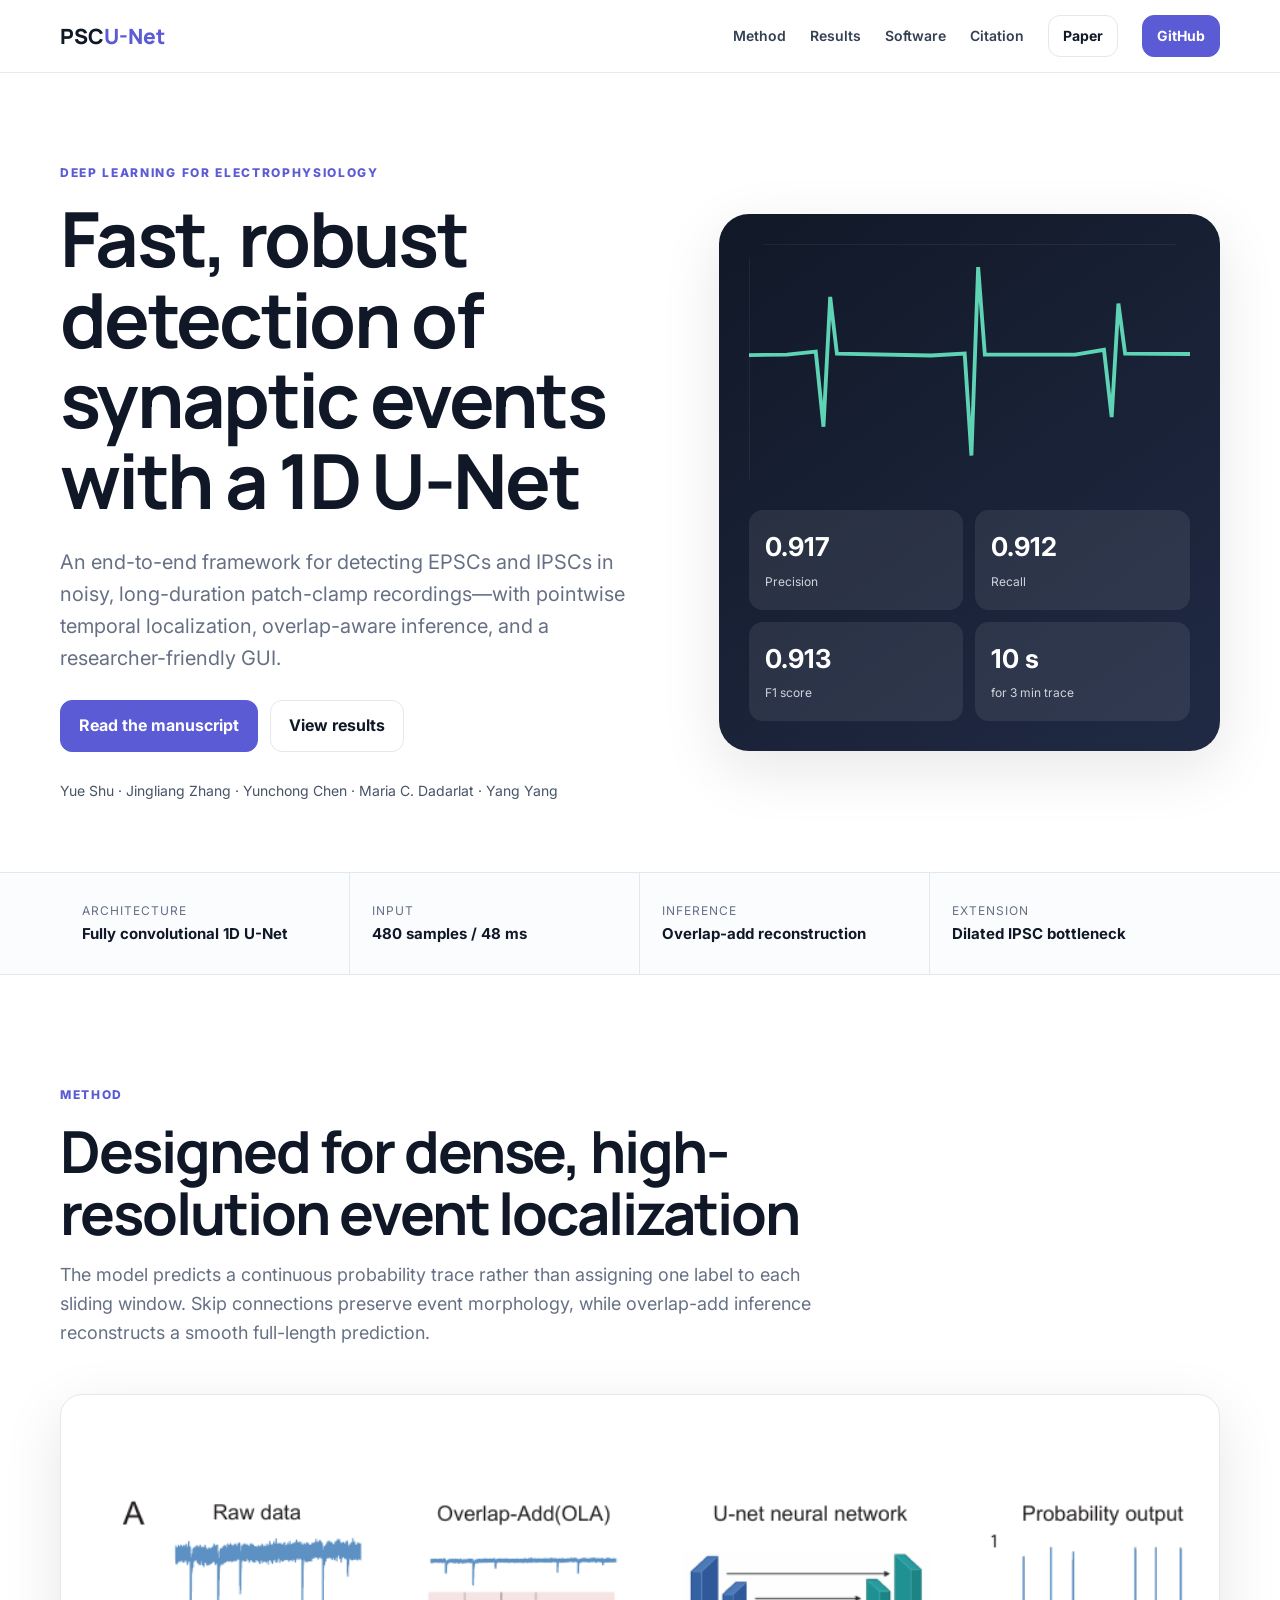
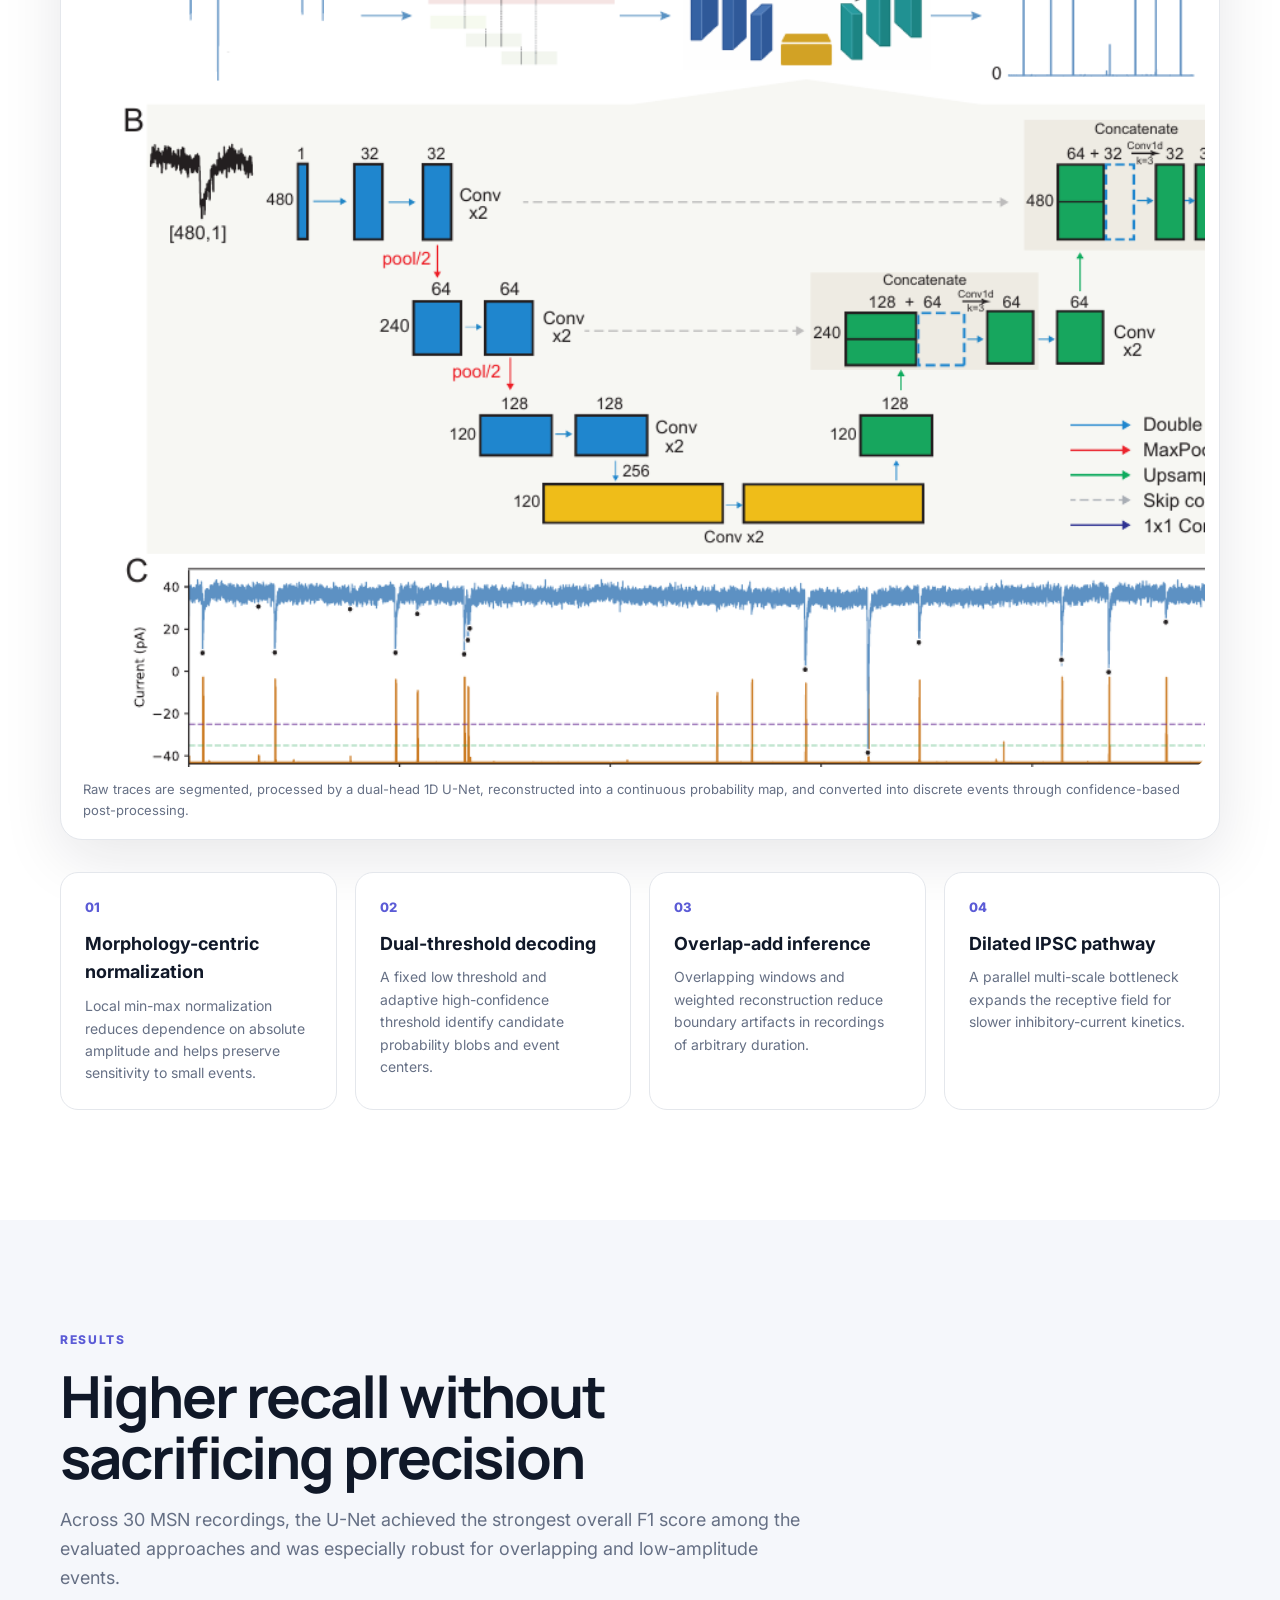
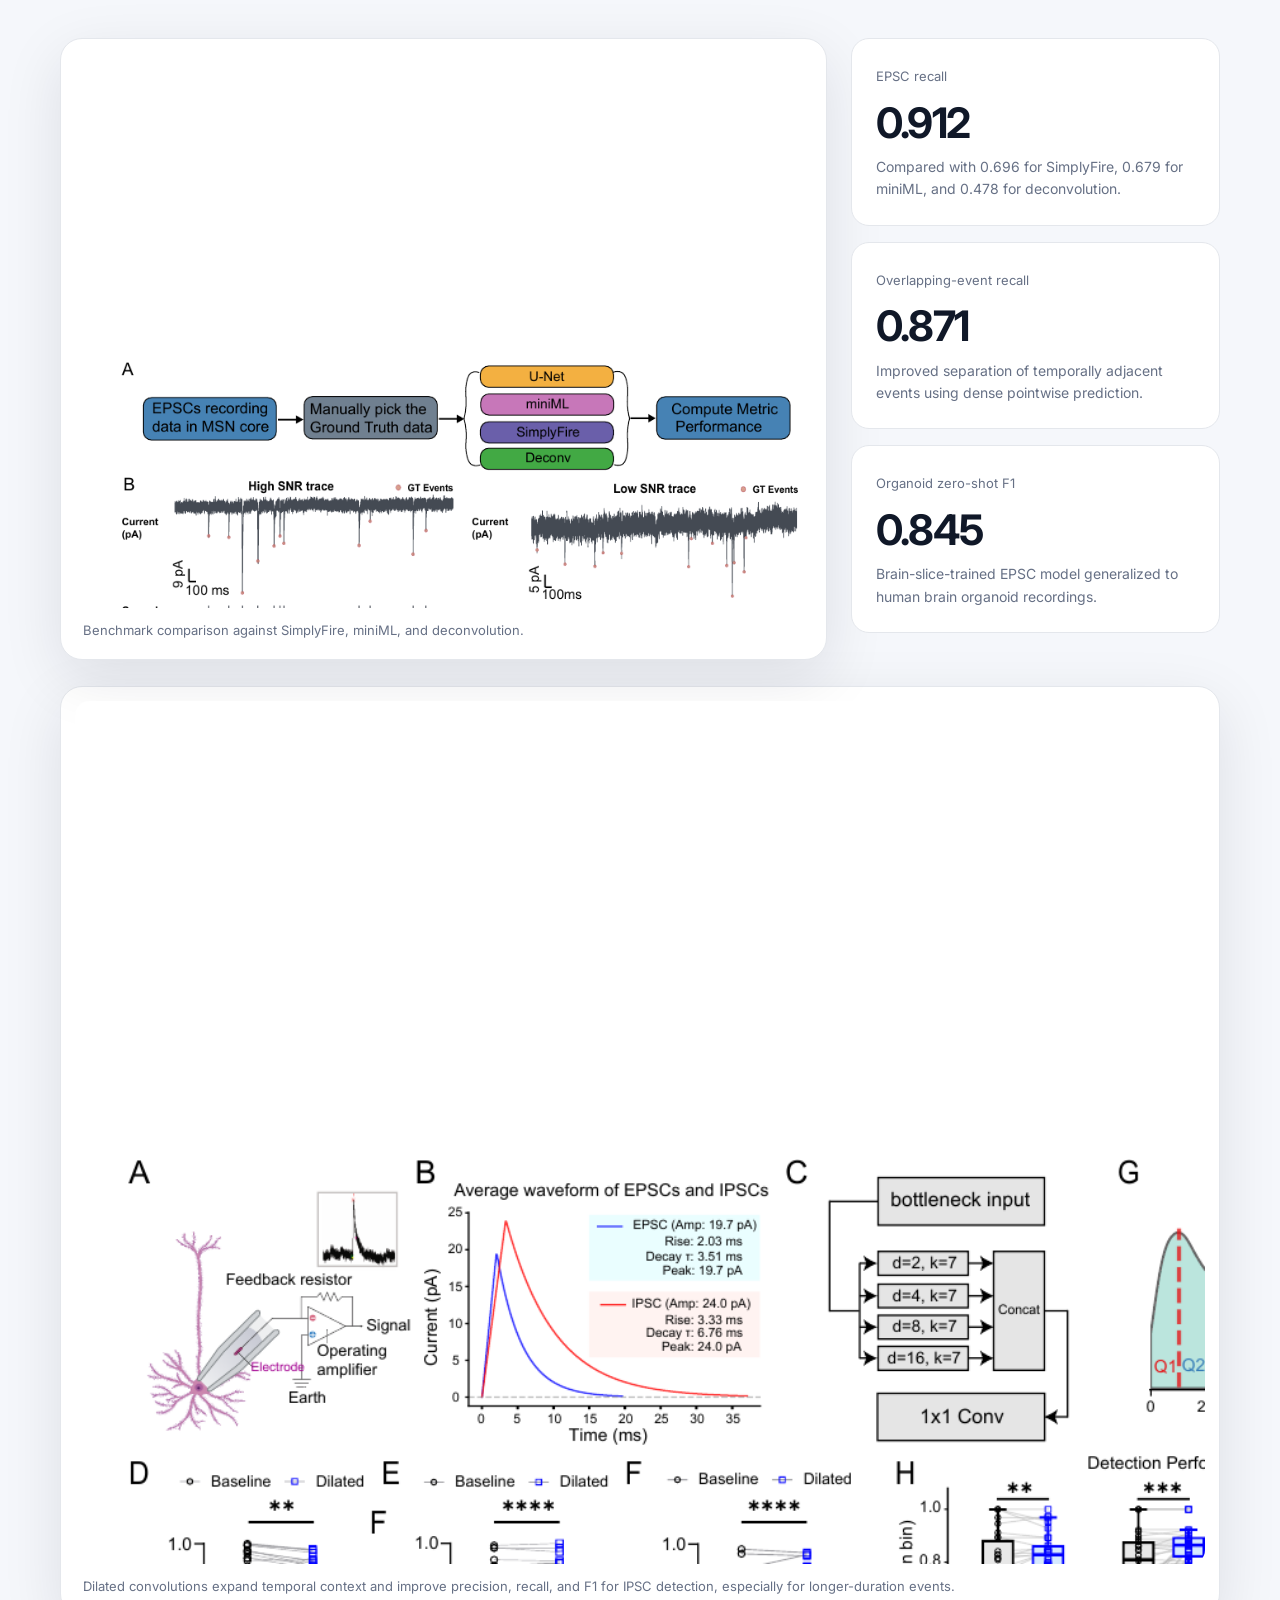
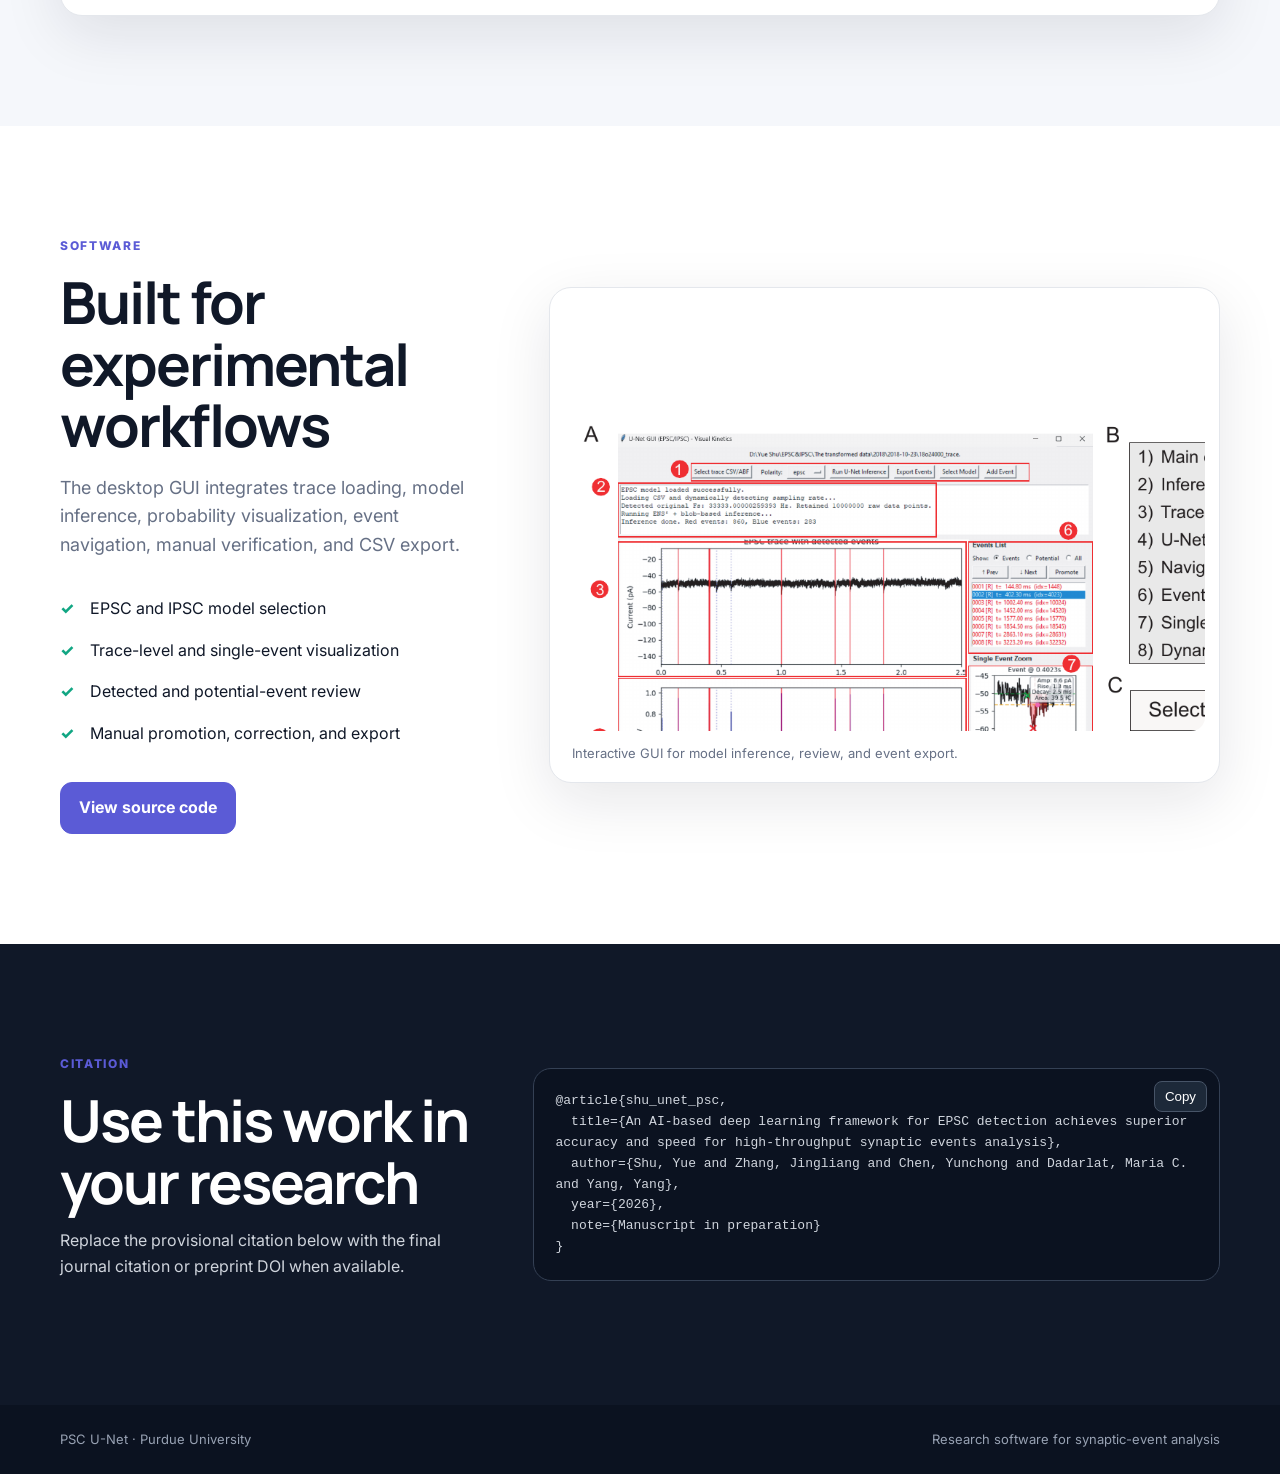
==== docs/index.html @ d166bdbf "Add files via upload" ====
<!doctype html>
<html lang="en">
<head>
  <meta charset="utf-8" />
  <meta name="viewport" content="width=device-width, initial-scale=1" />
  <meta name="description" content="A fully convolutional 1D U-Net framework for automated EPSC and IPSC event detection." />
  <title>U-Net Synaptic Event Detection</title>
  <link rel="preconnect" href="https://fonts.googleapis.com">
  <link rel="preconnect" href="https://fonts.gstatic.com" crossorigin>
  <link href="https://fonts.googleapis.com/css2?family=Inter:wght@400;500;600;700;800&family=Manrope:wght@700;800&display=swap" rel="stylesheet">
  <link rel="stylesheet" href="styles.css" />
</head>
<body>
  <header class="nav-wrap">
    <nav class="nav container">
      <a class="brand" href="#top">PSC<span>U-Net</span></a>
      <button class="menu" aria-label="Toggle navigation" aria-expanded="false">☰</button>
      <div class="nav-links">
        <a href="#method">Method</a>
        <a href="#results">Results</a>
        <a href="#software">Software</a>
        <a href="#citation">Citation</a>
        <a class="button small secondary" href="assets/manuscript.pdf">Paper</a>
        <a class="button small" href="#" data-repo-link>GitHub</a>
      </div>
    </nav>
  </header>

  <main id="top">
    <section class="hero container">
      <div class="hero-copy">
        <div class="eyebrow">Deep learning for electrophysiology</div>
        <h1>Fast, robust detection of synaptic events with a 1D U-Net</h1>
        <p class="lead">An end-to-end framework for detecting EPSCs and IPSCs in noisy, long-duration patch-clamp recordings—with pointwise temporal localization, overlap-aware inference, and a researcher-friendly GUI.</p>
        <div class="hero-actions">
          <a class="button" href="assets/manuscript.pdf">Read the manuscript</a>
          <a class="button secondary" href="#results">View results</a>
        </div>
        <div class="authors">Yue Shu · Jingliang Zhang · Yunchong Chen · Maria C. Dadarlat · Yang Yang</div>
      </div>
      <div class="hero-card">
        <div class="signal" aria-hidden="true"></div>
        <div class="metric-grid">
          <div><strong>0.917</strong><span>Precision</span></div>
          <div><strong>0.912</strong><span>Recall</span></div>
          <div><strong>0.913</strong><span>F1 score</span></div>
          <div><strong>10 s</strong><span>for 3 min trace</span></div>
        </div>
      </div>
    </section>

    <section class="strip">
      <div class="container strip-grid">
        <div><span>Architecture</span><strong>Fully convolutional 1D U-Net</strong></div>
        <div><span>Input</span><strong>480 samples / 48 ms</strong></div>
        <div><span>Inference</span><strong>Overlap-add reconstruction</strong></div>
        <div><span>Extension</span><strong>Dilated IPSC bottleneck</strong></div>
      </div>
    </section>

    <section id="method" class="section container">
      <div class="section-head">
        <div class="eyebrow">Method</div>
        <h2>Designed for dense, high-resolution event localization</h2>
        <p>The model predicts a continuous probability trace rather than assigning one label to each sliding window. Skip connections preserve event morphology, while overlap-add inference reconstructs a smooth full-length prediction.</p>
      </div>
      <figure class="figure-card">
        <img src="assets/architecture.png" alt="U-Net architecture and inference workflow" />
        <figcaption>Raw traces are segmented, processed by a dual-head 1D U-Net, reconstructed into a continuous probability map, and converted into discrete events through confidence-based post-processing.</figcaption>
      </figure>
      <div class="feature-grid">
        <article><div class="number">01</div><h3>Morphology-centric normalization</h3><p>Local min-max normalization reduces dependence on absolute amplitude and helps preserve sensitivity to small events.</p></article>
        <article><div class="number">02</div><h3>Dual-threshold decoding</h3><p>A fixed low threshold and adaptive high-confidence threshold identify candidate probability blobs and event centers.</p></article>
        <article><div class="number">03</div><h3>Overlap-add inference</h3><p>Overlapping windows and weighted reconstruction reduce boundary artifacts in recordings of arbitrary duration.</p></article>
        <article><div class="number">04</div><h3>Dilated IPSC pathway</h3><p>A parallel multi-scale bottleneck expands the receptive field for slower inhibitory-current kinetics.</p></article>
      </div>
    </section>

    <section id="results" class="section soft">
      <div class="container">
        <div class="section-head">
          <div class="eyebrow">Results</div>
          <h2>Higher recall without sacrificing precision</h2>
          <p>Across 30 MSN recordings, the U-Net achieved the strongest overall F1 score among the evaluated approaches and was especially robust for overlapping and low-amplitude events.</p>
        </div>
        <div class="results-grid">
          <figure class="figure-card"><img src="assets/benchmark.png" alt="Benchmark comparison against SimplyFire, miniML, and deconvolution" /><figcaption>Benchmark comparison against SimplyFire, miniML, and deconvolution.</figcaption></figure>
          <div class="result-cards">
            <article><span>EPSC recall</span><strong>0.912</strong><p>Compared with 0.696 for SimplyFire, 0.679 for miniML, and 0.478 for deconvolution.</p></article>
            <article><span>Overlapping-event recall</span><strong>0.871</strong><p>Improved separation of temporally adjacent events using dense pointwise prediction.</p></article>
            <article><span>Organoid zero-shot F1</span><strong>0.845</strong><p>Brain-slice-trained EPSC model generalized to human brain organoid recordings.</p></article>
          </div>
        </div>
        <figure class="figure-card wide-gap"><img src="assets/dilated.png" alt="Dilated convolution results for IPSC detection" /><figcaption>Dilated convolutions expand temporal context and improve precision, recall, and F1 for IPSC detection, especially for longer-duration events.</figcaption></figure>
      </div>
    </section>

    <section id="software" class="section container">
      <div class="two-col">
        <div>
          <div class="eyebrow">Software</div>
          <h2>Built for experimental workflows</h2>
          <p>The desktop GUI integrates trace loading, model inference, probability visualization, event navigation, manual verification, and CSV export.</p>
          <ul class="checklist">
            <li>EPSC and IPSC model selection</li>
            <li>Trace-level and single-event visualization</li>
            <li>Detected and potential-event review</li>
            <li>Manual promotion, correction, and export</li>
          </ul>
          <a class="button" href="#" data-repo-link>View source code</a>
        </div>
        <figure class="figure-card"><img src="assets/gui.png" alt="Interactive GUI for synaptic event detection" /><figcaption>Interactive GUI for model inference, review, and event export.</figcaption></figure>
      </div>
    </section>

    <section id="citation" class="section dark">
      <div class="container citation-grid">
        <div><div class="eyebrow">Citation</div><h2>Use this work in your research</h2><p>Replace the provisional citation below with the final journal citation or preprint DOI when available.</p></div>
        <div class="code-card">
          <button id="copy-citation">Copy</button>
          <pre><code>@article{shu_unet_psc,
  title={An AI-based deep learning framework for EPSC detection achieves superior accuracy and speed for high-throughput synaptic events analysis},
  author={Shu, Yue and Zhang, Jingliang and Chen, Yunchong and Dadarlat, Maria C. and Yang, Yang},
  year={2026},
  note={Manuscript in preparation}
}</code></pre>
        </div>
      </div>
    </section>
  </main>

  <footer>
    <div class="container footer-row"><span>PSC U-Net · Purdue University</span><span>Research software for synaptic-event analysis</span></div>
  </footer>
  <script src="script.js"></script>
</body>
</html>
---- docs/styles.css ----
:root{--ink:#101828;--muted:#667085;--line:#e4e7ec;--paper:#fff;--soft:#f5f7fb;--brand:#5b5bd6;--brand2:#11a683;--dark:#101828;--radius:22px;--shadow:0 18px 60px rgba(16,24,40,.10)}*{box-sizing:border-box}html{scroll-behavior:smooth}body{margin:0;font-family:Inter,system-ui,sans-serif;color:var(--ink);background:var(--paper);line-height:1.6}.container{width:min(1160px,calc(100% - 40px));margin:auto}.nav-wrap{position:sticky;top:0;z-index:20;background:rgba(255,255,255,.88);backdrop-filter:blur(14px);border-bottom:1px solid rgba(228,231,236,.8)}.nav{height:72px;display:flex;align-items:center;justify-content:space-between}.brand{font:800 21px Manrope,sans-serif;color:var(--ink);text-decoration:none}.brand span{color:var(--brand)}.nav-links{display:flex;gap:24px;align-items:center}.nav-links>a:not(.button){text-decoration:none;color:#344054;font-weight:600;font-size:14px}.button{display:inline-flex;align-items:center;justify-content:center;padding:12px 18px;border-radius:12px;background:var(--brand);color:white;text-decoration:none;font-weight:700;border:1px solid var(--brand);transition:.2s}.button:hover{transform:translateY(-1px);box-shadow:0 8px 24px rgba(91,91,214,.25)}.button.secondary{background:white;color:var(--ink);border-color:var(--line)}.button.small{padding:9px 14px;font-size:14px}.menu{display:none;border:0;background:none;font-size:26px}.hero{min-height:690px;display:grid;grid-template-columns:1.08fr .92fr;gap:70px;align-items:center;padding:90px 0 70px}.eyebrow{text-transform:uppercase;letter-spacing:.14em;font-size:12px;font-weight:800;color:var(--brand);margin-bottom:16px}.hero h1,.section h2{font-family:Manrope,sans-serif;letter-spacing:-.035em;line-height:1.06;margin:0}.hero h1{font-size:clamp(46px,6vw,76px)}.lead{font-size:20px;color:var(--muted);max-width:720px;margin:26px 0}.hero-actions{display:flex;gap:12px;flex-wrap:wrap}.authors{margin-top:28px;color:#475467;font-size:14px}.hero-card{background:linear-gradient(145deg,#111827,#202a44);border-radius:30px;padding:30px;box-shadow:var(--shadow);color:#fff}.signal{height:250px;border-radius:18px;background:linear-gradient(rgba(255,255,255,.06) 1px,transparent 1px),linear-gradient(90deg,rgba(255,255,255,.06) 1px,transparent 1px),url("data:image/svg+xml,%3Csvg xmlns='http://www.w3.org/2000/svg' viewBox='0 0 700 260'%3E%3Cpath fill='none' stroke='%235fd4b5' stroke-width='4' d='M0 115 L50 114 62 117 70 210 77 30 84 116 160 115 190 112 198 190 205 55 212 114 310 116 345 114 352 220 359 24 366 115 460 115 490 110 498 180 505 62 512 114 700 115'/%3E%3C/svg%3E") center/cover}.metric-grid{display:grid;grid-template-columns:1fr 1fr;gap:12px;margin-top:16px}.metric-grid div{background:rgba(255,255,255,.08);padding:16px;border-radius:14px}.metric-grid strong{font-size:26px;display:block}.metric-grid span{font-size:12px;color:#cfd4dc}.strip{border-top:1px solid var(--line);border-bottom:1px solid var(--line);background:#fbfcfe}.strip-grid{display:grid;grid-template-columns:repeat(4,1fr)}.strip-grid div{padding:28px 22px;border-right:1px solid var(--line)}.strip-grid div:last-child{border-right:0}.strip-grid span{display:block;color:var(--muted);font-size:12px;text-transform:uppercase;letter-spacing:.08em}.strip-grid strong{font-size:15px}.section{padding:110px 0}.section.soft{background:var(--soft)}.section.dark{background:var(--dark);color:white}.section-head{max-width:760px;margin-bottom:46px}.section h2{font-size:clamp(38px,5vw,58px)}.section-head p,.two-col p{color:var(--muted);font-size:18px}.dark p{color:#cfd4dc}.figure-card{margin:0;background:white;border:1px solid var(--line);border-radius:var(--radius);padding:14px;box-shadow:var(--shadow);overflow:hidden}.figure-card img{width:100%;display:block;border-radius:14px}.figure-card figcaption{font-size:13px;color:var(--muted);padding:12px 8px 4px}.feature-grid{display:grid;grid-template-columns:repeat(4,1fr);gap:18px;margin-top:32px}.feature-grid article,.result-cards article{border:1px solid var(--line);border-radius:18px;padding:24px;background:white}.number{font-weight:800;color:var(--brand);font-size:13px}.feature-grid h3{font-size:18px;margin:12px 0 8px}.feature-grid p,.result-cards p{font-size:14px;color:var(--muted);margin:0}.results-grid{display:grid;grid-template-columns:1.35fr .65fr;gap:24px;align-items:start}.result-cards{display:grid;gap:16px}.result-cards span{font-size:13px;color:var(--muted)}.result-cards strong{display:block;font-size:42px;letter-spacing:-.04em}.wide-gap{margin-top:26px}.two-col{display:grid;grid-template-columns:.78fr 1.22fr;gap:60px;align-items:center}.checklist{padding:0;list-style:none;margin:28px 0}.checklist li{padding:8px 0 8px 30px;position:relative}.checklist li:before{content:'✓';position:absolute;left:0;color:var(--brand2);font-weight:800}.citation-grid{display:grid;grid-template-columns:.75fr 1.25fr;gap:60px;align-items:center}.code-card{position:relative;background:#0b1220;border:1px solid #344054;border-radius:18px;padding:22px;overflow:auto}.code-card pre{white-space:pre-wrap;margin:0;color:#d0d5dd;font-size:13px}.code-card button{position:absolute;right:12px;top:12px;border:1px solid #475467;background:#1d2939;color:white;border-radius:8px;padding:7px 10px;cursor:pointer}footer{background:#0b1220;color:#98a2b3;padding:24px 0}.footer-row{display:flex;justify-content:space-between;font-size:13px}@media(max-width:900px){.hero,.two-col,.citation-grid,.results-grid{grid-template-columns:1fr}.hero{padding-top:60px;gap:34px}.feature-grid,.strip-grid{grid-template-columns:1fr 1fr}.nav-links{display:none;position:absolute;top:72px;left:0;right:0;background:white;padding:22px;flex-direction:column;border-bottom:1px solid var(--line)}.nav-links.open{display:flex}.menu{display:block}.strip-grid div:nth-child(2){border-right:0}.section{padding:78px 0}}@media(max-width:560px){.container{width:min(100% - 24px,1160px)}.feature-grid,.strip-grid,.metric-grid{grid-template-columns:1fr}.hero h1{font-size:44px}.lead{font-size:17px}.footer-row{flex-direction:column;gap:8px}.strip-grid div{border-right:0;border-bottom:1px solid var(--line)}}
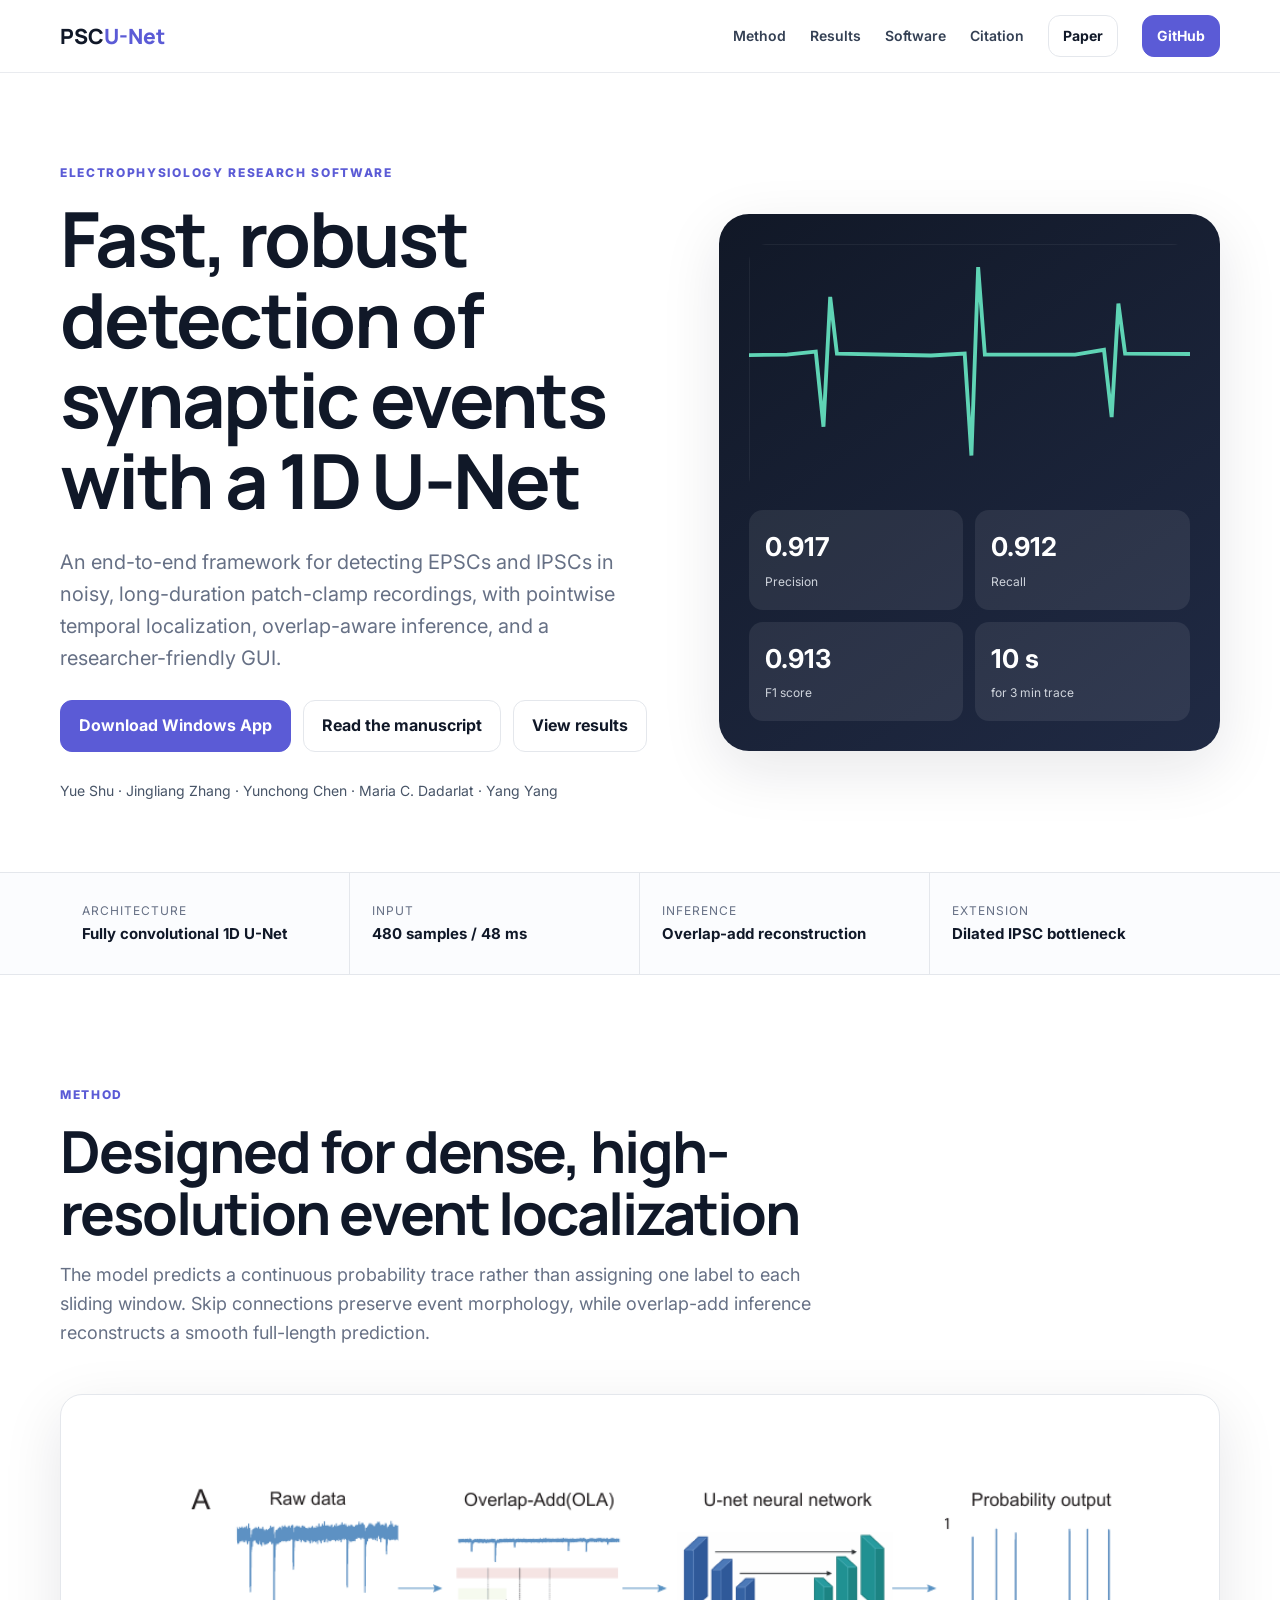
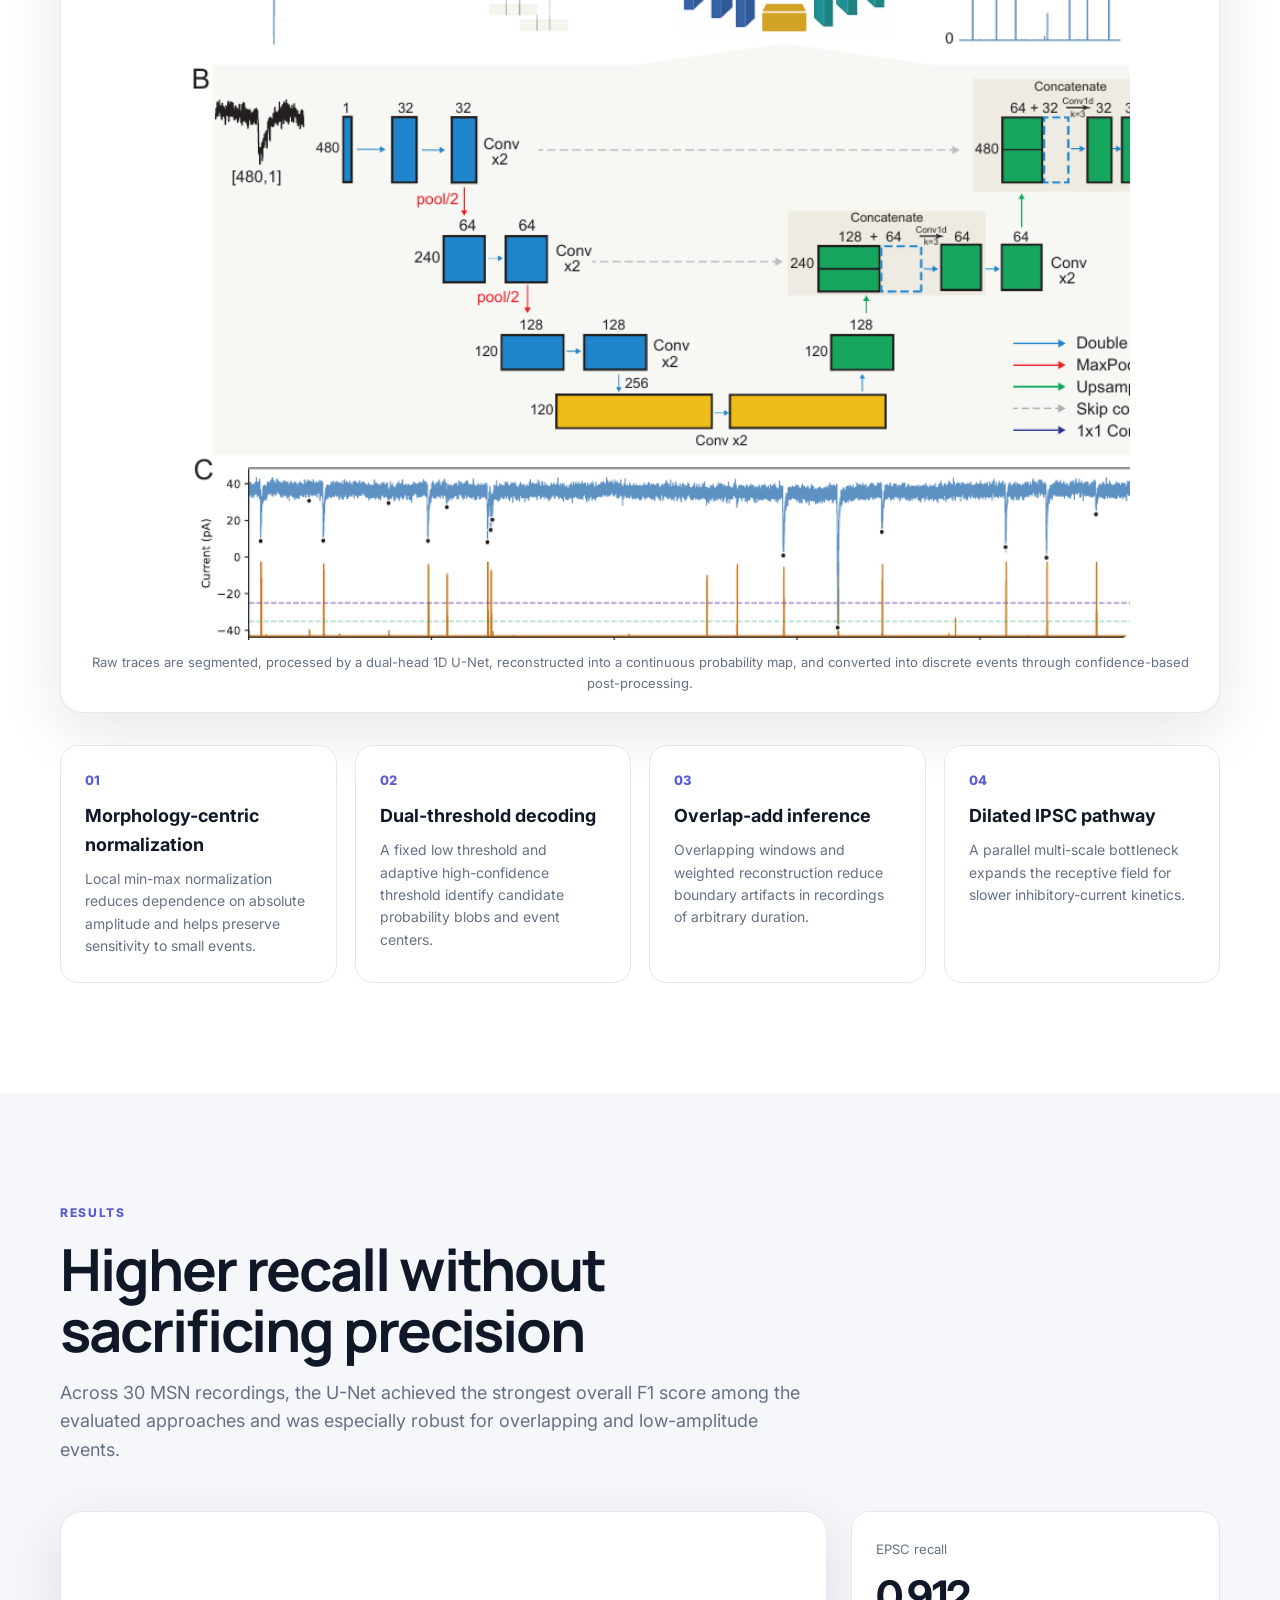
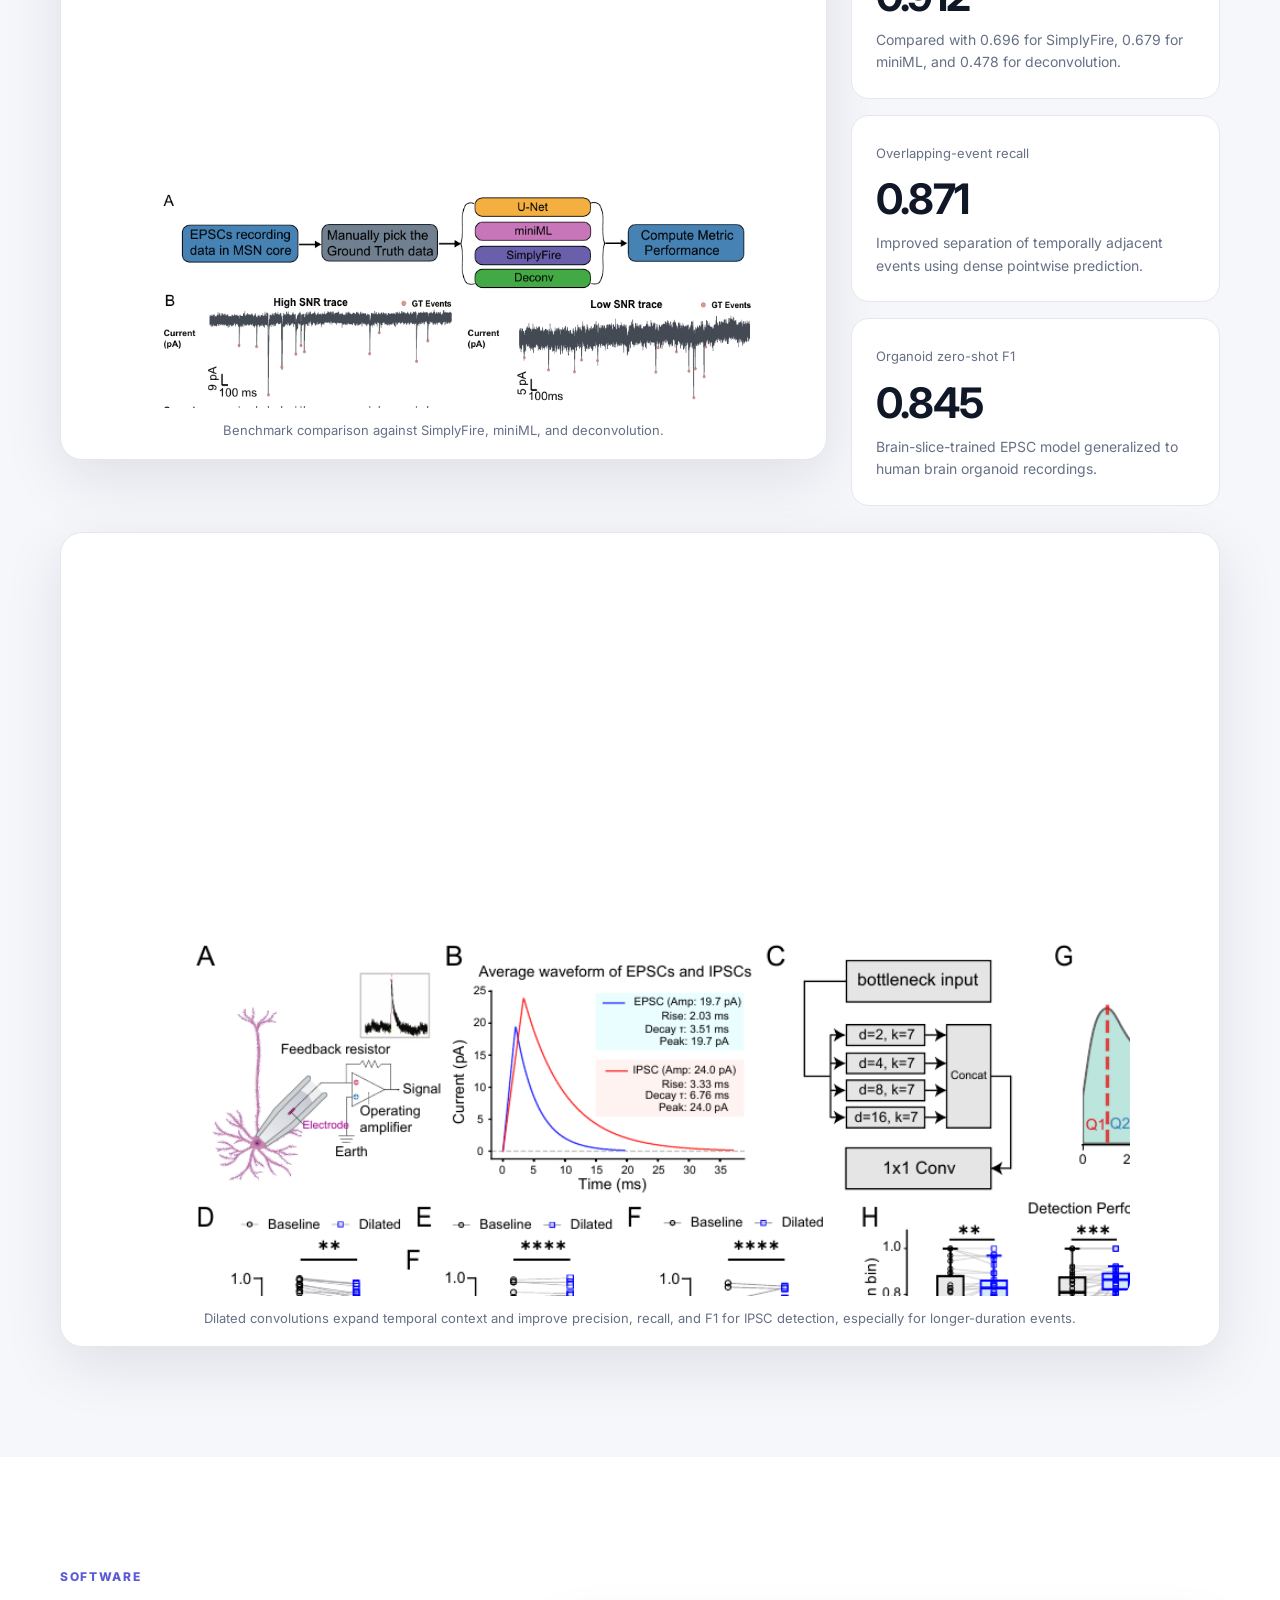
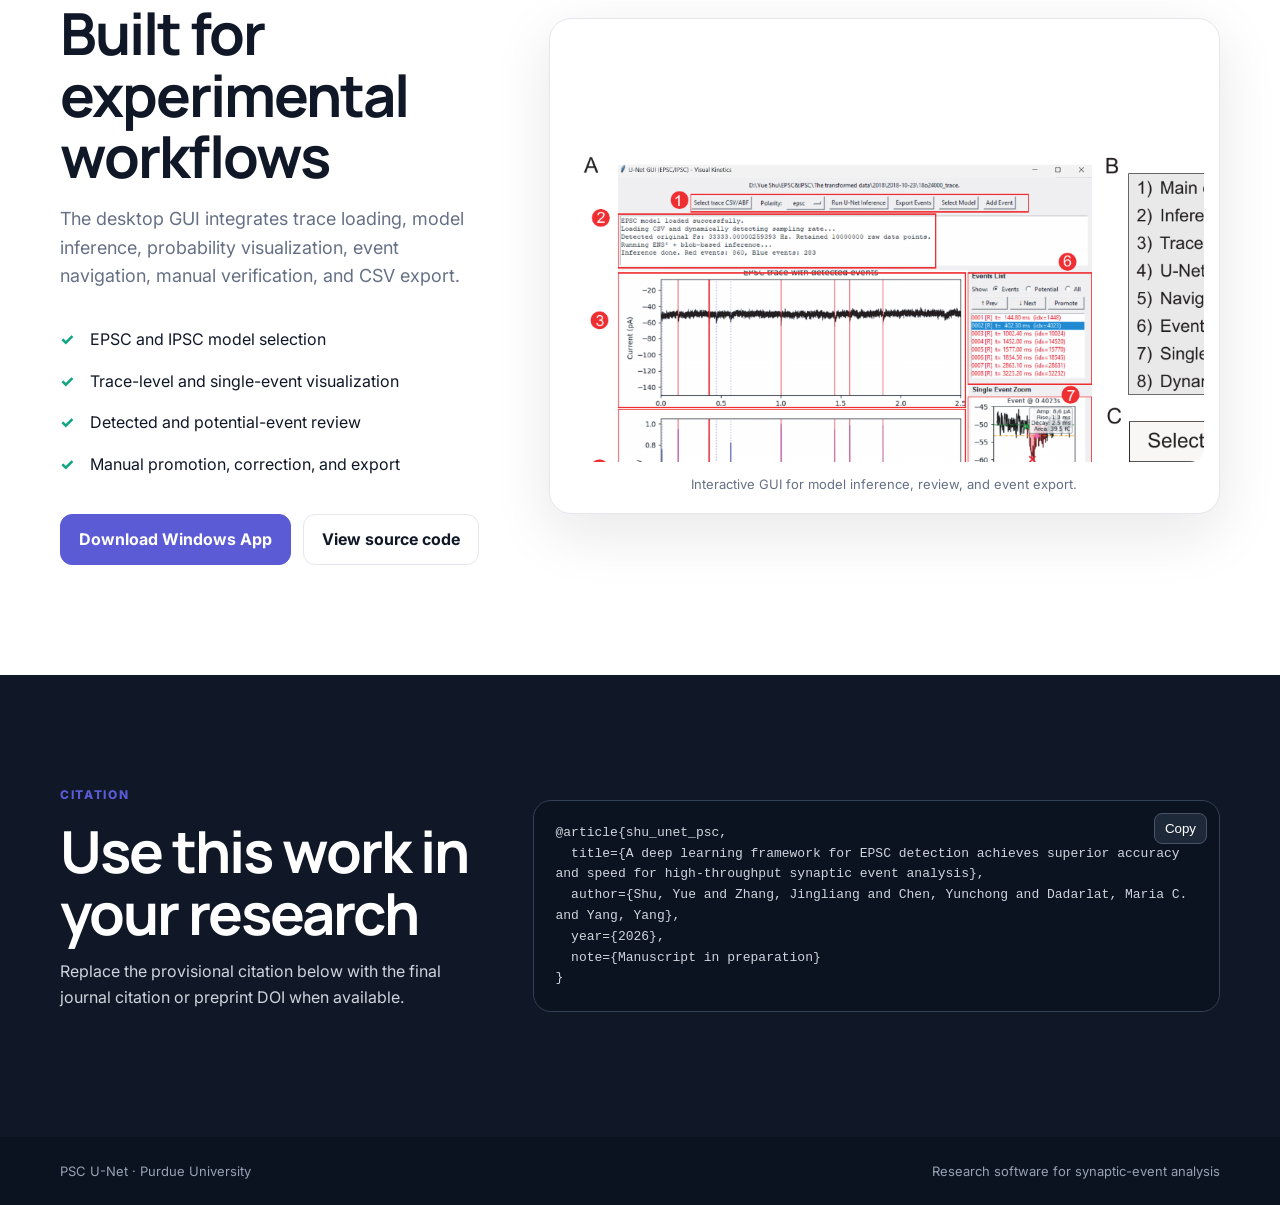
==== commit efd2c291: "Update index.html" ====
--- a/docs/index.html
+++ b/docs/index.html
@@ -9,6 +9,37 @@
   <link rel="preconnect" href="https://fonts.gstatic.com" crossorigin>
   <link href="https://fonts.googleapis.com/css2?family=Inter:wght@400;500;600;700;800&family=Manrope:wght@700;800&display=swap" rel="stylesheet">
   <link rel="stylesheet" href="styles.css" />
+
+  <!-- Page-level fixes: keep figures centered and avoid cropped/off-center images. -->
+  <style>
+    .figure-card {
+      text-align: center;
+    }
+
+    .figure-card img {
+      display: block;
+      width: 100%;
+      max-width: 980px;
+      height: auto;
+      margin-left: auto;
+      margin-right: auto;
+      object-fit: contain;
+      object-position: center center;
+    }
+
+    .results-grid .figure-card img,
+    .two-col .figure-card img {
+      max-width: 640px;
+    }
+
+    .figure-card.wide-gap img {
+      max-width: 980px;
+    }
+
+    .hero-actions {
+      flex-wrap: wrap;
+    }
+  </style>
 </head>
 <body>
   <header class="nav-wrap">
@@ -21,7 +52,7 @@
         <a href="#software">Software</a>
         <a href="#citation">Citation</a>
         <a class="button small secondary" href="assets/manuscript.pdf">Paper</a>
-        <a class="button small" href="#" data-repo-link>GitHub</a>
+        <a class="button small" href="https://github.com/cycloud9/unet-synaptic-event-detection">GitHub</a>
       </div>
     </nav>
   </header>
@@ -29,11 +60,12 @@
   <main id="top">
     <section class="hero container">
       <div class="hero-copy">
-        <div class="eyebrow">Deep learning for electrophysiology</div>
+        <div class="eyebrow">Electrophysiology research software</div>
         <h1>Fast, robust detection of synaptic events with a 1D U-Net</h1>
-        <p class="lead">An end-to-end framework for detecting EPSCs and IPSCs in noisy, long-duration patch-clamp recordings—with pointwise temporal localization, overlap-aware inference, and a researcher-friendly GUI.</p>
+        <p class="lead">An end-to-end framework for detecting EPSCs and IPSCs in noisy, long-duration patch-clamp recordings, with pointwise temporal localization, overlap-aware inference, and a researcher-friendly GUI.</p>
         <div class="hero-actions">
-          <a class="button" href="assets/manuscript.pdf">Read the manuscript</a>
+          <a class="button" href="https://github.com/cycloud9/unet-synaptic-event-detection/releases/download/v1.0.0/UNet_Synaptic_Event_Detector_v1.0.0_Windows_x64.zip">Download Windows App</a>
+          <a class="button secondary" href="assets/manuscript.pdf">Read the manuscript</a>
           <a class="button secondary" href="#results">View results</a>
         </div>
         <div class="authors">Yue Shu · Jingliang Zhang · Yunchong Chen · Maria C. Dadarlat · Yang Yang</div>
@@ -84,14 +116,20 @@
           <p>Across 30 MSN recordings, the U-Net achieved the strongest overall F1 score among the evaluated approaches and was especially robust for overlapping and low-amplitude events.</p>
         </div>
         <div class="results-grid">
-          <figure class="figure-card"><img src="assets/benchmark.png" alt="Benchmark comparison against SimplyFire, miniML, and deconvolution" /><figcaption>Benchmark comparison against SimplyFire, miniML, and deconvolution.</figcaption></figure>
+          <figure class="figure-card">
+            <img src="assets/benchmark.png" alt="Benchmark comparison against SimplyFire, miniML, and deconvolution" />
+            <figcaption>Benchmark comparison against SimplyFire, miniML, and deconvolution.</figcaption>
+          </figure>
           <div class="result-cards">
             <article><span>EPSC recall</span><strong>0.912</strong><p>Compared with 0.696 for SimplyFire, 0.679 for miniML, and 0.478 for deconvolution.</p></article>
             <article><span>Overlapping-event recall</span><strong>0.871</strong><p>Improved separation of temporally adjacent events using dense pointwise prediction.</p></article>
             <article><span>Organoid zero-shot F1</span><strong>0.845</strong><p>Brain-slice-trained EPSC model generalized to human brain organoid recordings.</p></article>
           </div>
         </div>
-        <figure class="figure-card wide-gap"><img src="assets/dilated.png" alt="Dilated convolution results for IPSC detection" /><figcaption>Dilated convolutions expand temporal context and improve precision, recall, and F1 for IPSC detection, especially for longer-duration events.</figcaption></figure>
+        <figure class="figure-card wide-gap">
+          <img src="assets/dilated.png" alt="Dilated convolution results for IPSC detection" />
+          <figcaption>Dilated convolutions expand temporal context and improve precision, recall, and F1 for IPSC detection, especially for longer-duration events.</figcaption>
+        </figure>
       </div>
     </section>
 
@@ -107,19 +145,29 @@
             <li>Detected and potential-event review</li>
             <li>Manual promotion, correction, and export</li>
           </ul>
-          <a class="button" href="#" data-repo-link>View source code</a>
+          <div class="hero-actions">
+            <a class="button" href="https://github.com/cycloud9/unet-synaptic-event-detection/releases/download/v1.0.0/UNet_Synaptic_Event_Detector_v1.0.0_Windows_x64.zip">Download Windows App</a>
+            <a class="button secondary" href="https://github.com/cycloud9/unet-synaptic-event-detection">View source code</a>
+          </div>
         </div>
-        <figure class="figure-card"><img src="assets/gui.png" alt="Interactive GUI for synaptic event detection" /><figcaption>Interactive GUI for model inference, review, and event export.</figcaption></figure>
+        <figure class="figure-card">
+          <img src="assets/gui.png" alt="Interactive GUI for synaptic event detection" />
+          <figcaption>Interactive GUI for model inference, review, and event export.</figcaption>
+        </figure>
       </div>
     </section>
 
     <section id="citation" class="section dark">
       <div class="container citation-grid">
-        <div><div class="eyebrow">Citation</div><h2>Use this work in your research</h2><p>Replace the provisional citation below with the final journal citation or preprint DOI when available.</p></div>
+        <div>
+          <div class="eyebrow">Citation</div>
+          <h2>Use this work in your research</h2>
+          <p>Replace the provisional citation below with the final journal citation or preprint DOI when available.</p>
+        </div>
         <div class="code-card">
           <button id="copy-citation">Copy</button>
           <pre><code>@article{shu_unet_psc,
-  title={An AI-based deep learning framework for EPSC detection achieves superior accuracy and speed for high-throughput synaptic events analysis},
+  title={A deep learning framework for EPSC detection achieves superior accuracy and speed for high-throughput synaptic event analysis},
   author={Shu, Yue and Zhang, Jingliang and Chen, Yunchong and Dadarlat, Maria C. and Yang, Yang},
   year={2026},
   note={Manuscript in preparation}
@@ -130,8 +178,12 @@
   </main>
 
   <footer>
-    <div class="container footer-row"><span>PSC U-Net · Purdue University</span><span>Research software for synaptic-event analysis</span></div>
+    <div class="container footer-row">
+      <span>PSC U-Net · Purdue University</span>
+      <span>Research software for synaptic-event analysis</span>
+    </div>
   </footer>
+
   <script src="script.js"></script>
 </body>
 </html>
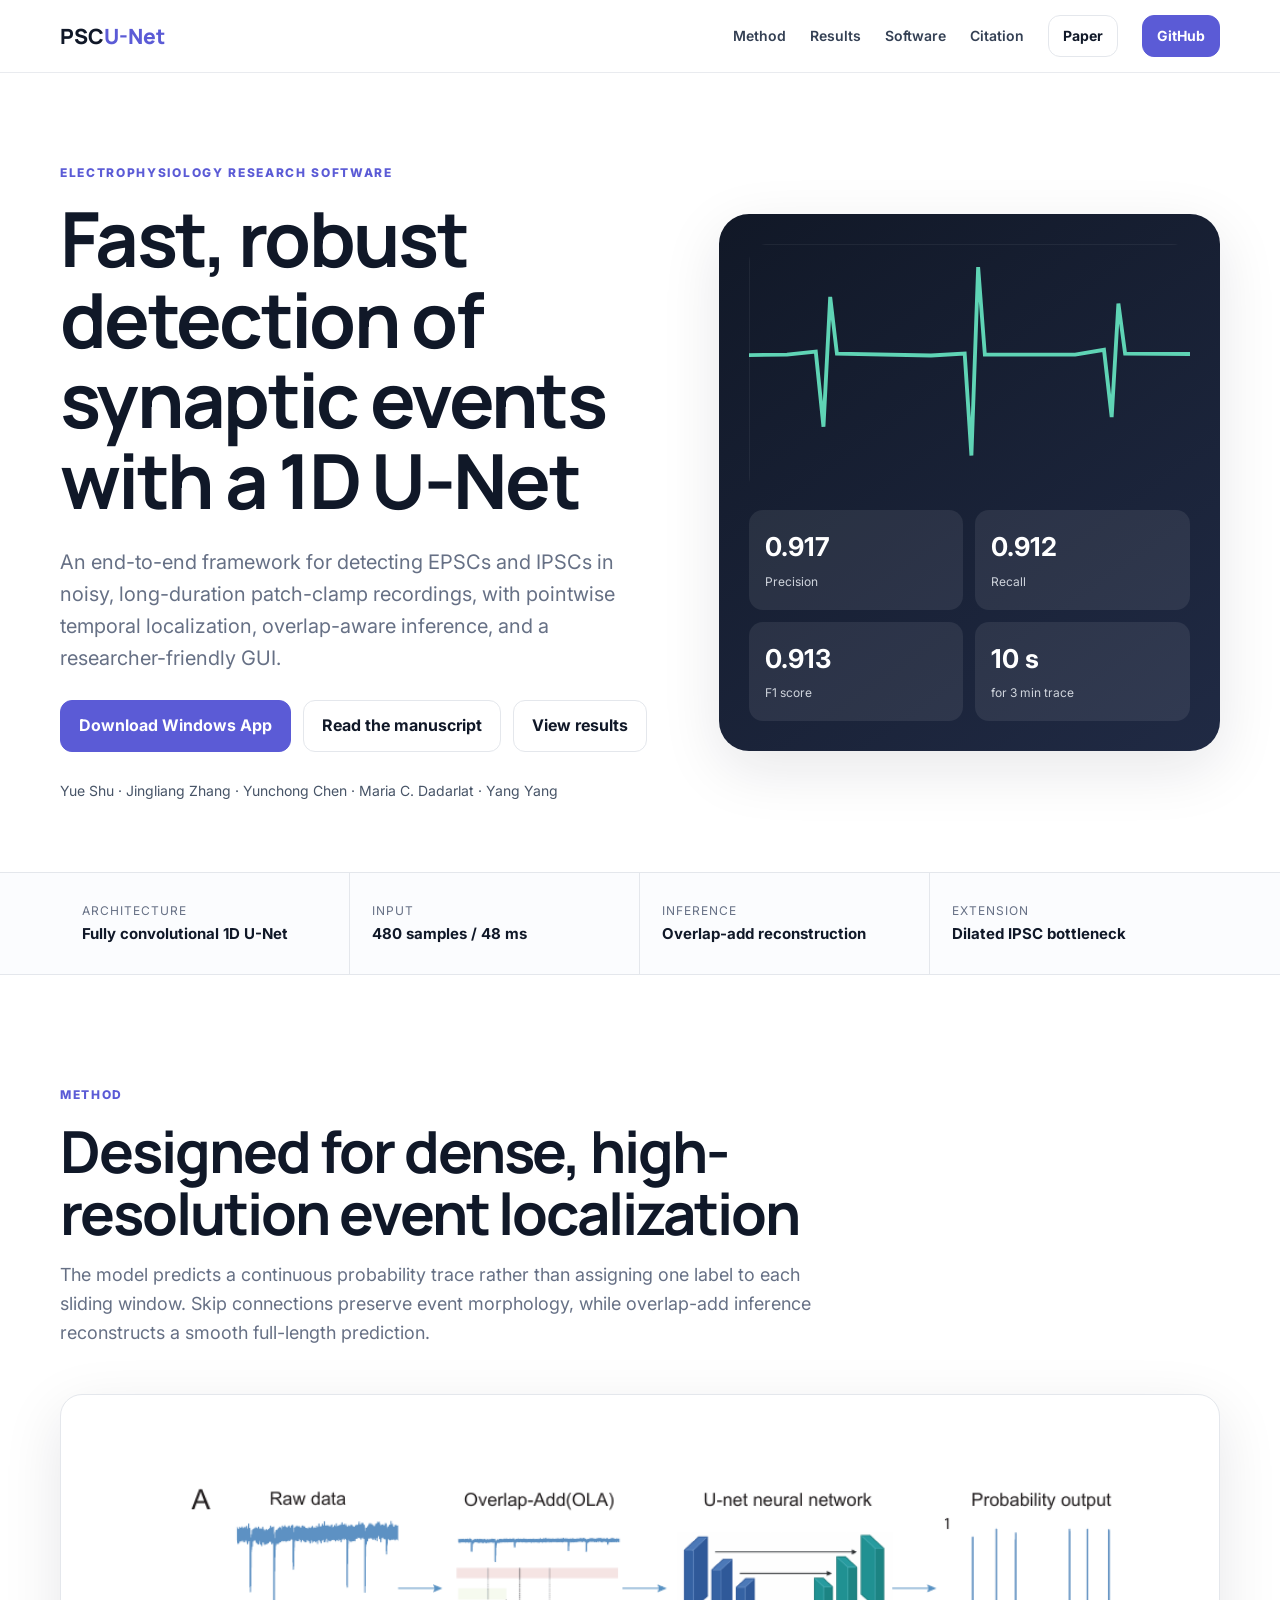
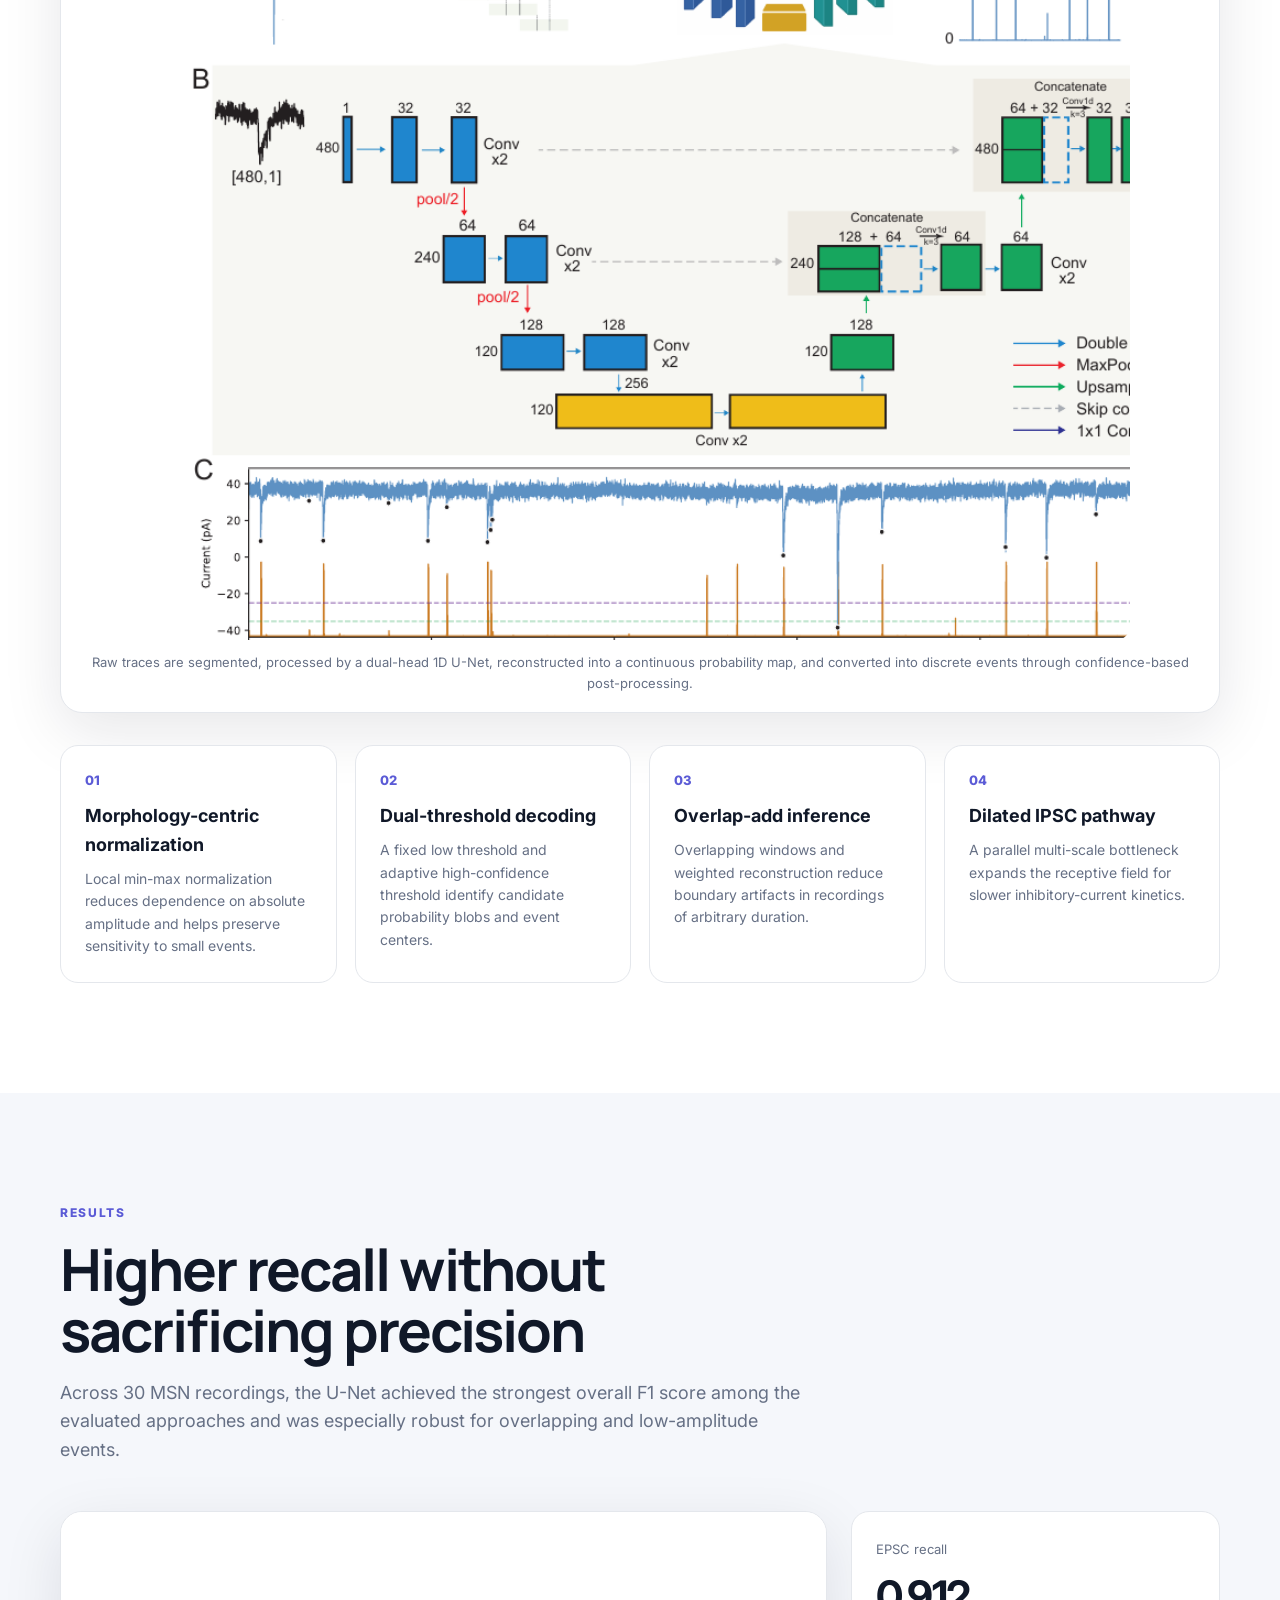
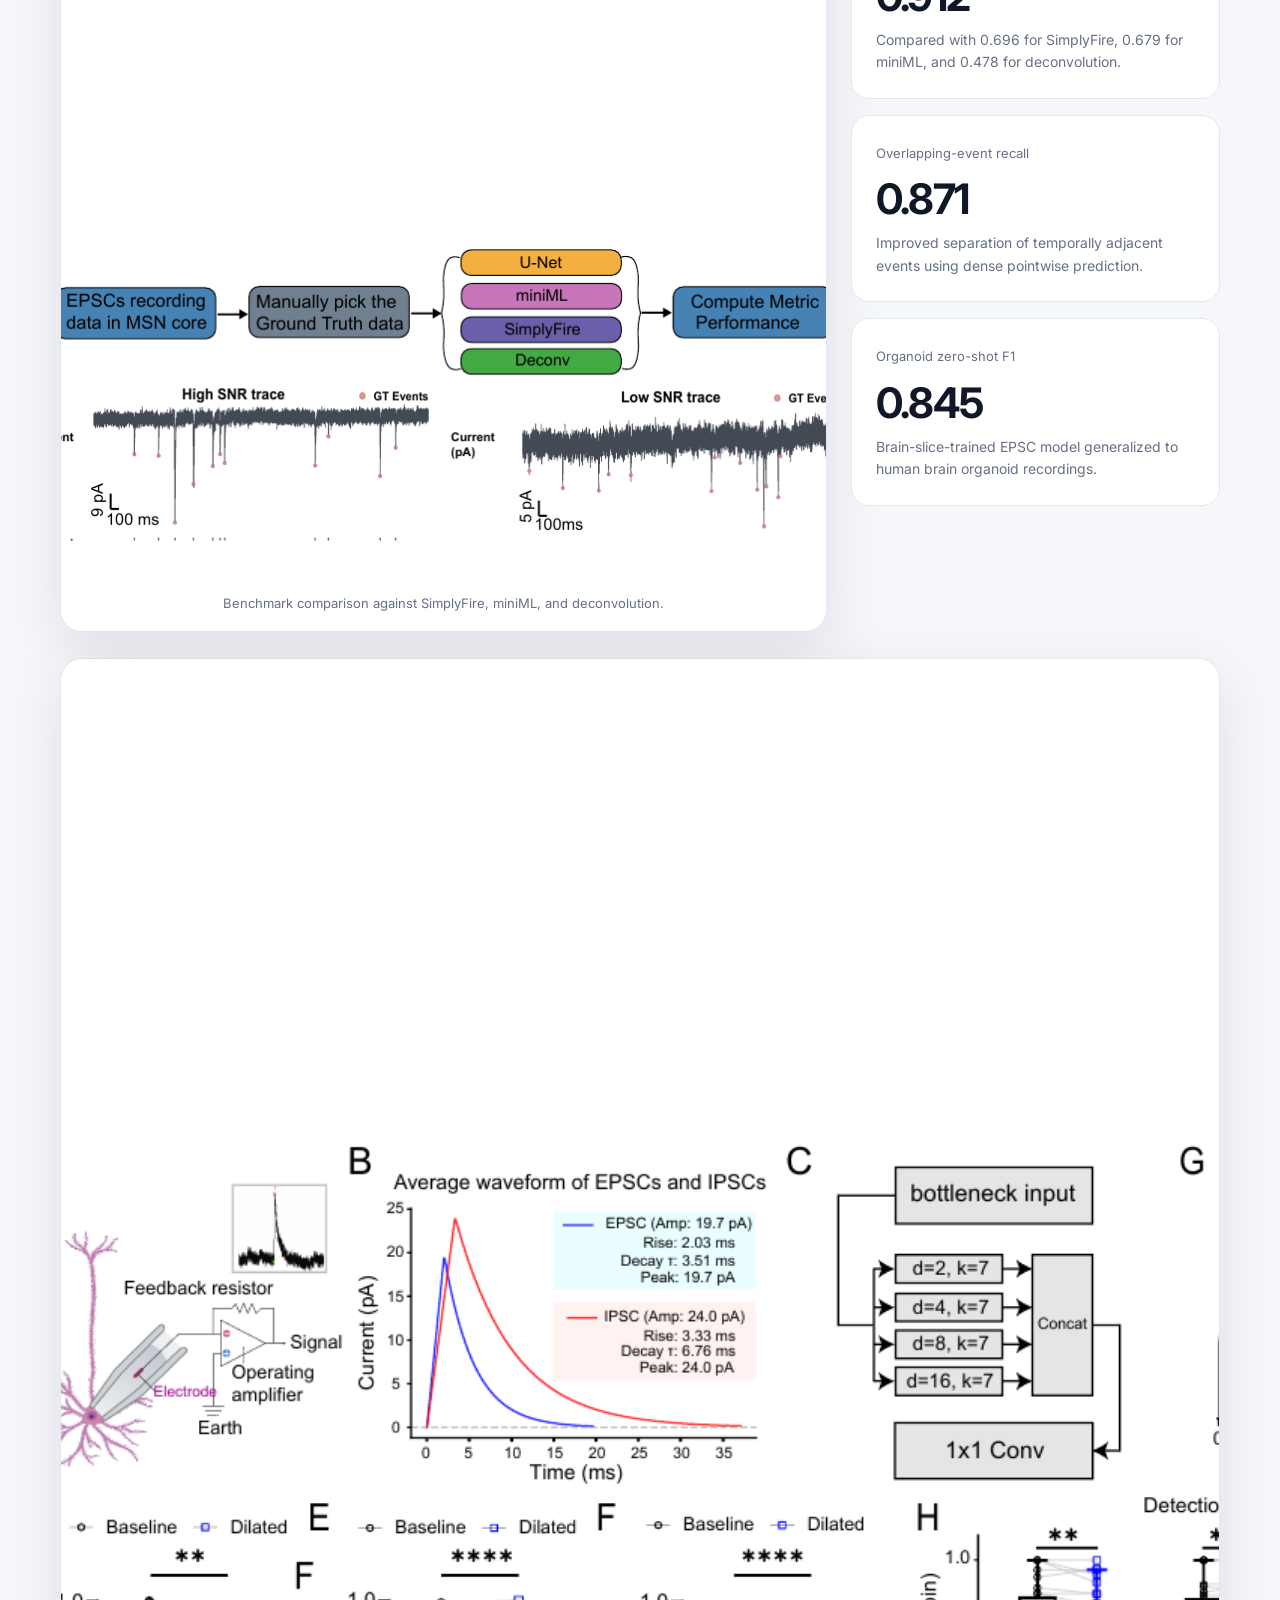
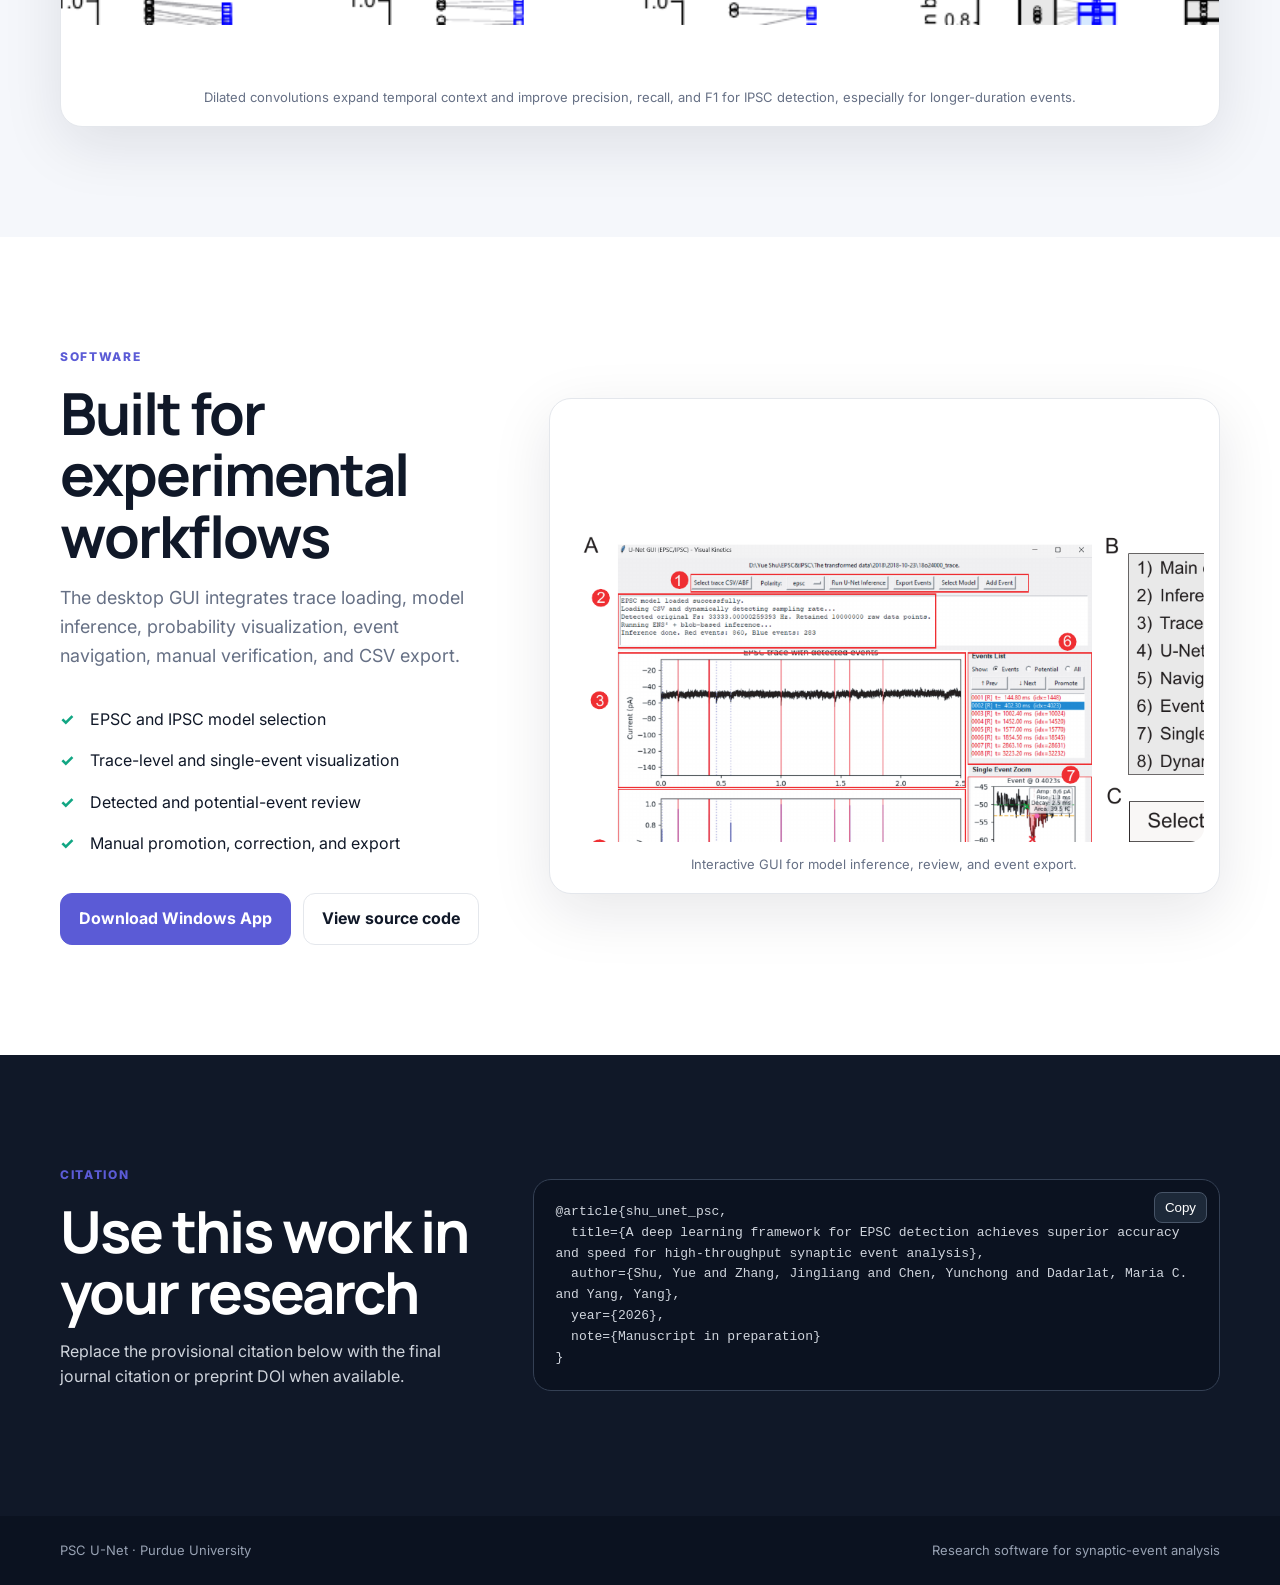
==== commit 72bea718: "Update index.html" ====
--- a/docs/index.html
+++ b/docs/index.html
@@ -34,6 +34,33 @@
 
     .figure-card.wide-gap img {
       max-width: 980px;
+    }
+
+    /*
+      Some exported manuscript figures include large internal white margins,
+      which makes the visible content appear shifted down/right even when the
+      image element itself is centered. These classes crop only that internal
+      whitespace and visually recenter the figure content.
+    */
+    .figure-card.recenter-figure {
+      overflow: hidden;
+    }
+
+    .figure-card.recenter-figure img {
+      max-width: none;
+      width: 108%;
+      margin-left: 50%;
+      transform: translateX(-50%);
+    }
+
+    .figure-card.recenter-benchmark img {
+      width: 118%;
+      transform: translate(-53%, -7%) scale(1.02);
+    }
+
+    .figure-card.recenter-dilated img {
+      width: 116%;
+      transform: translate(-52%, -6%) scale(1.02);
     }
 
     .hero-actions {
@@ -116,7 +143,7 @@
           <p>Across 30 MSN recordings, the U-Net achieved the strongest overall F1 score among the evaluated approaches and was especially robust for overlapping and low-amplitude events.</p>
         </div>
         <div class="results-grid">
-          <figure class="figure-card">
+          <figure class="figure-card recenter-figure recenter-benchmark">
             <img src="assets/benchmark.png" alt="Benchmark comparison against SimplyFire, miniML, and deconvolution" />
             <figcaption>Benchmark comparison against SimplyFire, miniML, and deconvolution.</figcaption>
           </figure>
@@ -126,7 +153,7 @@
             <article><span>Organoid zero-shot F1</span><strong>0.845</strong><p>Brain-slice-trained EPSC model generalized to human brain organoid recordings.</p></article>
           </div>
         </div>
-        <figure class="figure-card wide-gap">
+        <figure class="figure-card wide-gap recenter-figure recenter-dilated">
           <img src="assets/dilated.png" alt="Dilated convolution results for IPSC detection" />
           <figcaption>Dilated convolutions expand temporal context and improve precision, recall, and F1 for IPSC detection, especially for longer-duration events.</figcaption>
         </figure>
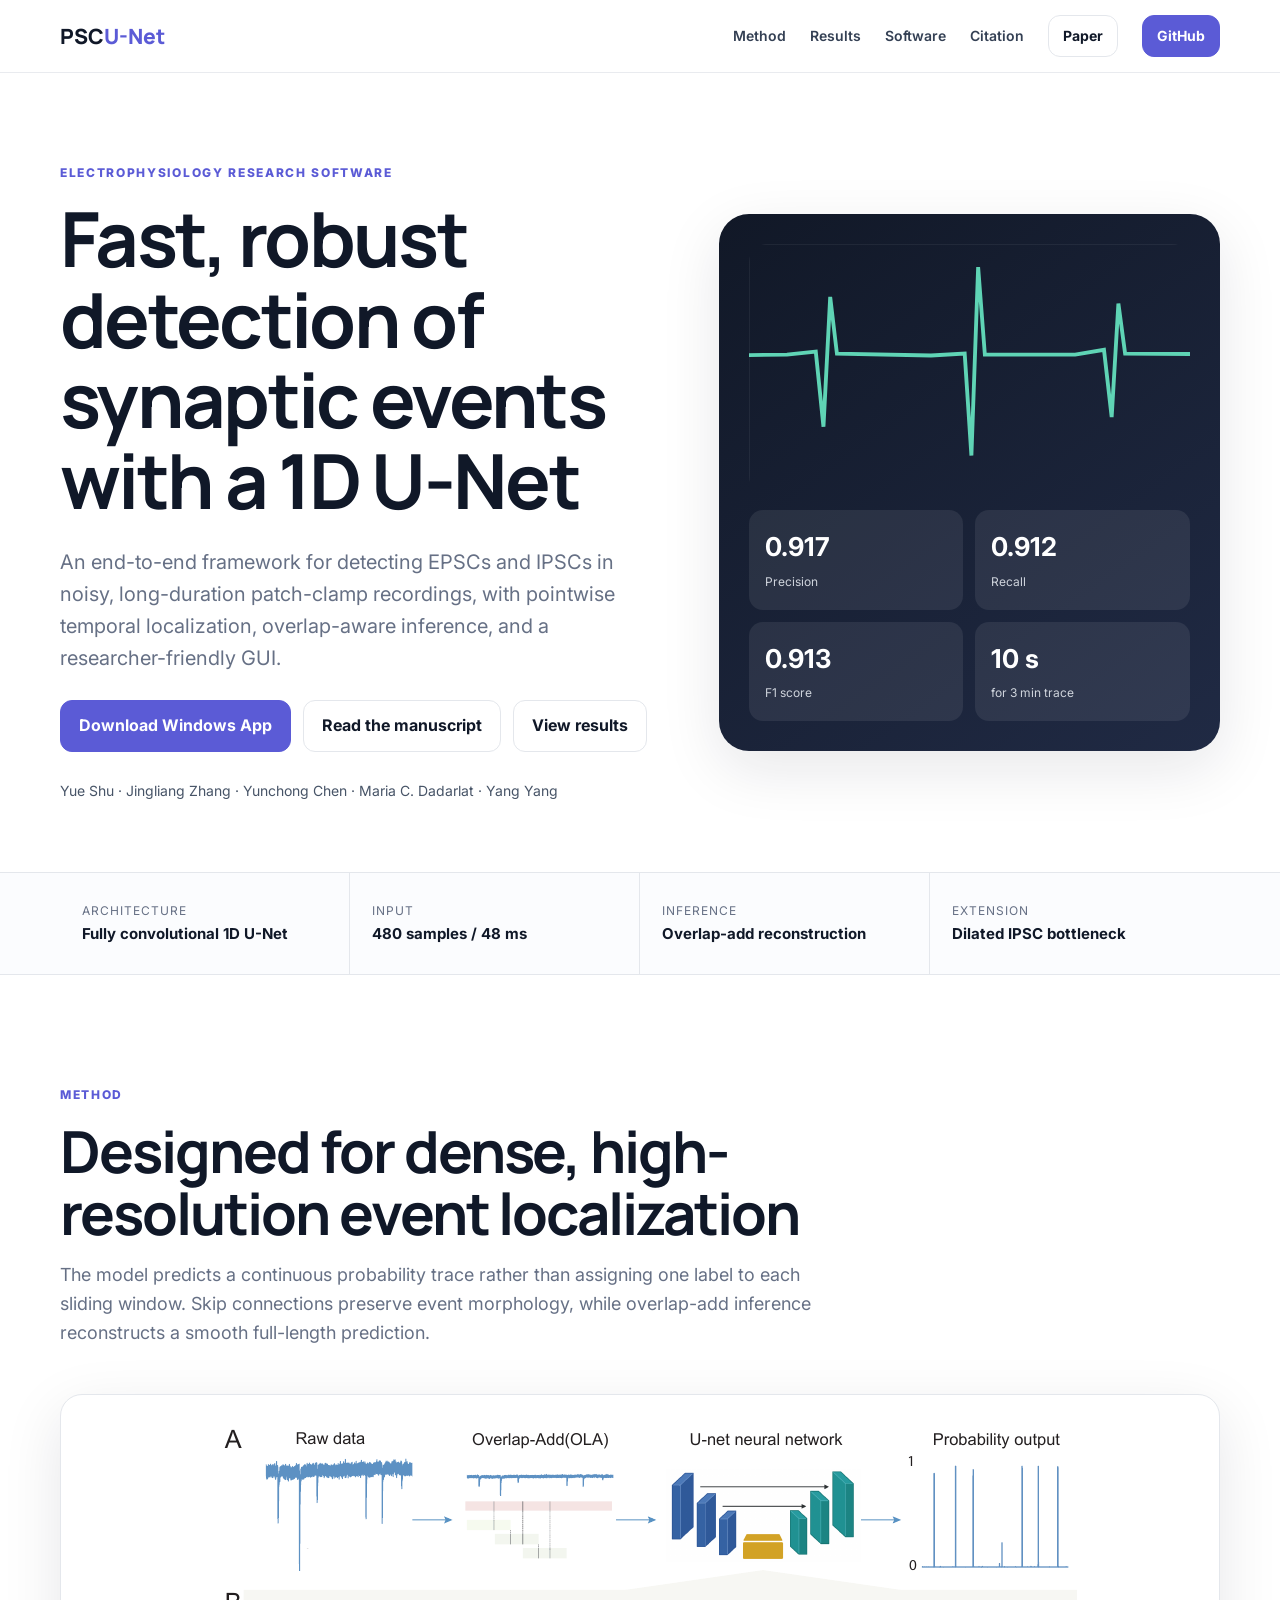
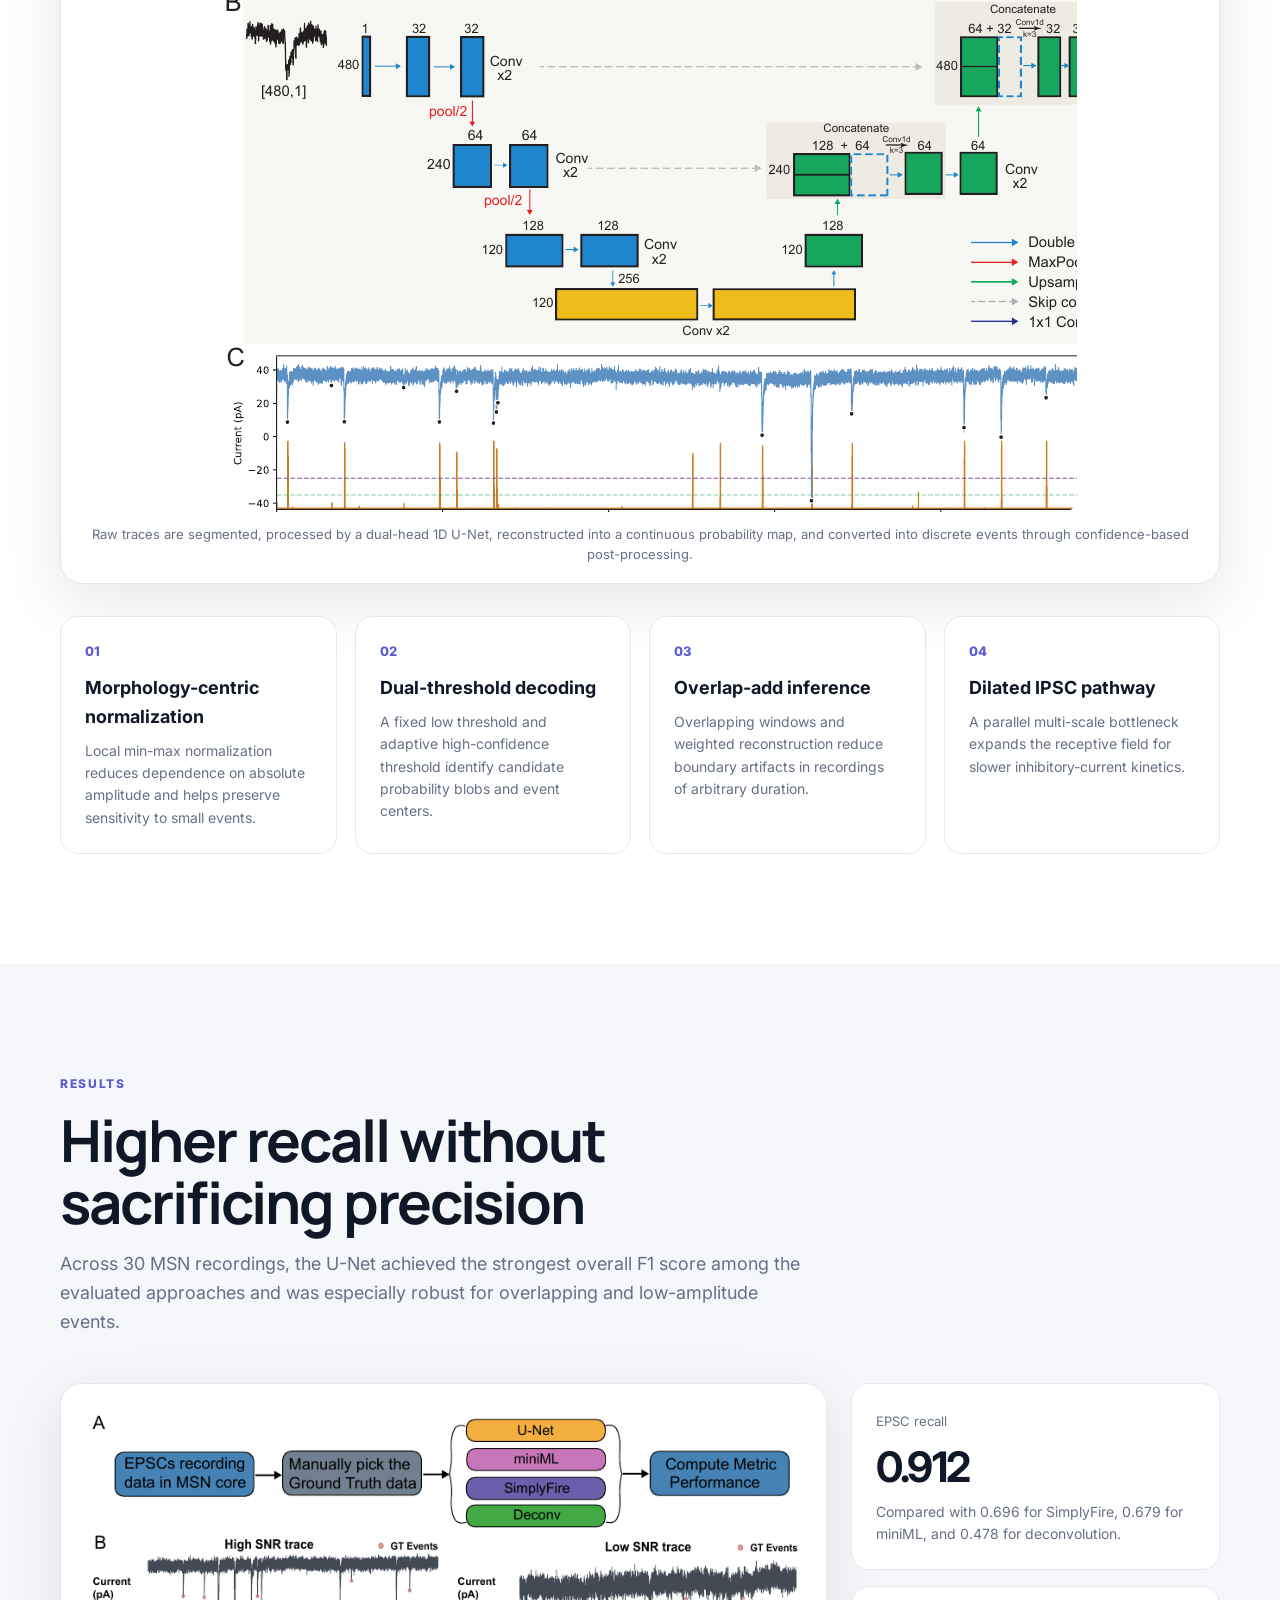
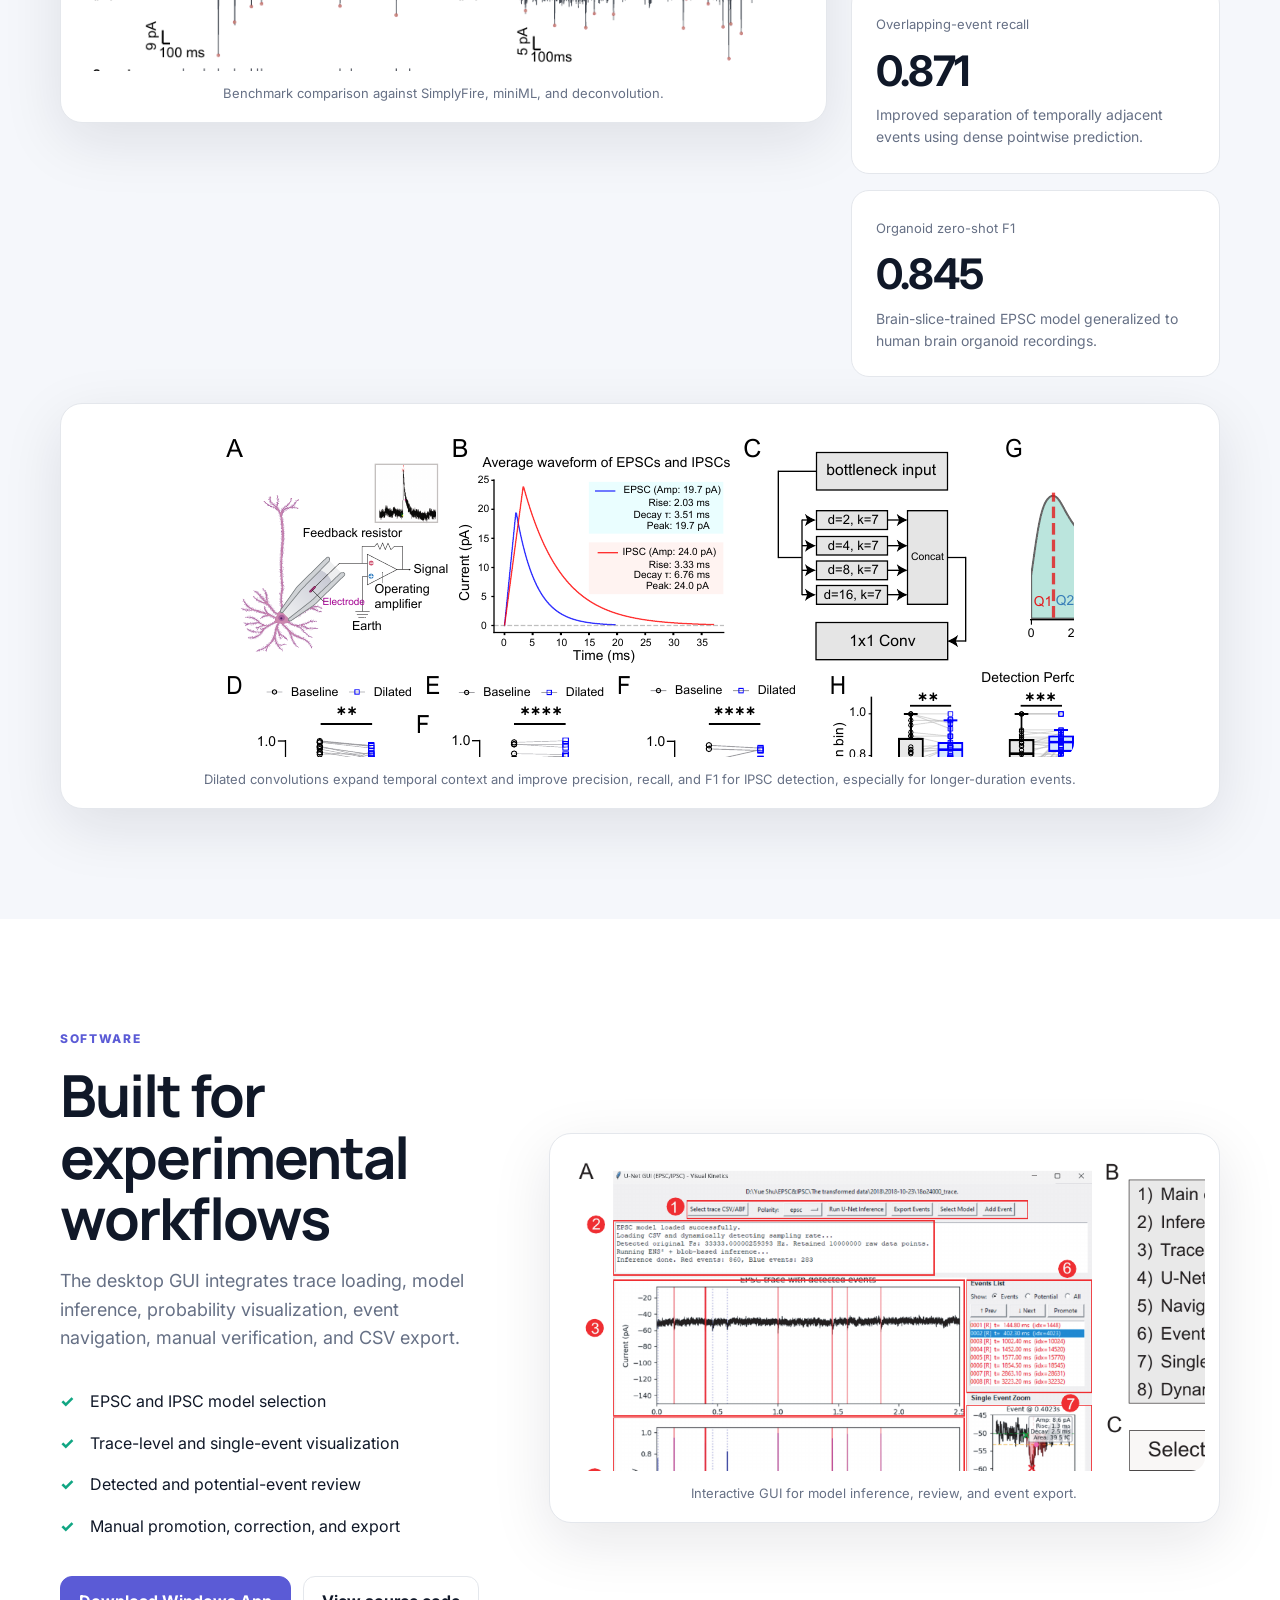
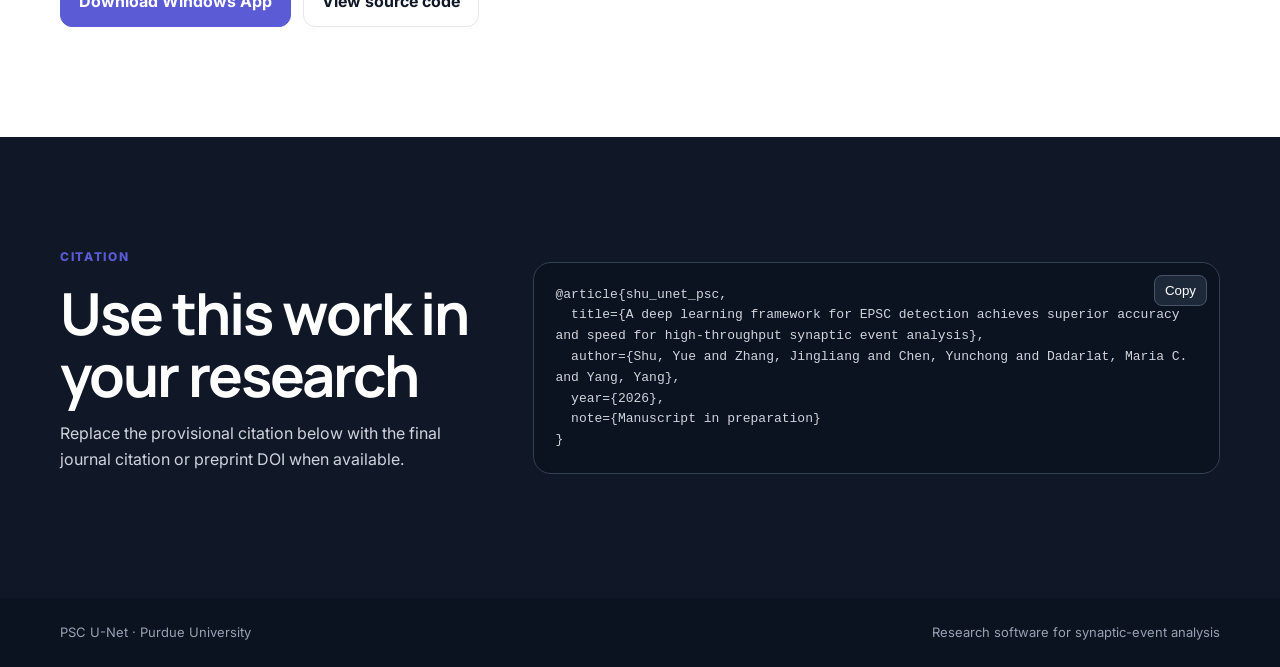
==== commit 5be90d73: "Update index.html" ====
--- a/docs/index.html
+++ b/docs/index.html
@@ -10,57 +10,48 @@
   <link href="https://fonts.googleapis.com/css2?family=Inter:wght@400;500;600;700;800&family=Manrope:wght@700;800&display=swap" rel="stylesheet">
   <link rel="stylesheet" href="styles.css" />
 
-  <!-- Page-level fixes: keep figures centered and avoid cropped/off-center images. -->
+  <!-- Adaptive figure layout and automatic whitespace trimming. -->
   <style>
     .figure-card {
       text-align: center;
+      overflow: visible !important;
     }
 
     .figure-card img {
       display: block;
-      width: 100%;
-      max-width: 980px;
-      height: auto;
-      margin-left: auto;
-      margin-right: auto;
-      object-fit: contain;
-      object-position: center center;
-    }
-
-    .results-grid .figure-card img,
+      width: auto !important;
+      max-width: 100% !important;
+      height: auto !important;
+      max-height: none !important;
+      margin: 0 auto !important;
+      object-fit: contain !important;
+      object-position: center center !important;
+      transform: none !important;
+    }
+
+    .figure-card[data-autotrim="true"] img {
+      transition: opacity 0.15s ease-in-out;
+    }
+
+    .results-grid .figure-card,
+    .two-col .figure-card,
+    .figure-card.wide-gap {
+      display: flex;
+      flex-direction: column;
+      align-items: center;
+      justify-content: center;
+    }
+
+    .results-grid .figure-card img {
+      max-width: min(100%, 980px) !important;
+    }
+
+    .figure-card.wide-gap img {
+      max-width: min(100%, 1080px) !important;
+    }
+
     .two-col .figure-card img {
-      max-width: 640px;
-    }
-
-    .figure-card.wide-gap img {
-      max-width: 980px;
-    }
-
-    /*
-      Some exported manuscript figures include large internal white margins,
-      which makes the visible content appear shifted down/right even when the
-      image element itself is centered. These classes crop only that internal
-      whitespace and visually recenter the figure content.
-    */
-    .figure-card.recenter-figure {
-      overflow: hidden;
-    }
-
-    .figure-card.recenter-figure img {
-      max-width: none;
-      width: 108%;
-      margin-left: 50%;
-      transform: translateX(-50%);
-    }
-
-    .figure-card.recenter-benchmark img {
-      width: 118%;
-      transform: translate(-53%, -7%) scale(1.02);
-    }
-
-    .figure-card.recenter-dilated img {
-      width: 116%;
-      transform: translate(-52%, -6%) scale(1.02);
+      max-width: min(100%, 760px) !important;
     }
 
     .hero-actions {
@@ -123,7 +114,7 @@
         <h2>Designed for dense, high-resolution event localization</h2>
         <p>The model predicts a continuous probability trace rather than assigning one label to each sliding window. Skip connections preserve event morphology, while overlap-add inference reconstructs a smooth full-length prediction.</p>
       </div>
-      <figure class="figure-card">
+      <figure class="figure-card" data-autotrim="true">
         <img src="assets/architecture.png" alt="U-Net architecture and inference workflow" />
         <figcaption>Raw traces are segmented, processed by a dual-head 1D U-Net, reconstructed into a continuous probability map, and converted into discrete events through confidence-based post-processing.</figcaption>
       </figure>
@@ -143,7 +134,7 @@
           <p>Across 30 MSN recordings, the U-Net achieved the strongest overall F1 score among the evaluated approaches and was especially robust for overlapping and low-amplitude events.</p>
         </div>
         <div class="results-grid">
-          <figure class="figure-card recenter-figure recenter-benchmark">
+          <figure class="figure-card" data-autotrim="true">
             <img src="assets/benchmark.png" alt="Benchmark comparison against SimplyFire, miniML, and deconvolution" />
             <figcaption>Benchmark comparison against SimplyFire, miniML, and deconvolution.</figcaption>
           </figure>
@@ -153,7 +144,7 @@
             <article><span>Organoid zero-shot F1</span><strong>0.845</strong><p>Brain-slice-trained EPSC model generalized to human brain organoid recordings.</p></article>
           </div>
         </div>
-        <figure class="figure-card wide-gap recenter-figure recenter-dilated">
+        <figure class="figure-card wide-gap" data-autotrim="true">
           <img src="assets/dilated.png" alt="Dilated convolution results for IPSC detection" />
           <figcaption>Dilated convolutions expand temporal context and improve precision, recall, and F1 for IPSC detection, especially for longer-duration events.</figcaption>
         </figure>
@@ -177,7 +168,7 @@
             <a class="button secondary" href="https://github.com/cycloud9/unet-synaptic-event-detection">View source code</a>
           </div>
         </div>
-        <figure class="figure-card">
+        <figure class="figure-card" data-autotrim="true">
           <img src="assets/gui.png" alt="Interactive GUI for synaptic event detection" />
           <figcaption>Interactive GUI for model inference, review, and event export.</figcaption>
         </figure>
@@ -211,6 +202,94 @@
     </div>
   </footer>
 
+
+  <script>
+    // Automatically trims large white margins inside exported figure PNGs.
+    // This avoids manual per-image translate/scale rules and keeps figures centered responsively.
+    (function () {
+      function cropWhiteMargins(img) {
+        if (img.dataset.trimmed === "true") return;
+        img.dataset.trimmed = "true";
+
+        const source = new Image();
+        source.crossOrigin = "anonymous";
+        source.onload = function () {
+          const width = source.naturalWidth;
+          const height = source.naturalHeight;
+          if (!width || !height) return;
+
+          const canvas = document.createElement("canvas");
+          canvas.width = width;
+          canvas.height = height;
+          const ctx = canvas.getContext("2d", { willReadFrequently: true });
+          ctx.drawImage(source, 0, 0);
+
+          let data;
+          try {
+            data = ctx.getImageData(0, 0, width, height).data;
+          } catch (err) {
+            return;
+          }
+
+          let minX = width, minY = height, maxX = -1, maxY = -1;
+          const whiteThreshold = 246;
+          const alphaThreshold = 12;
+
+          for (let y = 0; y < height; y++) {
+            for (let x = 0; x < width; x++) {
+              const i = (y * width + x) * 4;
+              const r = data[i];
+              const g = data[i + 1];
+              const b = data[i + 2];
+              const a = data[i + 3];
+              const isWhite = r >= whiteThreshold && g >= whiteThreshold && b >= whiteThreshold;
+              const isTransparent = a <= alphaThreshold;
+              if (!isWhite && !isTransparent) {
+                if (x < minX) minX = x;
+                if (y < minY) minY = y;
+                if (x > maxX) maxX = x;
+                if (y > maxY) maxY = y;
+              }
+            }
+          }
+
+          if (maxX < 0 || maxY < 0) return;
+
+          const pad = Math.max(20, Math.round(Math.min(width, height) * 0.025));
+          minX = Math.max(0, minX - pad);
+          minY = Math.max(0, minY - pad);
+          maxX = Math.min(width - 1, maxX + pad);
+          maxY = Math.min(height - 1, maxY + pad);
+
+          const cropW = maxX - minX + 1;
+          const cropH = maxY - minY + 1;
+
+          // Skip if the crop would barely change anything.
+          if (cropW > width * 0.96 && cropH > height * 0.96) return;
+
+          const out = document.createElement("canvas");
+          out.width = cropW;
+          out.height = cropH;
+          out.getContext("2d").drawImage(source, minX, minY, cropW, cropH, 0, 0, cropW, cropH);
+          img.src = out.toDataURL("image/png");
+        };
+        source.src = img.currentSrc || img.src;
+      }
+
+      function initAutoTrim() {
+        document.querySelectorAll('.figure-card[data-autotrim="true"] img').forEach(function (img) {
+          if (img.complete) cropWhiteMargins(img);
+          else img.addEventListener("load", function () { cropWhiteMargins(img); }, { once: true });
+        });
+      }
+
+      if (document.readyState === "loading") {
+        document.addEventListener("DOMContentLoaded", initAutoTrim);
+      } else {
+        initAutoTrim();
+      }
+    })();
+  </script>
   <script src="script.js"></script>
 </body>
 </html>
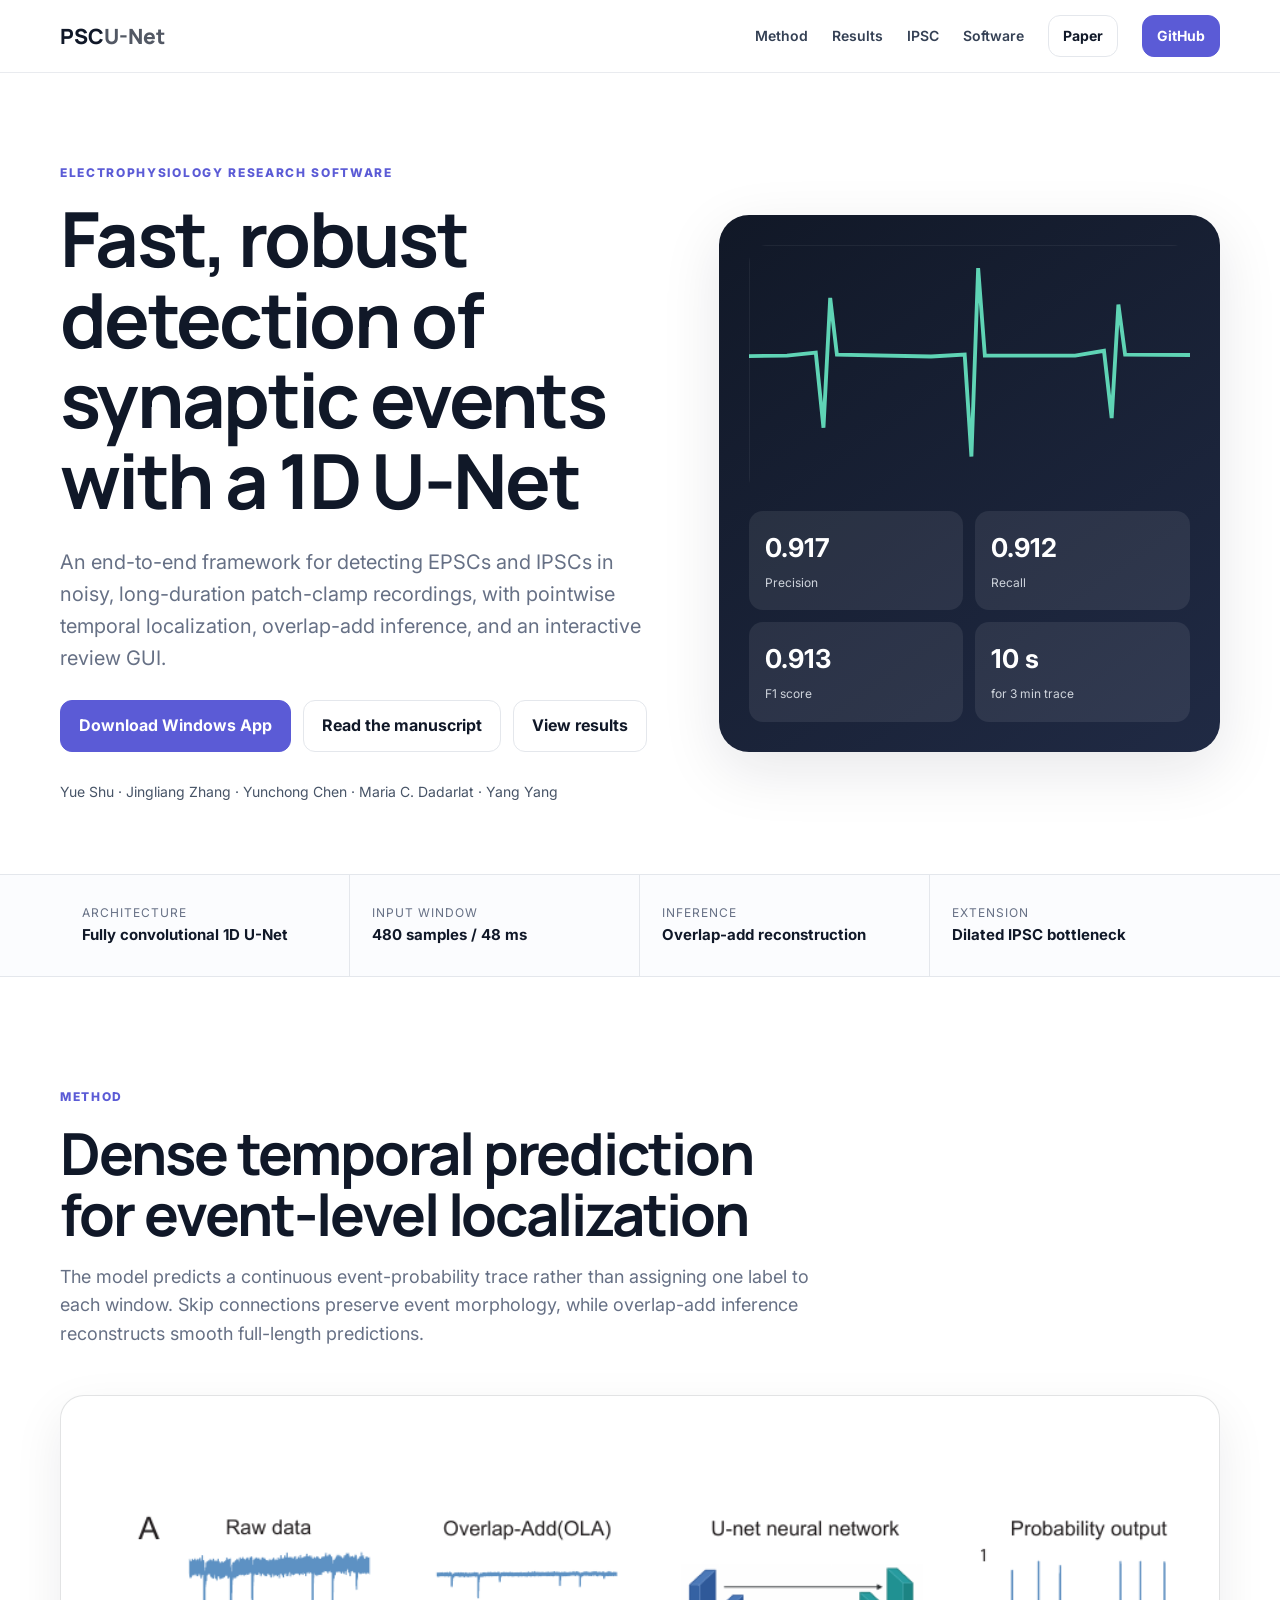
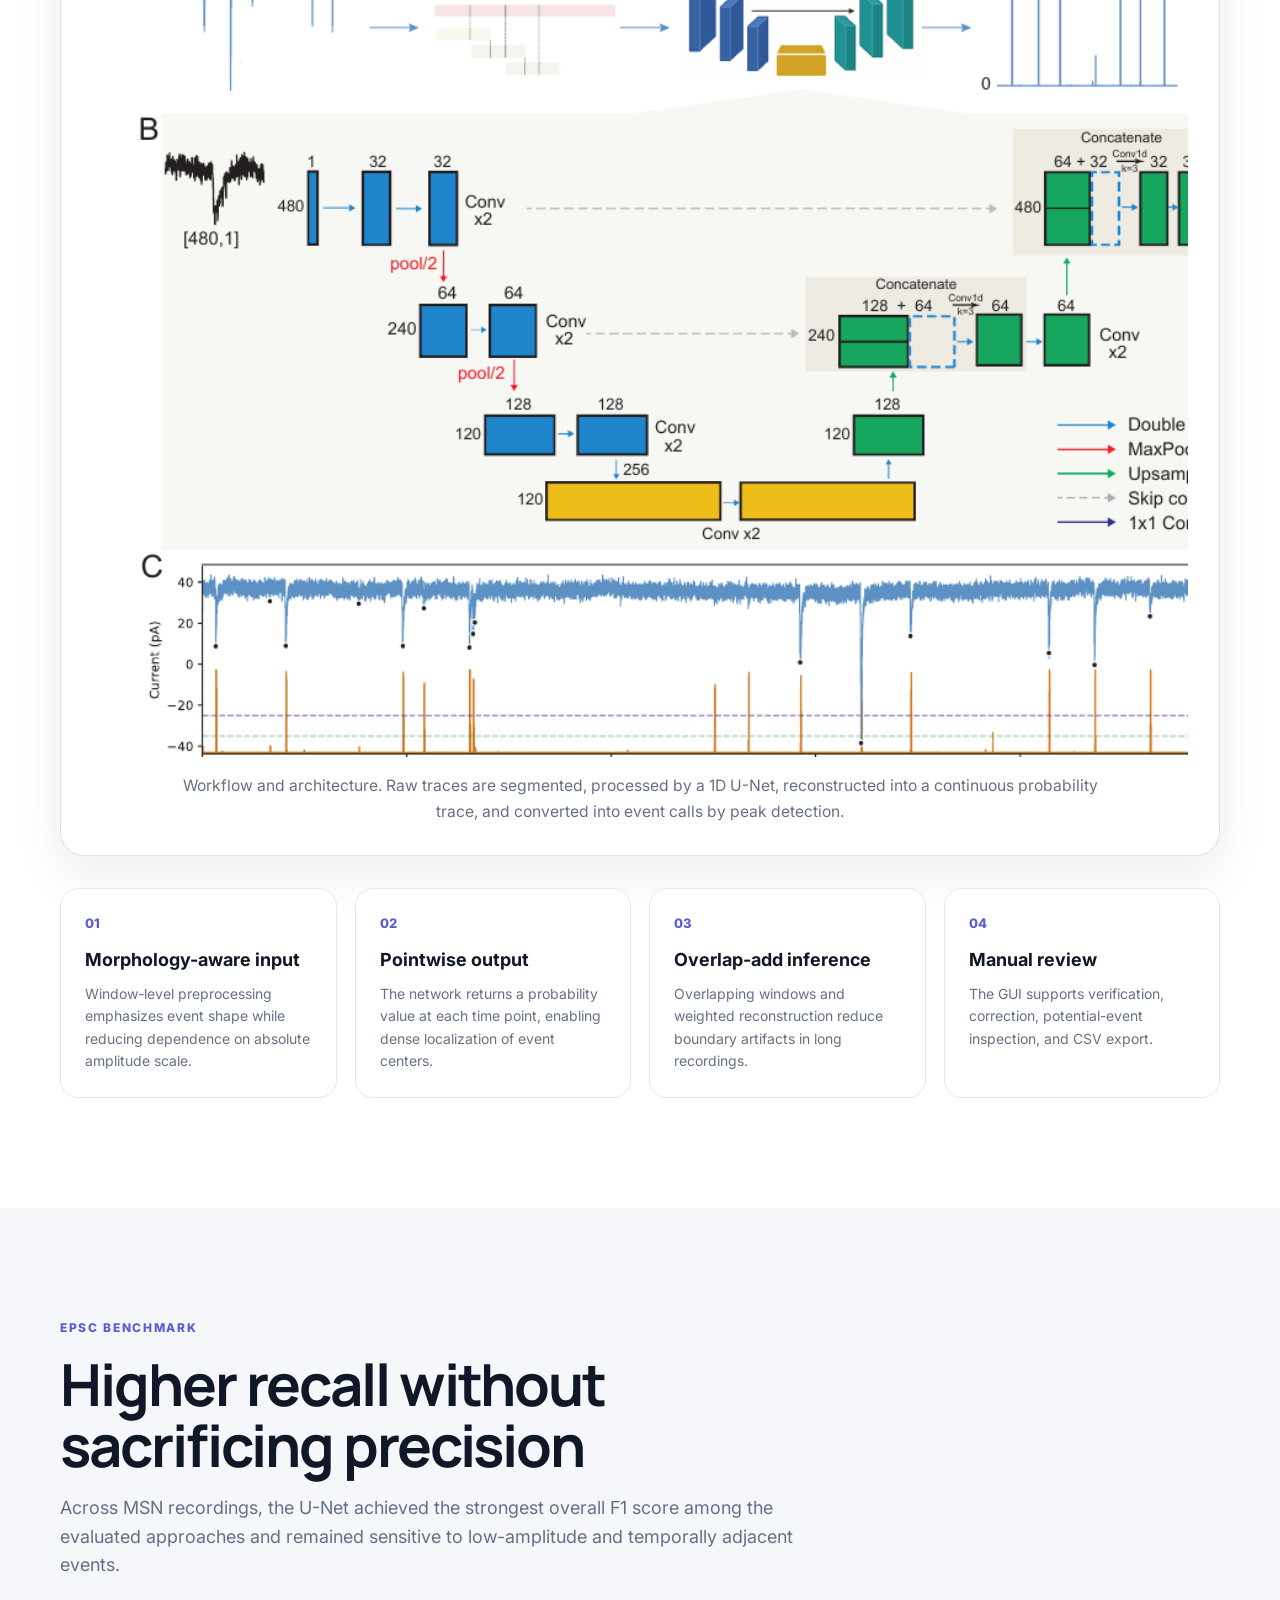
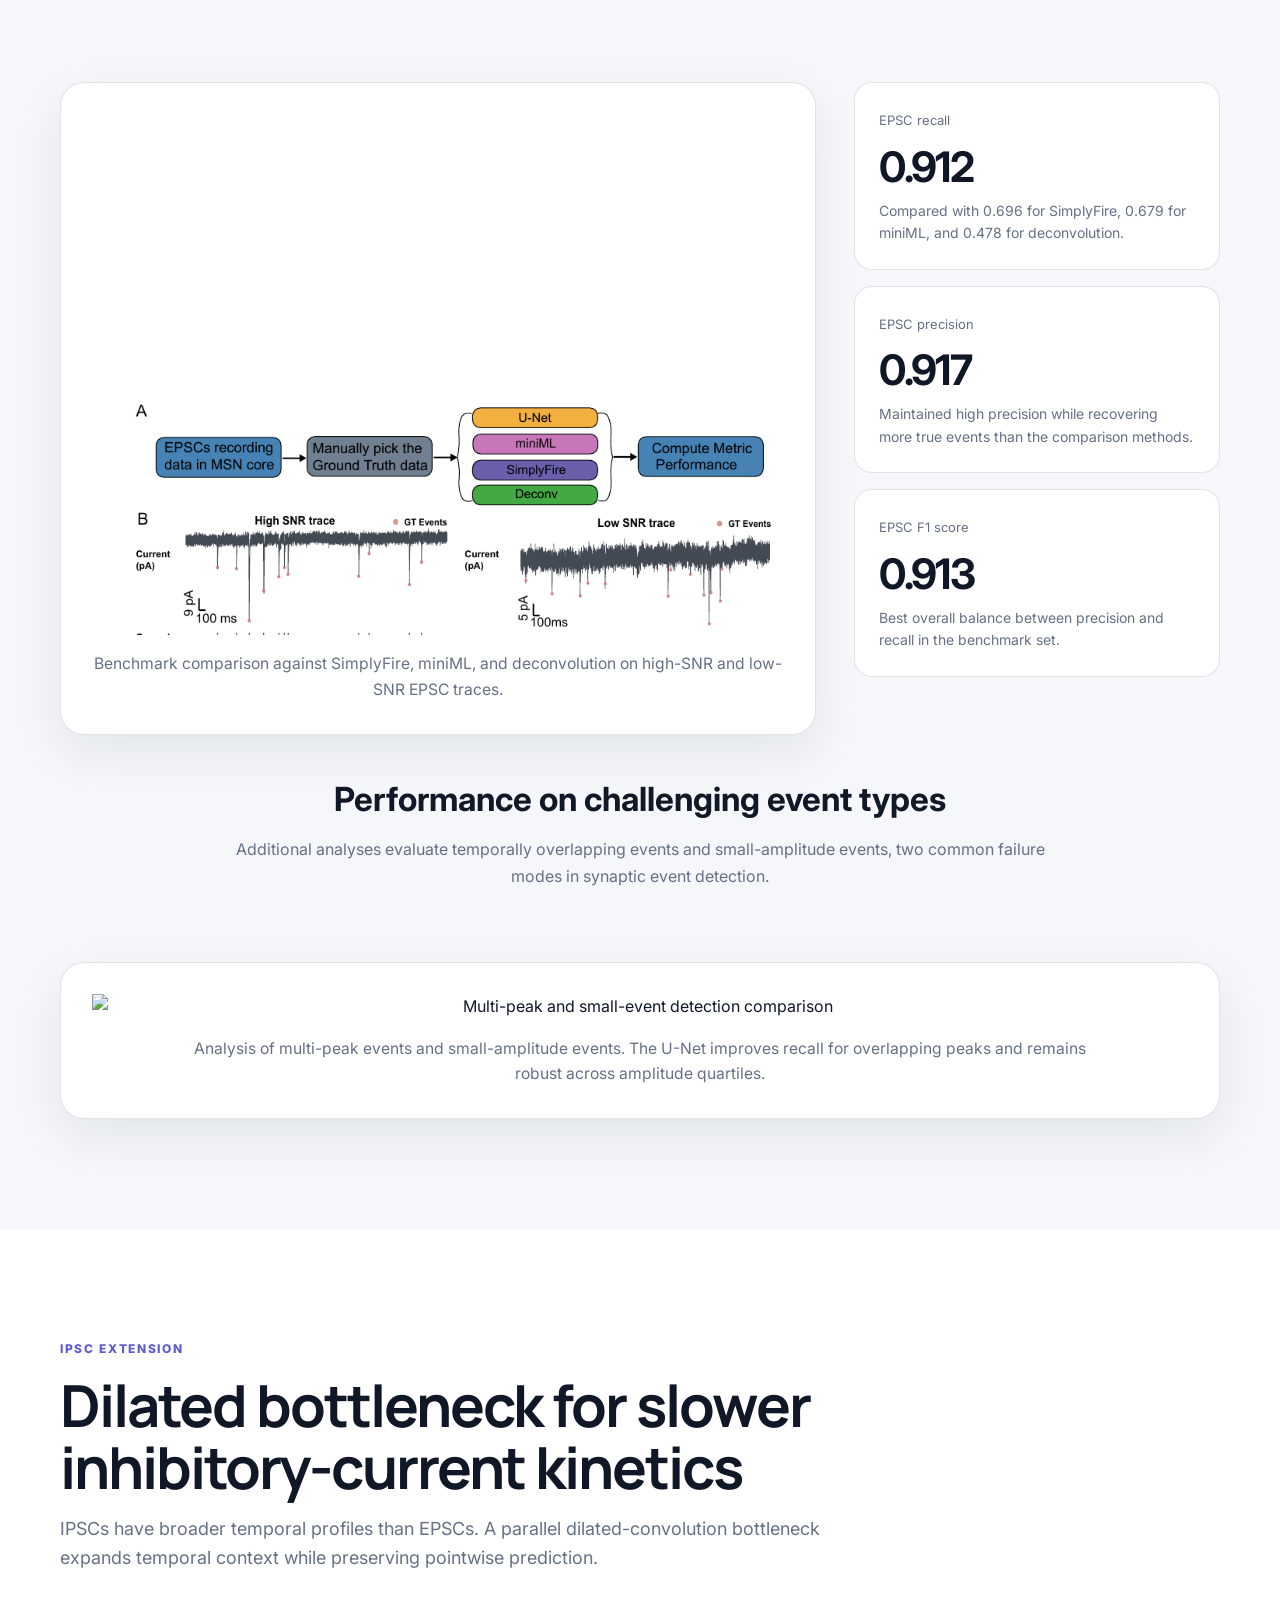
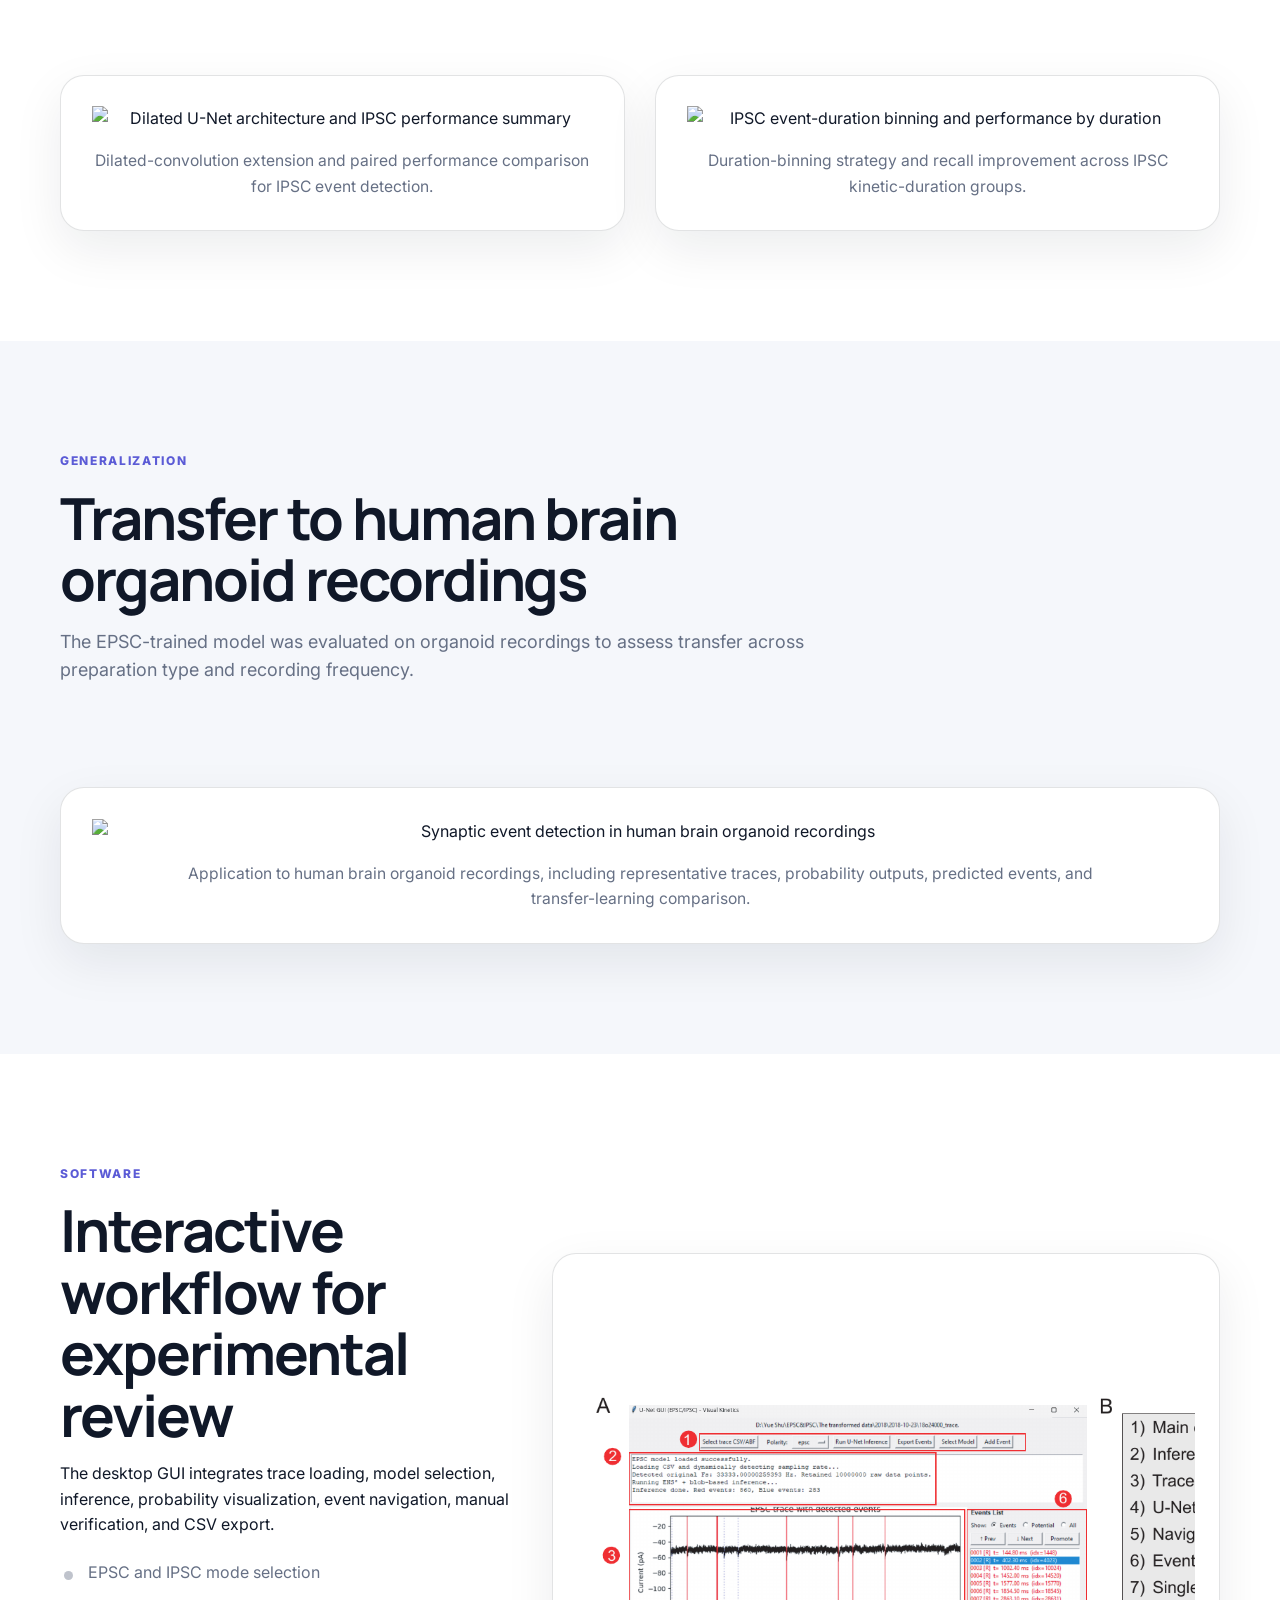
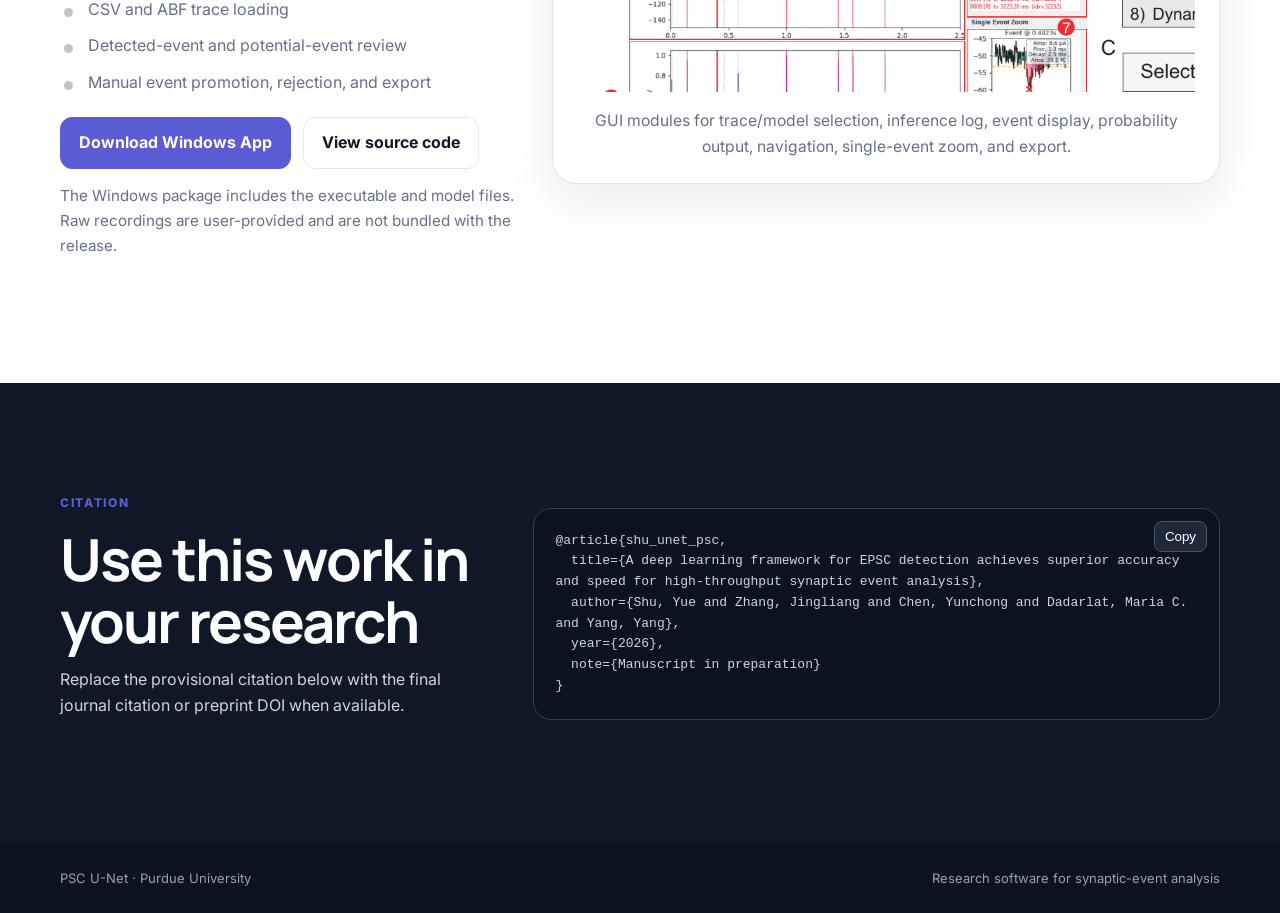
==== commit 824b5c87: "Update index.html" ====
--- a/docs/index.html
+++ b/docs/index.html
@@ -3,62 +3,184 @@
 <head>
   <meta charset="utf-8" />
   <meta name="viewport" content="width=device-width, initial-scale=1" />
-  <meta name="description" content="A fully convolutional 1D U-Net framework for automated EPSC and IPSC event detection." />
+  <meta name="description" content="A 1D U-Net framework for automated EPSC and IPSC event detection in electrophysiology recordings." />
   <title>U-Net Synaptic Event Detection</title>
   <link rel="preconnect" href="https://fonts.googleapis.com">
   <link rel="preconnect" href="https://fonts.gstatic.com" crossorigin>
   <link href="https://fonts.googleapis.com/css2?family=Inter:wght@400;500;600;700;800&family=Manrope:wght@700;800&display=swap" rel="stylesheet">
   <link rel="stylesheet" href="styles.css" />
 
-  <!-- Adaptive figure layout and automatic whitespace trimming. -->
   <style>
-    .figure-card {
+    :root {
+      --paper-ink: #111827;
+      --paper-muted: #667085;
+      --paper-border: rgba(17, 24, 39, 0.12);
+      --paper-soft: #f5f7fb;
+    }
+
+    html { scroll-behavior: smooth; }
+
+    .brand span { color: inherit; opacity: 0.72; }
+
+    .hero-copy .lead { max-width: 760px; }
+
+    .hero-actions { flex-wrap: wrap; }
+
+    .authors { line-height: 1.7; }
+
+    .figure-card,
+    .paper-figure-card {
+      box-sizing: border-box;
+      width: 100%;
+      overflow: visible;
       text-align: center;
-      overflow: visible !important;
-    }
-
+    }
+
+    .paper-figure-card {
+      border: 1px solid var(--paper-border);
+      border-radius: 24px;
+      background: #fff;
+      box-shadow: 0 18px 50px rgba(15, 23, 42, 0.08);
+      padding: clamp(18px, 2.4vw, 34px);
+      margin: 0 auto;
+    }
+
+    .paper-figure-card img,
     .figure-card img {
       display: block;
-      width: auto !important;
-      max-width: 100% !important;
-      height: auto !important;
-      max-height: none !important;
-      margin: 0 auto !important;
-      object-fit: contain !important;
-      object-position: center center !important;
-      transform: none !important;
-    }
-
-    .figure-card[data-autotrim="true"] img {
-      transition: opacity 0.15s ease-in-out;
-    }
-
-    .results-grid .figure-card,
-    .two-col .figure-card,
-    .figure-card.wide-gap {
-      display: flex;
-      flex-direction: column;
+      width: 100%;
+      height: auto;
+      max-width: 100%;
+      margin-left: auto;
+      margin-right: auto;
+      object-fit: contain;
+      object-position: center center;
+      transform: none;
+    }
+
+    .paper-figure-card.narrow img { max-width: 980px; }
+    .paper-figure-card.medium img { max-width: 1120px; }
+    .paper-figure-card.wide img { max-width: 1280px; }
+
+    .paper-figure-card figcaption,
+    .figure-card figcaption {
+      max-width: 920px;
+      margin: 16px auto 0;
+      color: var(--paper-muted);
+      line-height: 1.65;
+      font-size: 0.98rem;
+    }
+
+    .figure-stack {
+      display: grid;
+      gap: clamp(22px, 3vw, 38px);
+    }
+
+    .two-figure-grid {
+      display: grid;
+      grid-template-columns: repeat(2, minmax(0, 1fr));
+      gap: clamp(20px, 2.4vw, 32px);
+      align-items: start;
+    }
+
+    .results-grid.paper-results {
+      display: grid;
+      grid-template-columns: minmax(0, 1.55fr) minmax(280px, 0.75fr);
+      gap: clamp(24px, 3vw, 44px);
+      align-items: start;
+    }
+
+    .result-cards article {
+      border: 1px solid var(--paper-border);
+    }
+
+    .mini-note {
+      color: var(--paper-muted);
+      font-size: 0.95rem;
+      line-height: 1.65;
+      margin-top: 14px;
+    }
+
+    .software-layout {
+      display: grid;
+      grid-template-columns: minmax(280px, 0.85fr) minmax(0, 1.25fr);
+      gap: clamp(24px, 3vw, 44px);
       align-items: center;
-      justify-content: center;
-    }
-
-    .results-grid .figure-card img {
-      max-width: min(100%, 980px) !important;
-    }
-
-    .figure-card.wide-gap img {
-      max-width: min(100%, 1080px) !important;
-    }
-
-    .two-col .figure-card img {
-      max-width: min(100%, 760px) !important;
-    }
-
-    .hero-actions {
-      flex-wrap: wrap;
+    }
+
+    .software-layout .paper-figure-card { padding: clamp(14px, 2vw, 24px); }
+
+    .compact-list {
+      padding-left: 0;
+      list-style: none;
+      display: grid;
+      gap: 12px;
+      margin: 22px 0;
+    }
+
+    .compact-list li {
+      padding-left: 28px;
+      position: relative;
+      color: var(--paper-muted);
+      line-height: 1.55;
+    }
+
+    .compact-list li::before {
+      content: "";
+      width: 9px;
+      height: 9px;
+      border-radius: 999px;
+      background: currentColor;
+      opacity: 0.42;
+      position: absolute;
+      left: 4px;
+      top: 0.68em;
+    }
+
+    .section-subhead {
+      max-width: 820px;
+      margin: 0 auto clamp(22px, 3vw, 34px);
+      text-align: center;
+    }
+
+    .section-subhead h3 {
+      margin: 0 0 10px;
+      font-size: clamp(1.5rem, 2.6vw, 2.15rem);
+      color: var(--paper-ink);
+    }
+
+    .section-subhead p {
+      margin: 0;
+      color: var(--paper-muted);
+      line-height: 1.7;
+    }
+
+    .nav-links a[href="#citation"] { display: none; }
+
+    @media (max-width: 960px) {
+      .results-grid.paper-results,
+      .software-layout,
+      .two-figure-grid {
+        grid-template-columns: 1fr;
+      }
+
+      .paper-figure-card { border-radius: 18px; }
+    }
+
+    @media (max-width: 640px) {
+      .paper-figure-card {
+        padding: 12px;
+        border-radius: 16px;
+      }
+
+      .paper-figure-card figcaption,
+      .figure-card figcaption {
+        font-size: 0.9rem;
+      }
     }
   </style>
 </head>
+
 <body>
   <header class="nav-wrap">
     <nav class="nav container">
@@ -67,8 +189,8 @@
       <div class="nav-links">
         <a href="#method">Method</a>
         <a href="#results">Results</a>
+        <a href="#ipsc">IPSC</a>
         <a href="#software">Software</a>
-        <a href="#citation">Citation</a>
         <a class="button small secondary" href="assets/manuscript.pdf">Paper</a>
         <a class="button small" href="https://github.com/cycloud9/unet-synaptic-event-detection">GitHub</a>
       </div>
@@ -80,7 +202,7 @@
       <div class="hero-copy">
         <div class="eyebrow">Electrophysiology research software</div>
         <h1>Fast, robust detection of synaptic events with a 1D U-Net</h1>
-        <p class="lead">An end-to-end framework for detecting EPSCs and IPSCs in noisy, long-duration patch-clamp recordings, with pointwise temporal localization, overlap-aware inference, and a researcher-friendly GUI.</p>
+        <p class="lead">An end-to-end framework for detecting EPSCs and IPSCs in noisy, long-duration patch-clamp recordings, with pointwise temporal localization, overlap-add inference, and an interactive review GUI.</p>
         <div class="hero-actions">
           <a class="button" href="https://github.com/cycloud9/unet-synaptic-event-detection/releases/download/v1.0.0/UNet_Synaptic_Event_Detector_v1.0.0_Windows_x64.zip">Download Windows App</a>
           <a class="button secondary" href="assets/manuscript.pdf">Read the manuscript</a>
@@ -102,7 +224,7 @@
     <section class="strip">
       <div class="container strip-grid">
         <div><span>Architecture</span><strong>Fully convolutional 1D U-Net</strong></div>
-        <div><span>Input</span><strong>480 samples / 48 ms</strong></div>
+        <div><span>Input window</span><strong>480 samples / 48 ms</strong></div>
         <div><span>Inference</span><strong>Overlap-add reconstruction</strong></div>
         <div><span>Extension</span><strong>Dilated IPSC bottleneck</strong></div>
       </div>
@@ -111,66 +233,108 @@
     <section id="method" class="section container">
       <div class="section-head">
         <div class="eyebrow">Method</div>
-        <h2>Designed for dense, high-resolution event localization</h2>
-        <p>The model predicts a continuous probability trace rather than assigning one label to each sliding window. Skip connections preserve event morphology, while overlap-add inference reconstructs a smooth full-length prediction.</p>
-      </div>
-      <figure class="figure-card" data-autotrim="true">
-        <img src="assets/architecture.png" alt="U-Net architecture and inference workflow" />
-        <figcaption>Raw traces are segmented, processed by a dual-head 1D U-Net, reconstructed into a continuous probability map, and converted into discrete events through confidence-based post-processing.</figcaption>
+        <h2>Dense temporal prediction for event-level localization</h2>
+        <p>The model predicts a continuous event-probability trace rather than assigning one label to each window. Skip connections preserve event morphology, while overlap-add inference reconstructs smooth full-length predictions.</p>
+      </div>
+
+      <figure class="paper-figure-card wide">
+        <img src="assets/architecture.png" alt="U-Net architecture and overlap-add inference workflow" loading="eager" />
+        <figcaption>Workflow and architecture. Raw traces are segmented, processed by a 1D U-Net, reconstructed into a continuous probability trace, and converted into event calls by peak detection.</figcaption>
       </figure>
+
       <div class="feature-grid">
-        <article><div class="number">01</div><h3>Morphology-centric normalization</h3><p>Local min-max normalization reduces dependence on absolute amplitude and helps preserve sensitivity to small events.</p></article>
-        <article><div class="number">02</div><h3>Dual-threshold decoding</h3><p>A fixed low threshold and adaptive high-confidence threshold identify candidate probability blobs and event centers.</p></article>
-        <article><div class="number">03</div><h3>Overlap-add inference</h3><p>Overlapping windows and weighted reconstruction reduce boundary artifacts in recordings of arbitrary duration.</p></article>
-        <article><div class="number">04</div><h3>Dilated IPSC pathway</h3><p>A parallel multi-scale bottleneck expands the receptive field for slower inhibitory-current kinetics.</p></article>
+        <article><div class="number">01</div><h3>Morphology-aware input</h3><p>Window-level preprocessing emphasizes event shape while reducing dependence on absolute amplitude scale.</p></article>
+        <article><div class="number">02</div><h3>Pointwise output</h3><p>The network returns a probability value at each time point, enabling dense localization of event centers.</p></article>
+        <article><div class="number">03</div><h3>Overlap-add inference</h3><p>Overlapping windows and weighted reconstruction reduce boundary artifacts in long recordings.</p></article>
+        <article><div class="number">04</div><h3>Manual review</h3><p>The GUI supports verification, correction, potential-event inspection, and CSV export.</p></article>
       </div>
     </section>
 
     <section id="results" class="section soft">
-      <div class="container">
+      <div class="container figure-stack">
         <div class="section-head">
-          <div class="eyebrow">Results</div>
+          <div class="eyebrow">EPSC benchmark</div>
           <h2>Higher recall without sacrificing precision</h2>
-          <p>Across 30 MSN recordings, the U-Net achieved the strongest overall F1 score among the evaluated approaches and was especially robust for overlapping and low-amplitude events.</p>
-        </div>
-        <div class="results-grid">
-          <figure class="figure-card" data-autotrim="true">
-            <img src="assets/benchmark.png" alt="Benchmark comparison against SimplyFire, miniML, and deconvolution" />
-            <figcaption>Benchmark comparison against SimplyFire, miniML, and deconvolution.</figcaption>
+          <p>Across MSN recordings, the U-Net achieved the strongest overall F1 score among the evaluated approaches and remained sensitive to low-amplitude and temporally adjacent events.</p>
+        </div>
+
+        <div class="results-grid paper-results">
+          <figure class="paper-figure-card medium">
+            <img src="assets/benchmark.png" alt="Benchmark comparison against SimplyFire, miniML, and deconvolution" loading="lazy" />
+            <figcaption>Benchmark comparison against SimplyFire, miniML, and deconvolution on high-SNR and low-SNR EPSC traces.</figcaption>
           </figure>
           <div class="result-cards">
             <article><span>EPSC recall</span><strong>0.912</strong><p>Compared with 0.696 for SimplyFire, 0.679 for miniML, and 0.478 for deconvolution.</p></article>
-            <article><span>Overlapping-event recall</span><strong>0.871</strong><p>Improved separation of temporally adjacent events using dense pointwise prediction.</p></article>
-            <article><span>Organoid zero-shot F1</span><strong>0.845</strong><p>Brain-slice-trained EPSC model generalized to human brain organoid recordings.</p></article>
+            <article><span>EPSC precision</span><strong>0.917</strong><p>Maintained high precision while recovering more true events than the comparison methods.</p></article>
+            <article><span>EPSC F1 score</span><strong>0.913</strong><p>Best overall balance between precision and recall in the benchmark set.</p></article>
           </div>
         </div>
-        <figure class="figure-card wide-gap" data-autotrim="true">
-          <img src="assets/dilated.png" alt="Dilated convolution results for IPSC detection" />
-          <figcaption>Dilated convolutions expand temporal context and improve precision, recall, and F1 for IPSC detection, especially for longer-duration events.</figcaption>
+
+        <div class="section-subhead">
+          <h3>Performance on challenging event types</h3>
+          <p>Additional analyses evaluate temporally overlapping events and small-amplitude events, two common failure modes in synaptic event detection.</p>
+        </div>
+        <figure class="paper-figure-card wide">
+          <img src="assets/event_subtypes.png" alt="Multi-peak and small-event detection comparison" loading="lazy" />
+          <figcaption>Analysis of multi-peak events and small-amplitude events. The U-Net improves recall for overlapping peaks and remains robust across amplitude quartiles.</figcaption>
+        </figure>
+      </div>
+    </section>
+
+    <section id="ipsc" class="section container figure-stack">
+      <div class="section-head">
+        <div class="eyebrow">IPSC extension</div>
+        <h2>Dilated bottleneck for slower inhibitory-current kinetics</h2>
+        <p>IPSCs have broader temporal profiles than EPSCs. A parallel dilated-convolution bottleneck expands temporal context while preserving pointwise prediction.</p>
+      </div>
+
+      <div class="two-figure-grid">
+        <figure class="paper-figure-card medium">
+          <img src="assets/ipsc_dilated_overview.png" alt="Dilated U-Net architecture and IPSC performance summary" loading="lazy" />
+          <figcaption>Dilated-convolution extension and paired performance comparison for IPSC event detection.</figcaption>
+        </figure>
+        <figure class="paper-figure-card medium">
+          <img src="assets/ipsc_duration_binning.png" alt="IPSC event-duration binning and performance by duration" loading="lazy" />
+          <figcaption>Duration-binning strategy and recall improvement across IPSC kinetic-duration groups.</figcaption>
+        </figure>
+      </div>
+    </section>
+
+    <section id="organoid" class="section soft">
+      <div class="container figure-stack">
+        <div class="section-head">
+          <div class="eyebrow">Generalization</div>
+          <h2>Transfer to human brain organoid recordings</h2>
+          <p>The EPSC-trained model was evaluated on organoid recordings to assess transfer across preparation type and recording frequency.</p>
+        </div>
+        <figure class="paper-figure-card wide">
+          <img src="assets/organoid_transfer.png" alt="Synaptic event detection in human brain organoid recordings" loading="lazy" />
+          <figcaption>Application to human brain organoid recordings, including representative traces, probability outputs, predicted events, and transfer-learning comparison.</figcaption>
         </figure>
       </div>
     </section>
 
     <section id="software" class="section container">
-      <div class="two-col">
+      <div class="software-layout">
         <div>
           <div class="eyebrow">Software</div>
-          <h2>Built for experimental workflows</h2>
-          <p>The desktop GUI integrates trace loading, model inference, probability visualization, event navigation, manual verification, and CSV export.</p>
-          <ul class="checklist">
-            <li>EPSC and IPSC model selection</li>
-            <li>Trace-level and single-event visualization</li>
-            <li>Detected and potential-event review</li>
-            <li>Manual promotion, correction, and export</li>
+          <h2>Interactive workflow for experimental review</h2>
+          <p>The desktop GUI integrates trace loading, model selection, inference, probability visualization, event navigation, manual verification, and CSV export.</p>
+          <ul class="compact-list">
+            <li>EPSC and IPSC mode selection</li>
+            <li>CSV and ABF trace loading</li>
+            <li>Detected-event and potential-event review</li>
+            <li>Manual event promotion, rejection, and export</li>
           </ul>
           <div class="hero-actions">
             <a class="button" href="https://github.com/cycloud9/unet-synaptic-event-detection/releases/download/v1.0.0/UNet_Synaptic_Event_Detector_v1.0.0_Windows_x64.zip">Download Windows App</a>
             <a class="button secondary" href="https://github.com/cycloud9/unet-synaptic-event-detection">View source code</a>
           </div>
-        </div>
-        <figure class="figure-card" data-autotrim="true">
-          <img src="assets/gui.png" alt="Interactive GUI for synaptic event detection" />
-          <figcaption>Interactive GUI for model inference, review, and event export.</figcaption>
+          <p class="mini-note">The Windows package includes the executable and model files. Raw recordings are user-provided and are not bundled with the release.</p>
+        </div>
+        <figure class="paper-figure-card wide">
+          <img src="assets/gui.png" alt="GUI for U-Net synaptic event detection" loading="lazy" />
+          <figcaption>GUI modules for trace/model selection, inference log, event display, probability output, navigation, single-event zoom, and export.</figcaption>
         </figure>
       </div>
     </section>
@@ -202,94 +366,6 @@
     </div>
   </footer>
 
-
-  <script>
-    // Automatically trims large white margins inside exported figure PNGs.
-    // This avoids manual per-image translate/scale rules and keeps figures centered responsively.
-    (function () {
-      function cropWhiteMargins(img) {
-        if (img.dataset.trimmed === "true") return;
-        img.dataset.trimmed = "true";
-
-        const source = new Image();
-        source.crossOrigin = "anonymous";
-        source.onload = function () {
-          const width = source.naturalWidth;
-          const height = source.naturalHeight;
-          if (!width || !height) return;
-
-          const canvas = document.createElement("canvas");
-          canvas.width = width;
-          canvas.height = height;
-          const ctx = canvas.getContext("2d", { willReadFrequently: true });
-          ctx.drawImage(source, 0, 0);
-
-          let data;
-          try {
-            data = ctx.getImageData(0, 0, width, height).data;
-          } catch (err) {
-            return;
-          }
-
-          let minX = width, minY = height, maxX = -1, maxY = -1;
-          const whiteThreshold = 246;
-          const alphaThreshold = 12;
-
-          for (let y = 0; y < height; y++) {
-            for (let x = 0; x < width; x++) {
-              const i = (y * width + x) * 4;
-              const r = data[i];
-              const g = data[i + 1];
-              const b = data[i + 2];
-              const a = data[i + 3];
-              const isWhite = r >= whiteThreshold && g >= whiteThreshold && b >= whiteThreshold;
-              const isTransparent = a <= alphaThreshold;
-              if (!isWhite && !isTransparent) {
-                if (x < minX) minX = x;
-                if (y < minY) minY = y;
-                if (x > maxX) maxX = x;
-                if (y > maxY) maxY = y;
-              }
-            }
-          }
-
-          if (maxX < 0 || maxY < 0) return;
-
-          const pad = Math.max(20, Math.round(Math.min(width, height) * 0.025));
-          minX = Math.max(0, minX - pad);
-          minY = Math.max(0, minY - pad);
-          maxX = Math.min(width - 1, maxX + pad);
-          maxY = Math.min(height - 1, maxY + pad);
-
-          const cropW = maxX - minX + 1;
-          const cropH = maxY - minY + 1;
-
-          // Skip if the crop would barely change anything.
-          if (cropW > width * 0.96 && cropH > height * 0.96) return;
-
-          const out = document.createElement("canvas");
-          out.width = cropW;
-          out.height = cropH;
-          out.getContext("2d").drawImage(source, minX, minY, cropW, cropH, 0, 0, cropW, cropH);
-          img.src = out.toDataURL("image/png");
-        };
-        source.src = img.currentSrc || img.src;
-      }
-
-      function initAutoTrim() {
-        document.querySelectorAll('.figure-card[data-autotrim="true"] img').forEach(function (img) {
-          if (img.complete) cropWhiteMargins(img);
-          else img.addEventListener("load", function () { cropWhiteMargins(img); }, { once: true });
-        });
-      }
-
-      if (document.readyState === "loading") {
-        document.addEventListener("DOMContentLoaded", initAutoTrim);
-      } else {
-        initAutoTrim();
-      }
-    })();
-  </script>
   <script src="script.js"></script>
 </body>
 </html>
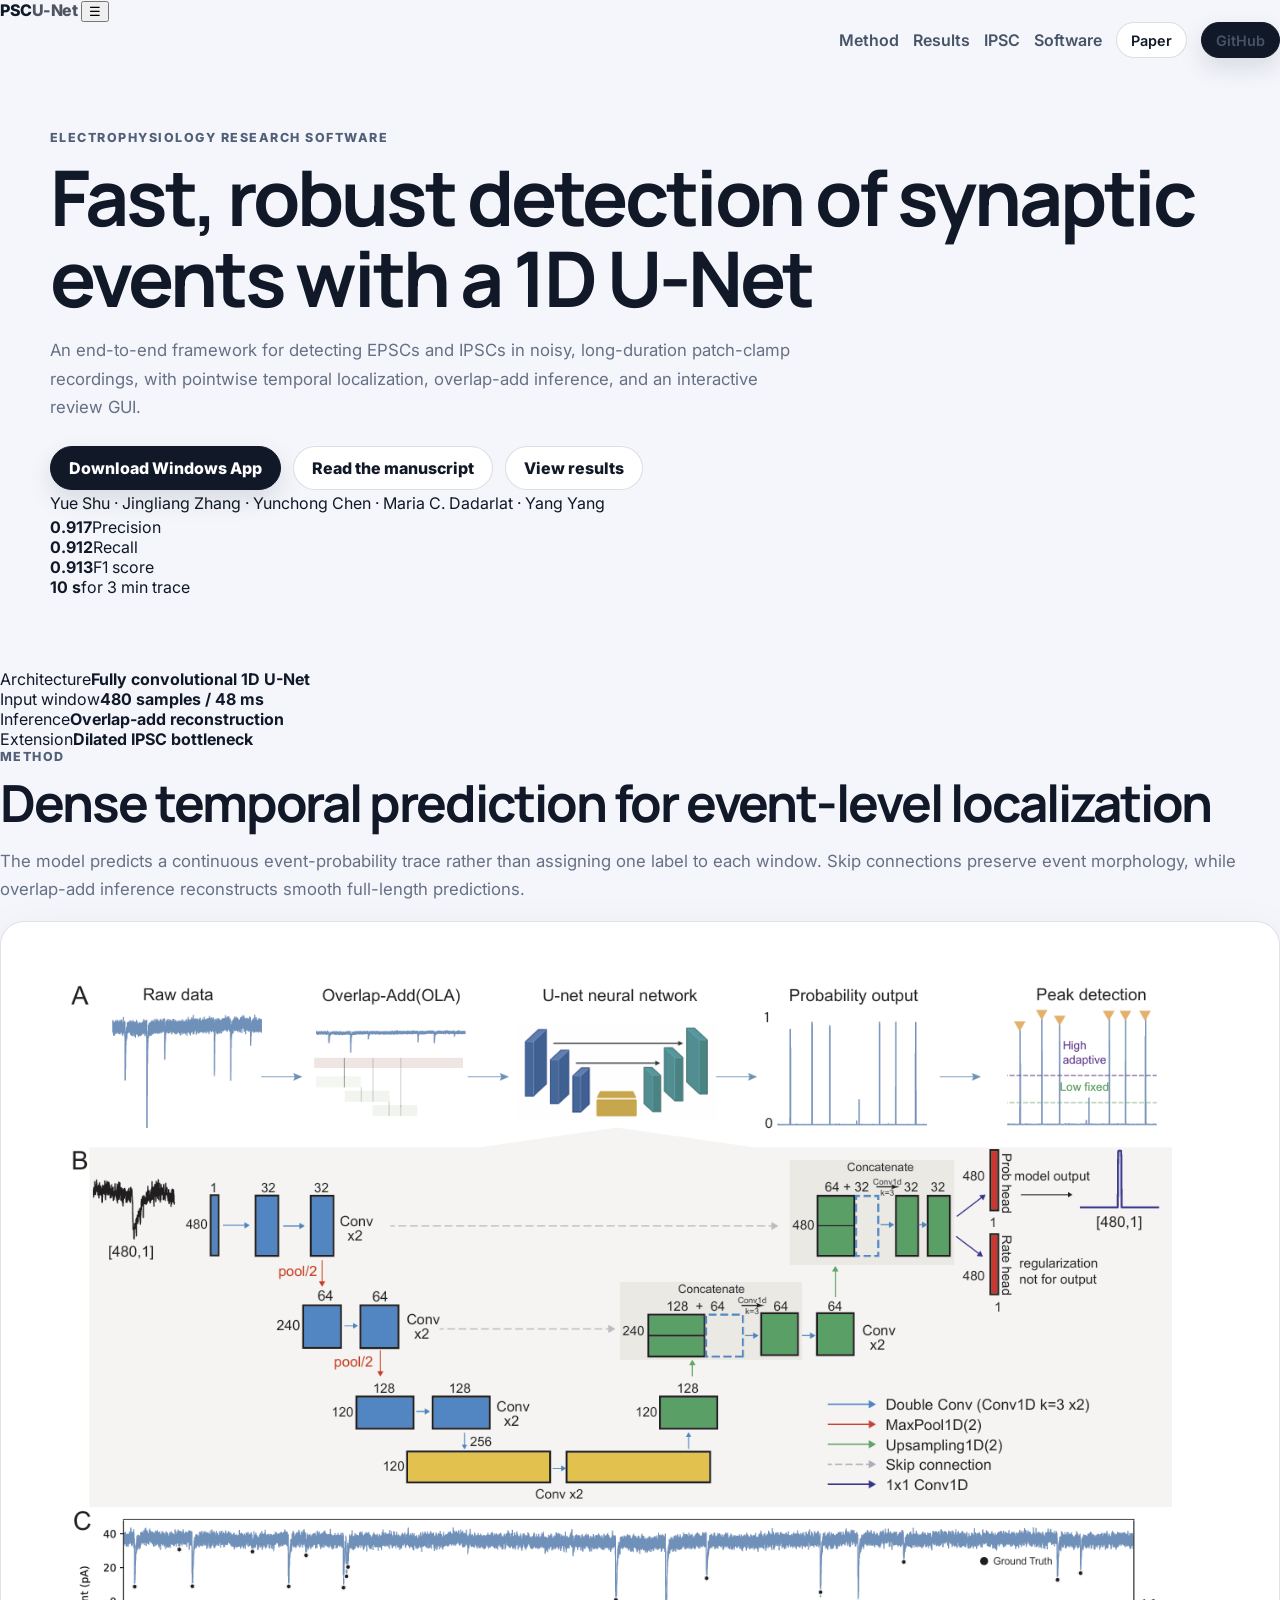
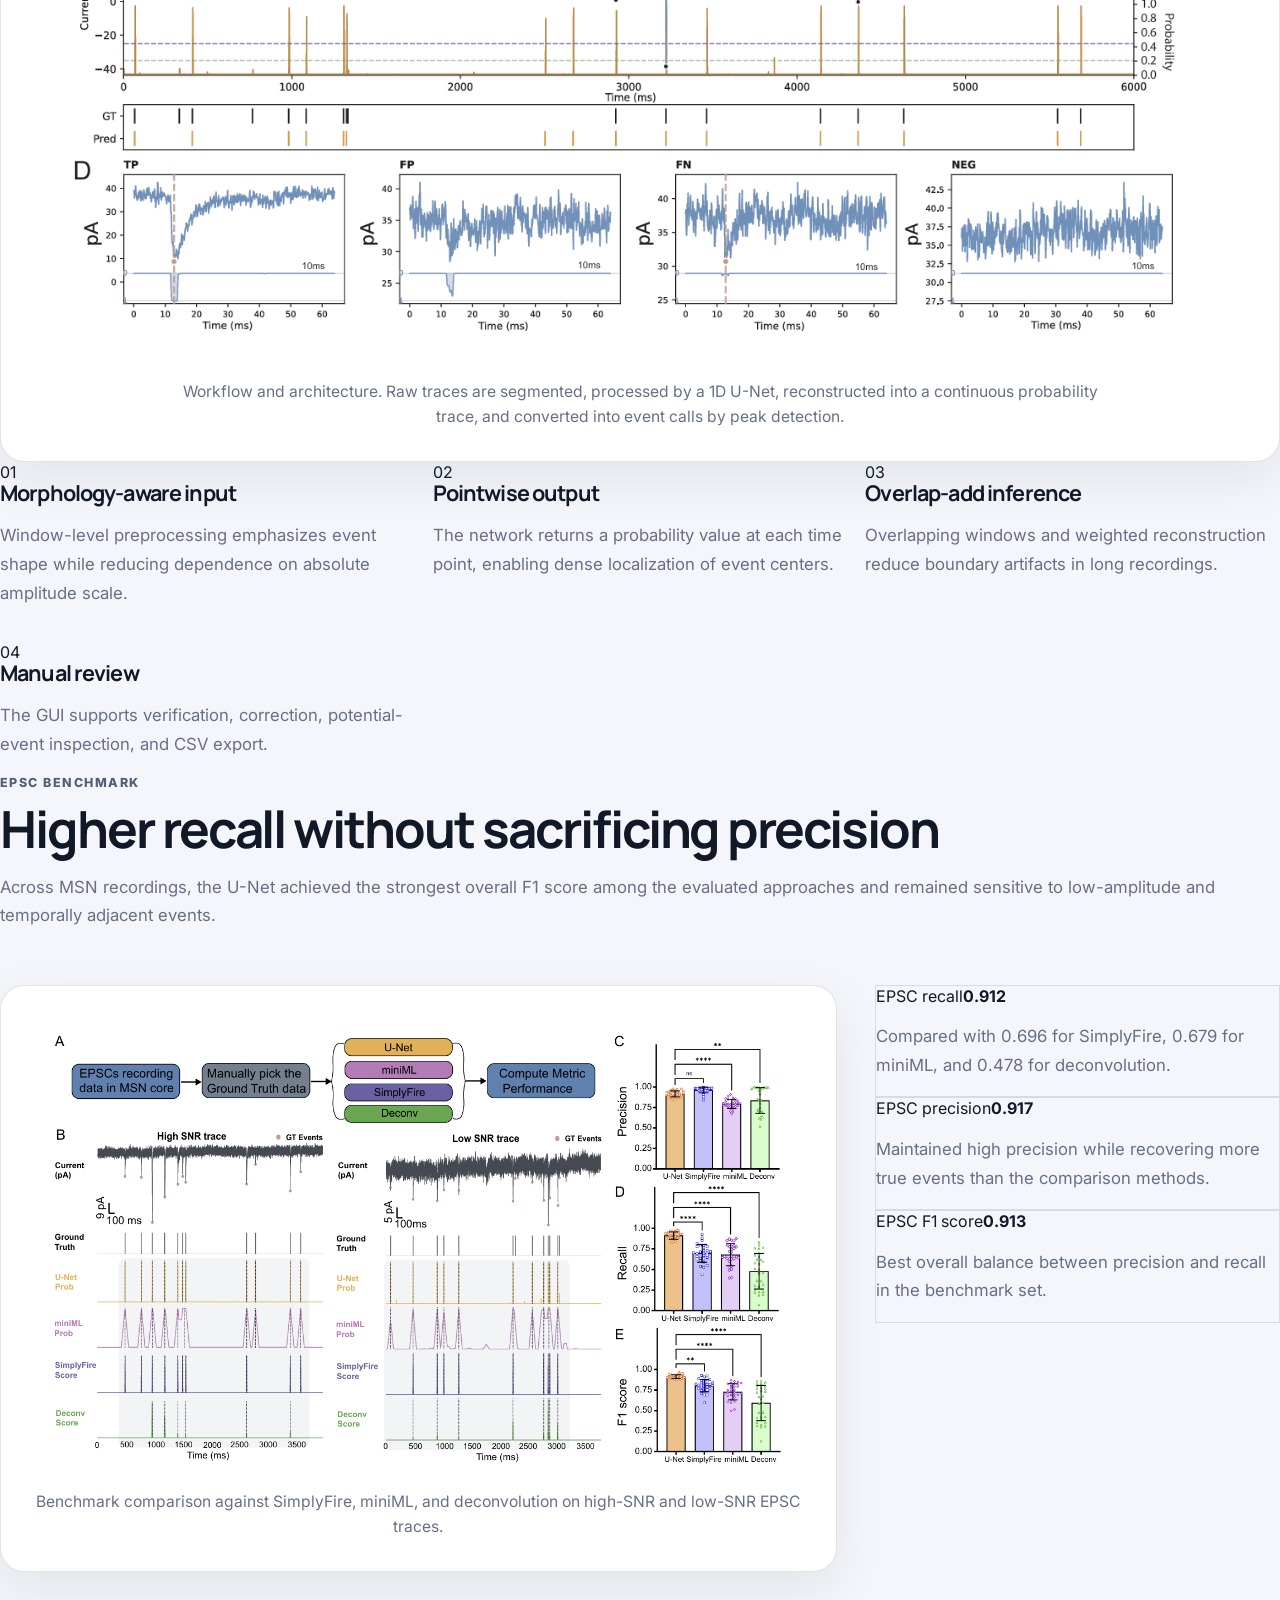
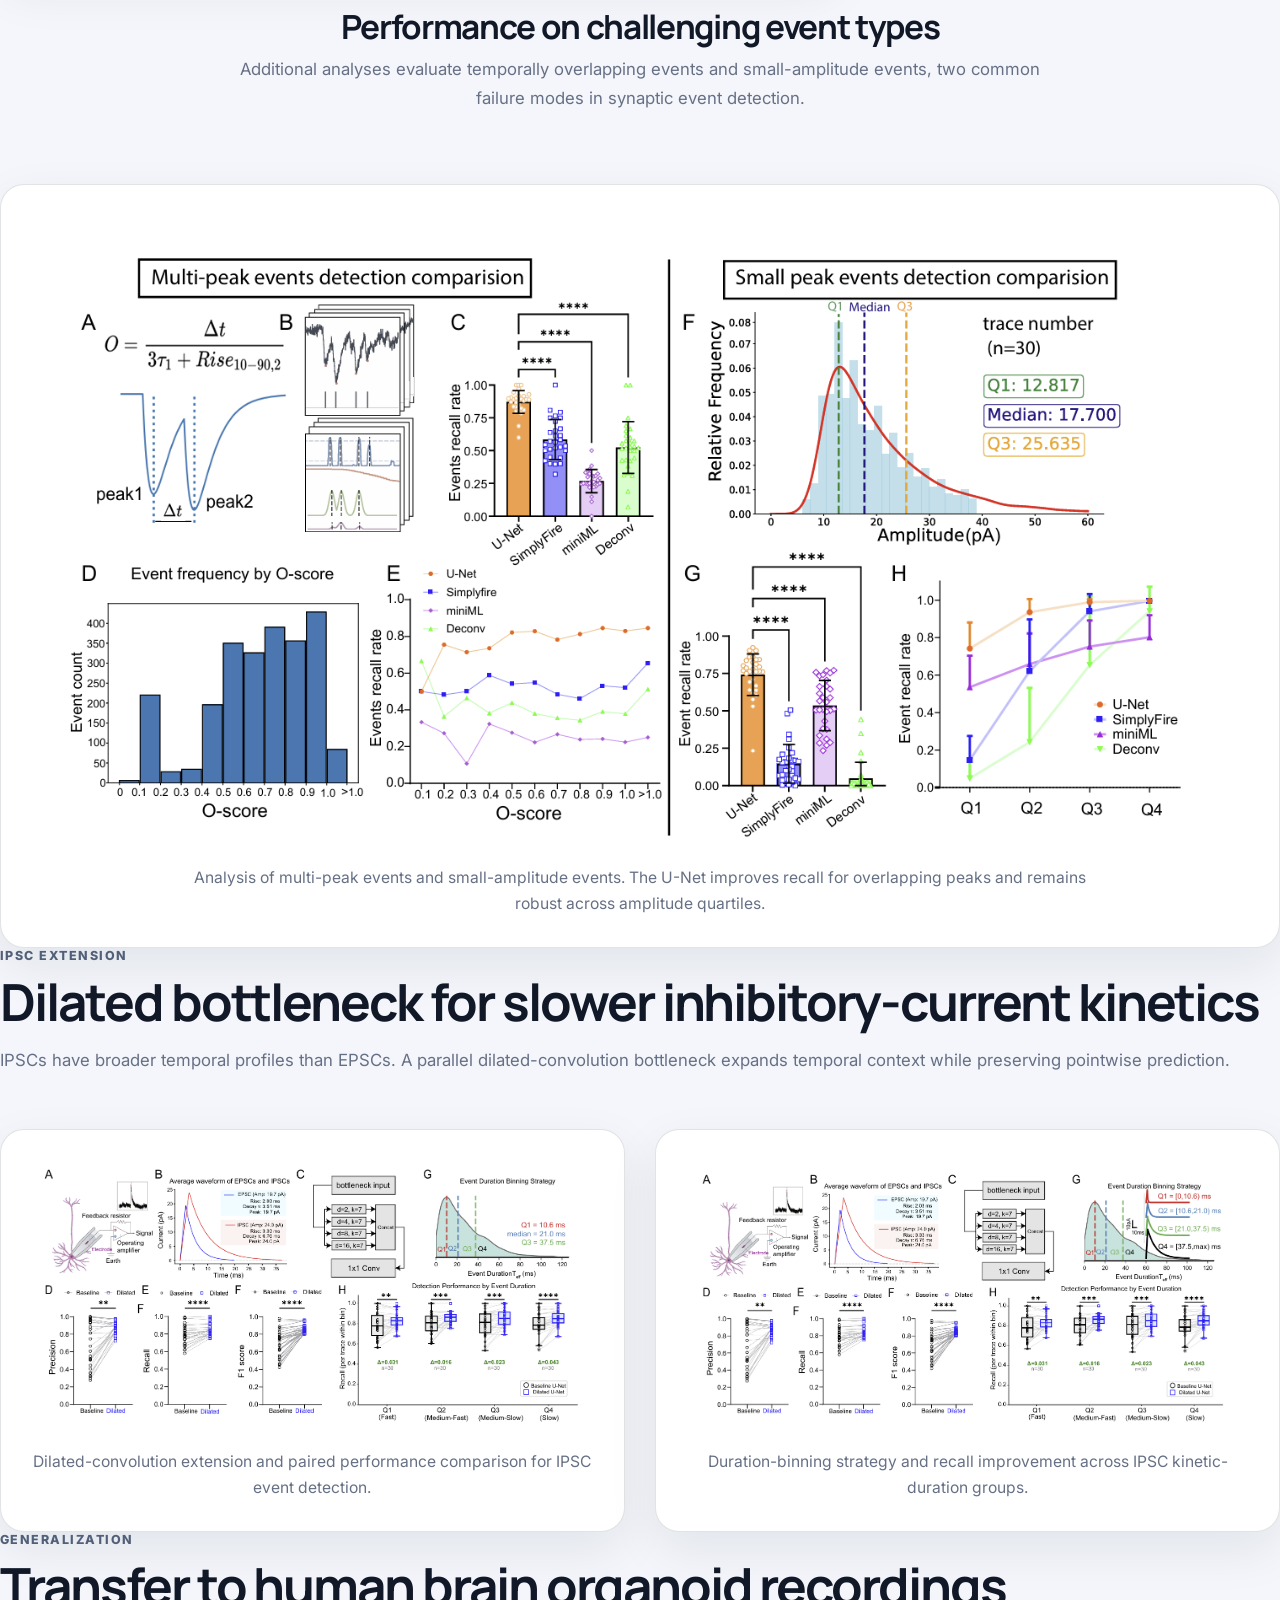
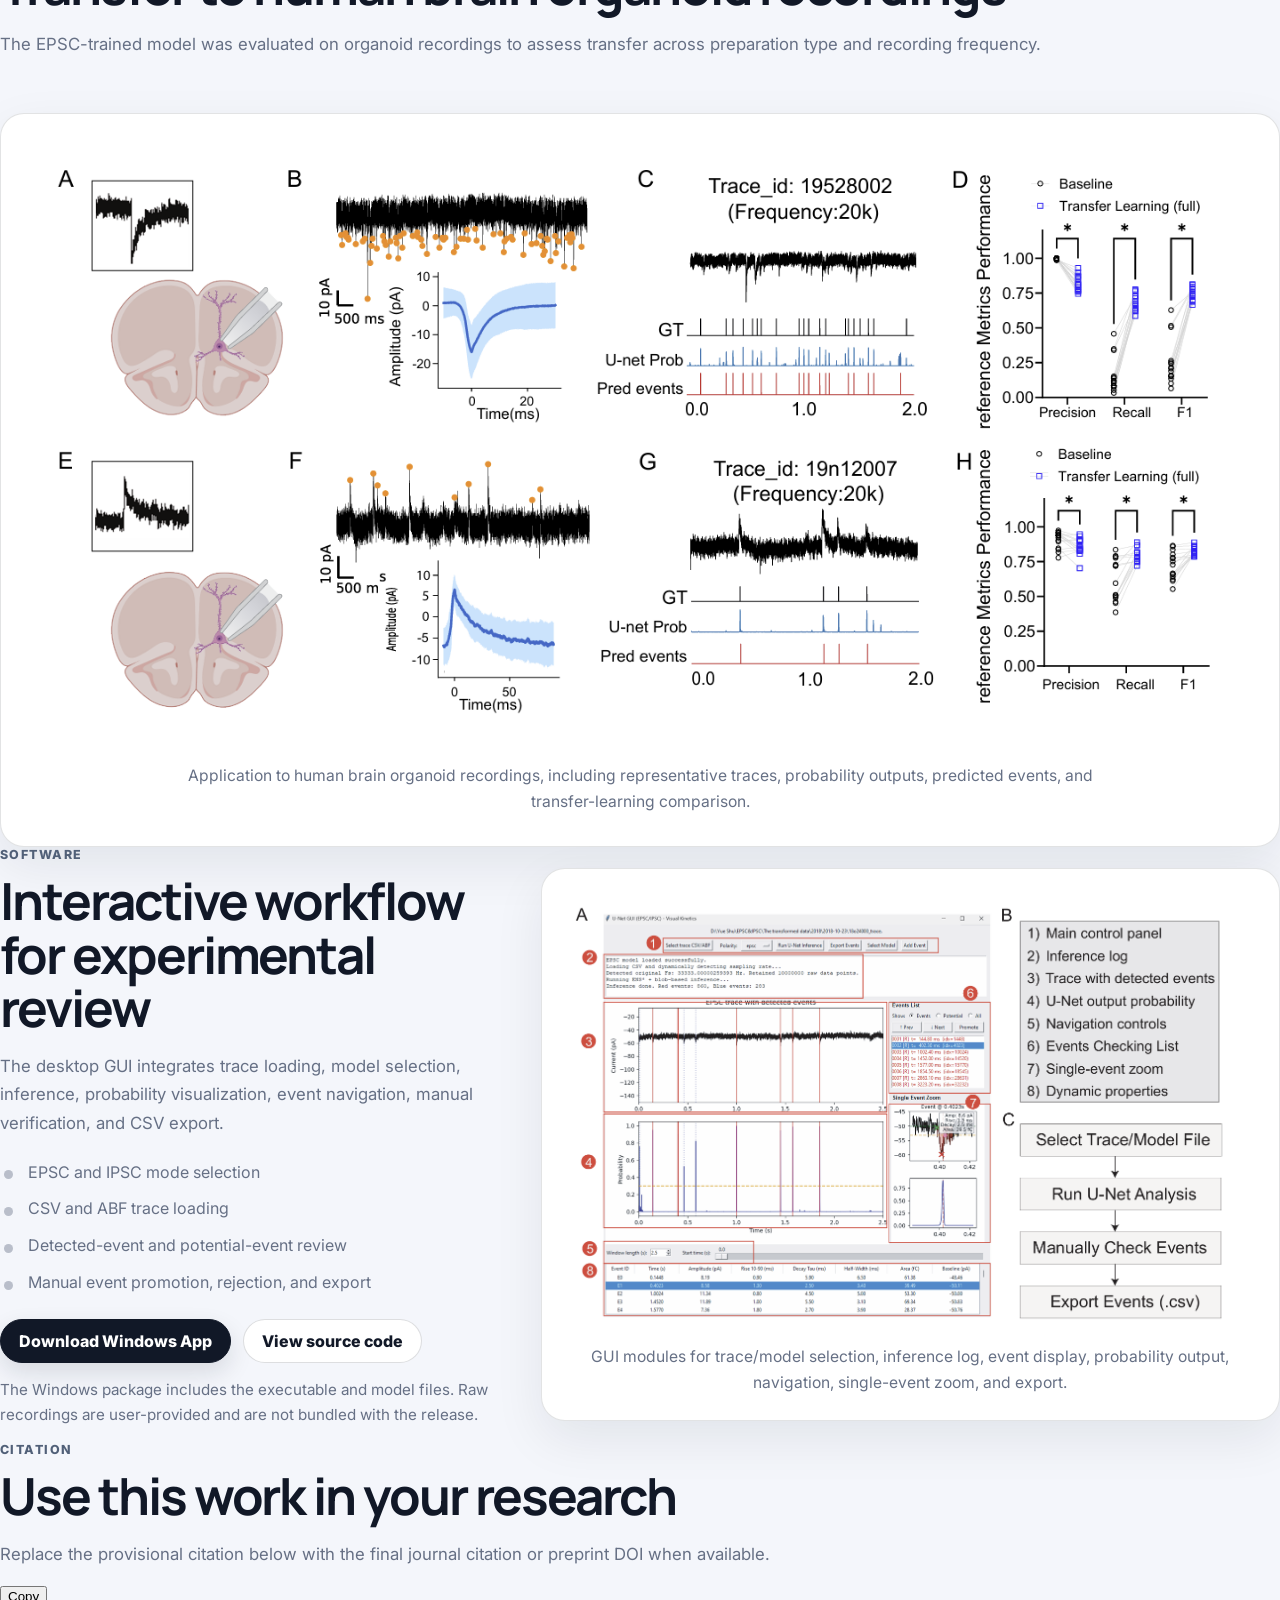
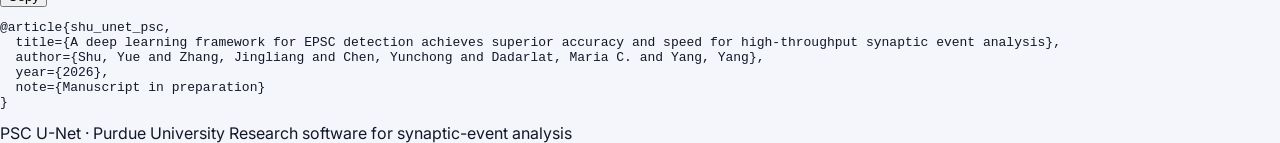
==== commit 4a4967c3: "Update index.html" ====
--- a/docs/index.html
+++ b/docs/index.html
@@ -8,7 +8,6 @@
   <link rel="preconnect" href="https://fonts.googleapis.com">
   <link rel="preconnect" href="https://fonts.gstatic.com" crossorigin>
   <link href="https://fonts.googleapis.com/css2?family=Inter:wght@400;500;600;700;800&family=Manrope:wght@700;800&display=swap" rel="stylesheet">
-  <link rel="stylesheet" href="styles.css" />
 
   <style>
     :root {
@@ -19,6 +18,48 @@
     }
 
     html { scroll-behavior: smooth; }
+    /* Standalone fallback styles: this file embeds all paper figures and does not require docs/assets image uploads. */
+    body { margin: 0; font-family: Inter, system-ui, -apple-system, BlinkMacSystemFont, "Segoe UI", sans-serif; background: #f4f6fb; color: #111827; }
+    a { color: inherit; }
+    .site-nav { position: sticky; top: 0; z-index: 10; backdrop-filter: blur(14px); background: rgba(255,255,255,.86); border-bottom: 1px solid rgba(17,24,39,.08); }
+    .nav-inner { max-width: 1180px; margin: 0 auto; padding: 16px 22px; display: flex; align-items: center; justify-content: space-between; gap: 18px; }
+    .brand { font-weight: 800; text-decoration: none; letter-spacing: -.03em; }
+    .nav-links { display: flex; flex-wrap: wrap; align-items: center; justify-content: flex-end; gap: 14px; }
+    .nav-links a { text-decoration: none; color: #475467; font-weight: 600; }
+    .page-section, .hero { max-width: 1180px; margin: 0 auto; padding: 72px 22px; }
+    .hero-grid { display: grid; grid-template-columns: minmax(0,1.15fr) minmax(280px,.85fr); gap: 28px; align-items: center; }
+    .eyebrow { margin: 0 0 12px; color: #516078; font-weight: 800; text-transform: uppercase; letter-spacing: .12em; font-size: .78rem; }
+    h1, h2, h3 { font-family: Manrope, Inter, sans-serif; line-height: 1.05; letter-spacing: -.04em; color: #111827; }
+    h1 { font-size: clamp(2.4rem, 6vw, 5rem); margin: 0 0 18px; }
+    h2 { font-size: clamp(2rem, 4vw, 3.2rem); margin: 0 0 16px; }
+    h3 { font-size: 1.35rem; margin: 0 0 10px; }
+    .lead, .section-lead, p { color: #667085; font-size: 1.05rem; line-height: 1.7; }
+    .hero-actions, .section-actions { display: flex; flex-wrap: wrap; gap: 12px; margin-top: 24px; }
+    .button { display: inline-flex; align-items: center; justify-content: center; min-height: 42px; padding: 0 18px; border-radius: 999px; text-decoration: none; font-weight: 800; background: #111827; color: #fff; border: 1px solid #111827; box-shadow: 0 10px 24px rgba(17,24,39,.12); }
+    .button.secondary { background: #fff; color: #111827; border-color: rgba(17,24,39,.14); box-shadow: none; }
+    .button.small { min-height: 34px; padding: 0 14px; font-size: .9rem; }
+    .metric-panel, .stat-card, .paper-figure-card, .feature-card, .download-panel, .workflow-card { background: #fff; border: 1px solid rgba(17,24,39,.1); border-radius: 26px; box-shadow: 0 20px 50px rgba(17,24,39,.06); }
+    .metric-panel { padding: 24px; display: grid; gap: 18px; }
+    .metric-value { display: block; font-size: 2.8rem; font-weight: 800; color: #111827; letter-spacing: -.05em; }
+    .metric-label { color: #667085; font-weight: 700; }
+    .section-header { max-width: 840px; margin-bottom: 28px; }
+    .feature-grid { display: grid; grid-template-columns: repeat(3, minmax(0,1fr)); gap: 18px; }
+    .feature-card { padding: 24px; }
+    .paper-figure-card { padding: clamp(12px, 2vw, 24px); margin: 0; }
+    .paper-figure-card img, .figure-card img { display: block; width: 100%; height: auto; max-width: 100%; margin: 0 auto; object-fit: contain; }
+    .paper-figure-card figcaption { color: #667085; font-size: .98rem; line-height: 1.6; margin-top: 12px; }
+    .results-grid.paper-results { display: grid; grid-template-columns: minmax(0, 1fr) 300px; gap: 24px; align-items: start; }
+    .results-stats { display: grid; gap: 16px; }
+    .stat-card { padding: 22px; }
+    .stat-card strong { display: block; font-size: 2.5rem; color: #111827; line-height: 1; }
+    .full-width { margin-top: 24px; }
+    .two-figure-grid { display: grid; grid-template-columns: 1fr 1fr; gap: 24px; }
+    .software-layout { display: grid; grid-template-columns: minmax(0, 1fr) 360px; gap: 24px; align-items: start; }
+    .download-panel, .workflow-card { padding: 24px; }
+    .workflow-list { margin: 0; padding-left: 20px; color: #667085; line-height: 1.8; }
+    .site-footer { max-width: 1180px; margin: 0 auto; padding: 40px 22px 60px; color: #667085; }
+    @media (max-width: 900px) { .hero-grid, .results-grid.paper-results, .two-figure-grid, .software-layout, .feature-grid { grid-template-columns: 1fr; } .nav-inner { align-items: flex-start; flex-direction: column; } }
+
 
     .brand span { color: inherit; opacity: 0.72; }
 
@@ -191,7 +232,7 @@
         <a href="#results">Results</a>
         <a href="#ipsc">IPSC</a>
         <a href="#software">Software</a>
-        <a class="button small secondary" href="assets/manuscript.pdf">Paper</a>
+        <a class="button small secondary" href="https://github.com/cycloud9/unet-synaptic-event-detection/blob/main/docs/assets/manuscript.pdf">Paper</a>
         <a class="button small" href="https://github.com/cycloud9/unet-synaptic-event-detection">GitHub</a>
       </div>
     </nav>
@@ -205,7 +246,7 @@
         <p class="lead">An end-to-end framework for detecting EPSCs and IPSCs in noisy, long-duration patch-clamp recordings, with pointwise temporal localization, overlap-add inference, and an interactive review GUI.</p>
         <div class="hero-actions">
           <a class="button" href="https://github.com/cycloud9/unet-synaptic-event-detection/releases/download/v1.0.0/UNet_Synaptic_Event_Detector_v1.0.0_Windows_x64.zip">Download Windows App</a>
-          <a class="button secondary" href="assets/manuscript.pdf">Read the manuscript</a>
+          <a class="button secondary" href="https://github.com/cycloud9/unet-synaptic-event-detection/blob/main/docs/assets/manuscript.pdf">Read the manuscript</a>
           <a class="button secondary" href="#results">View results</a>
         </div>
         <div class="authors">Yue Shu · Jingliang Zhang · Yunchong Chen · Maria C. Dadarlat · Yang Yang</div>
@@ -238,7 +279,7 @@
       </div>
 
       <figure class="paper-figure-card wide">
-        <img src="assets/architecture.png" alt="U-Net architecture and overlap-add inference workflow" loading="eager" />
+        <img src="[data-uri]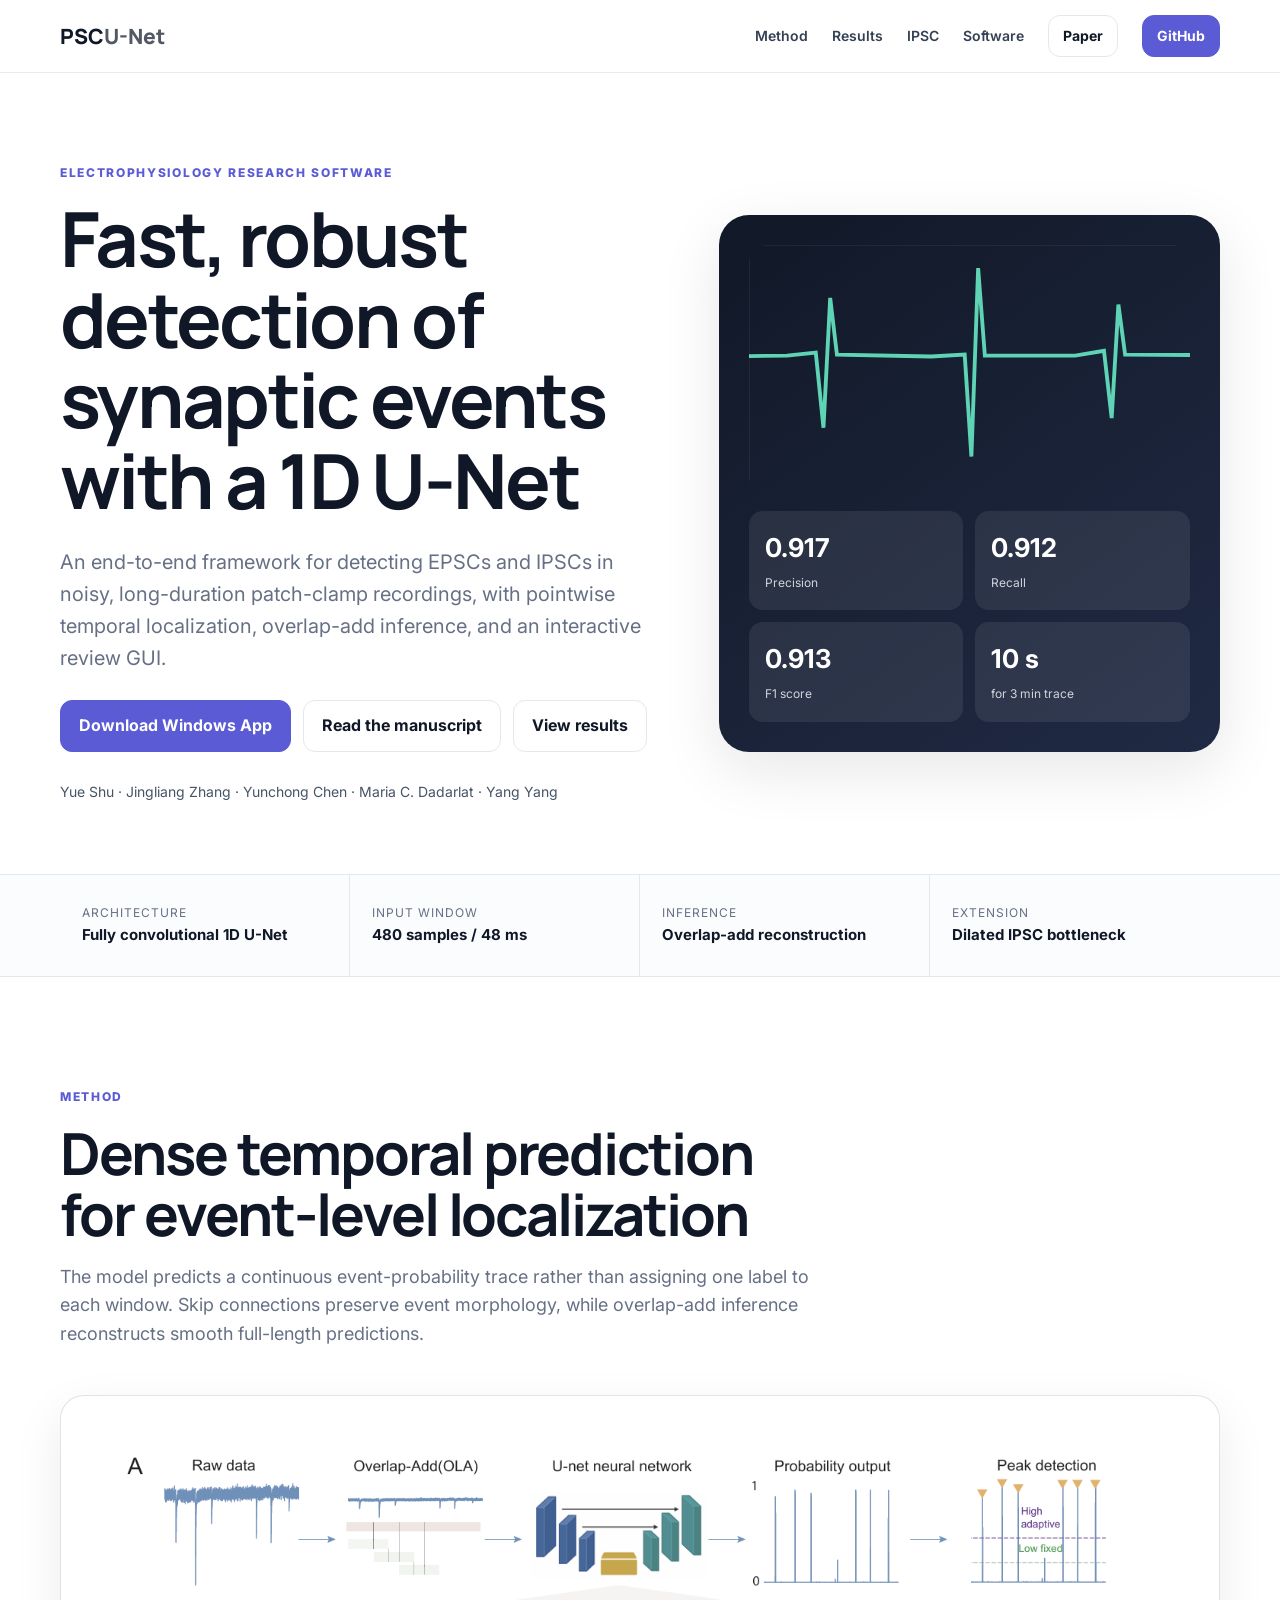
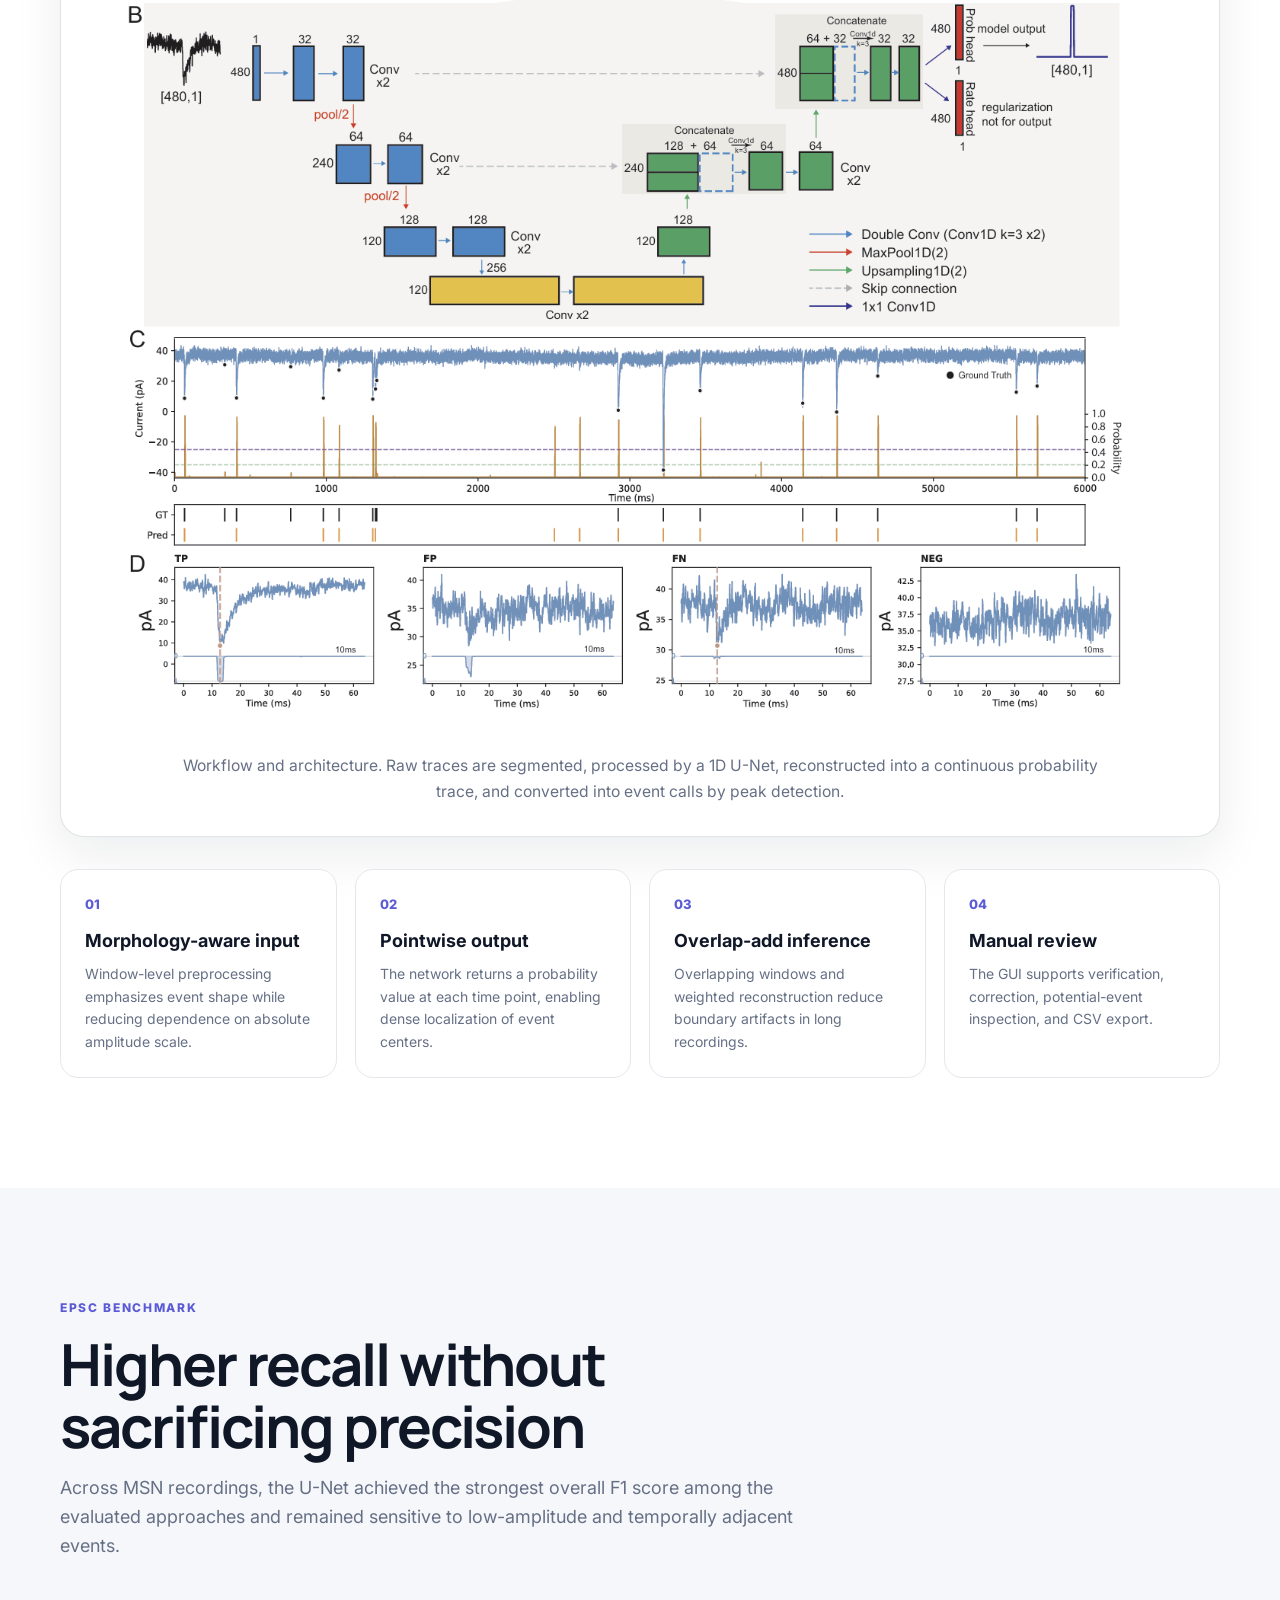
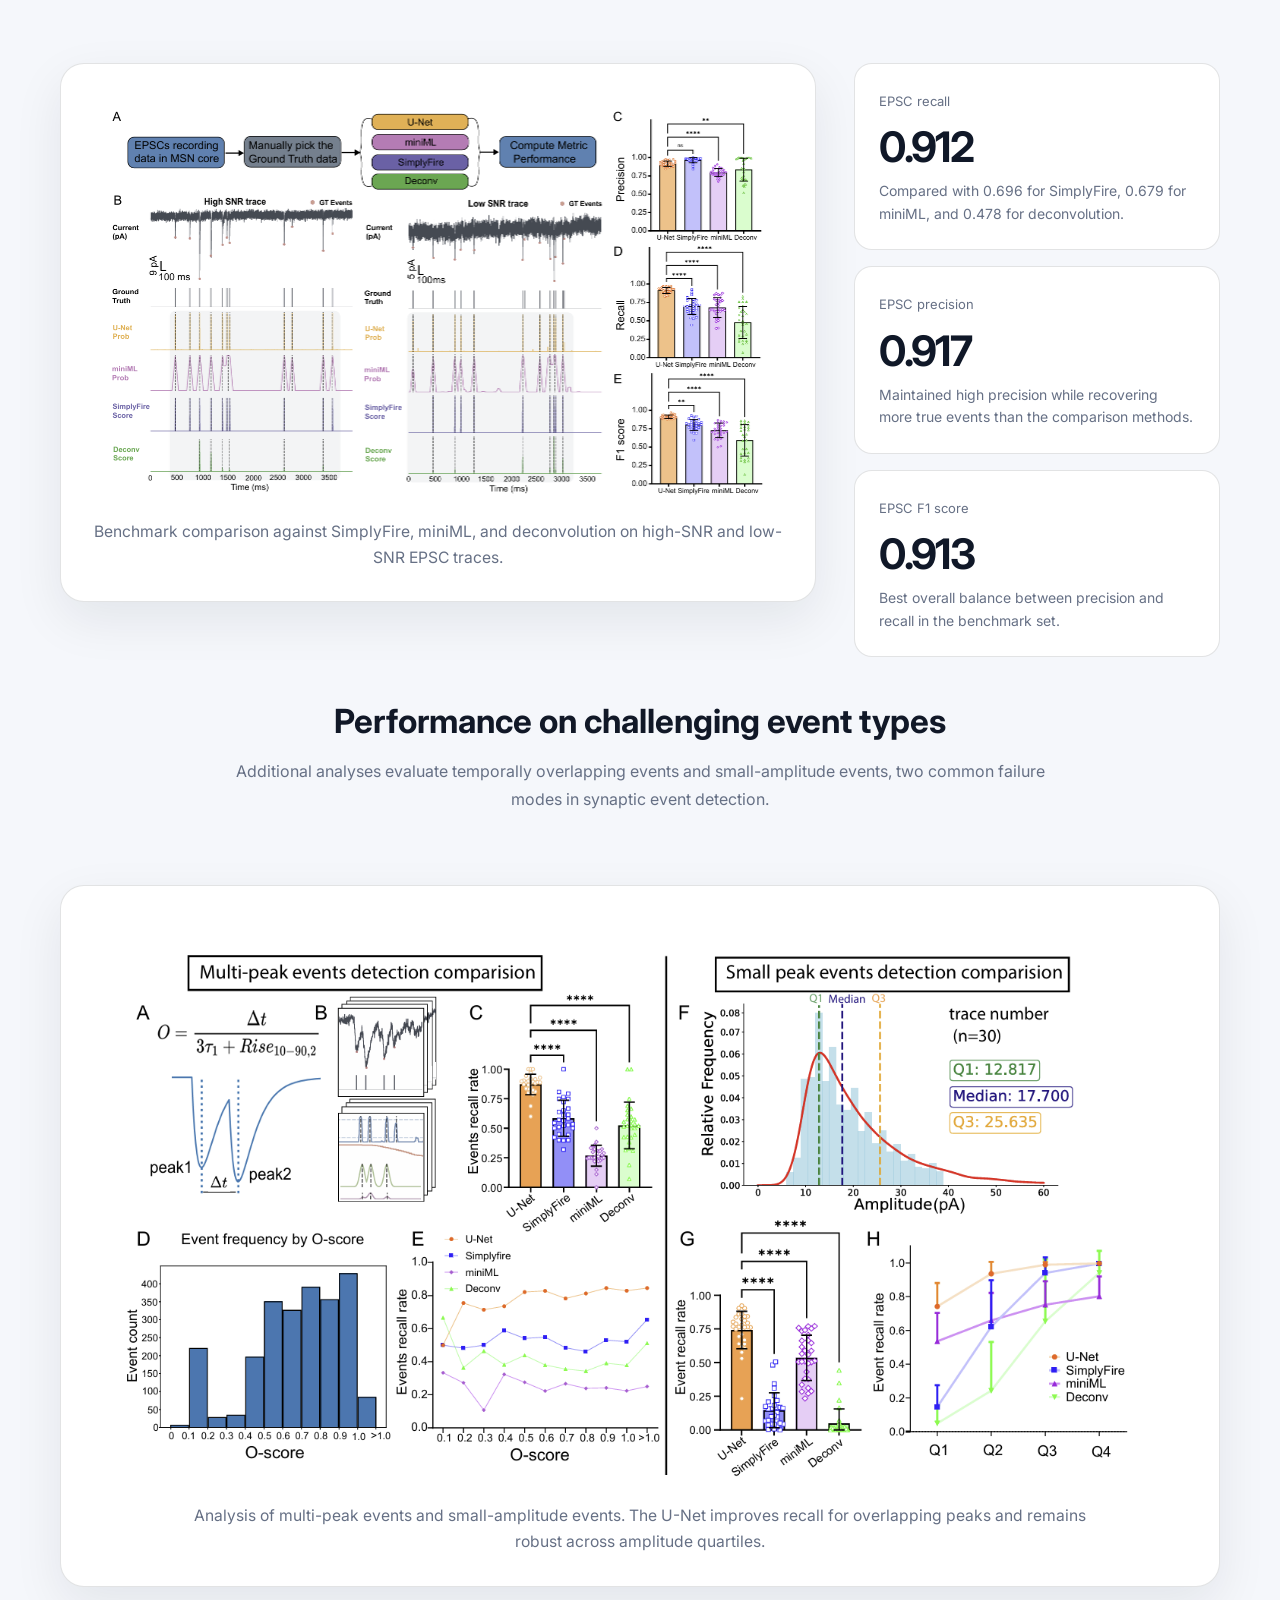
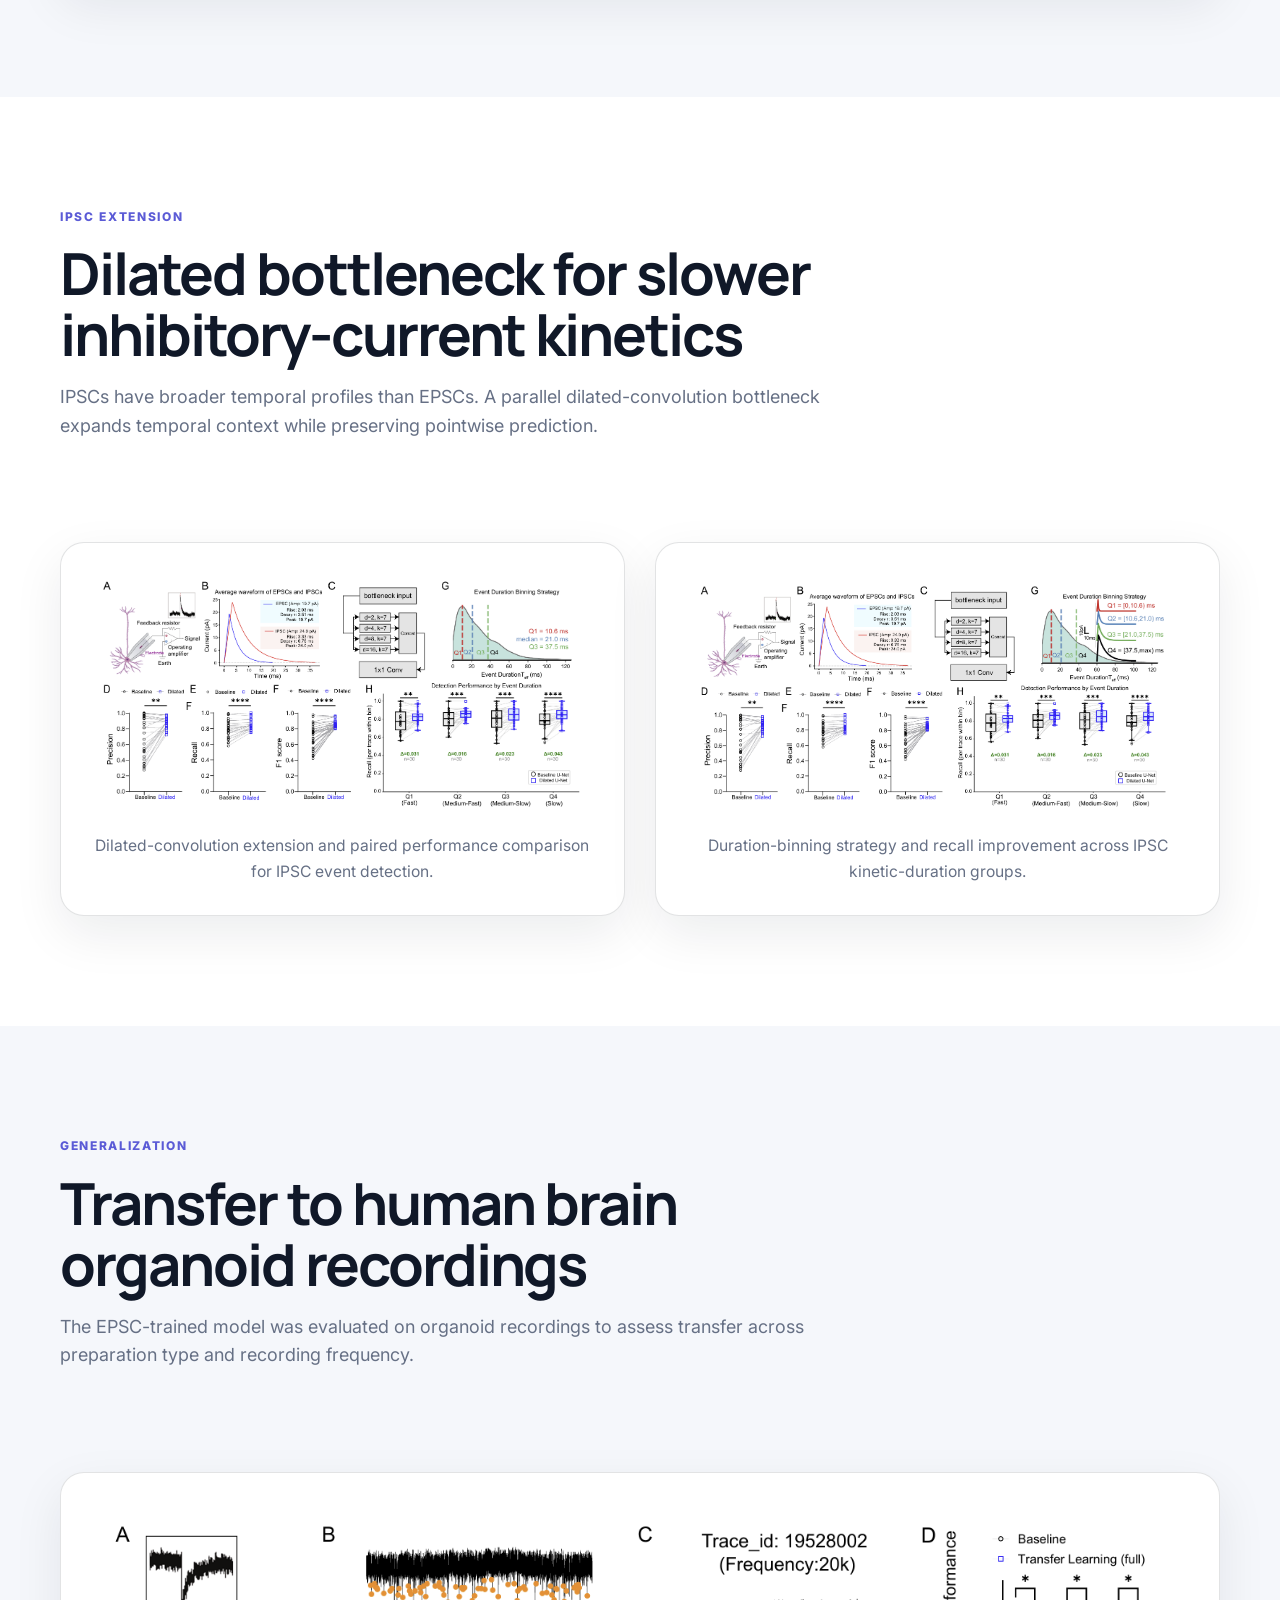
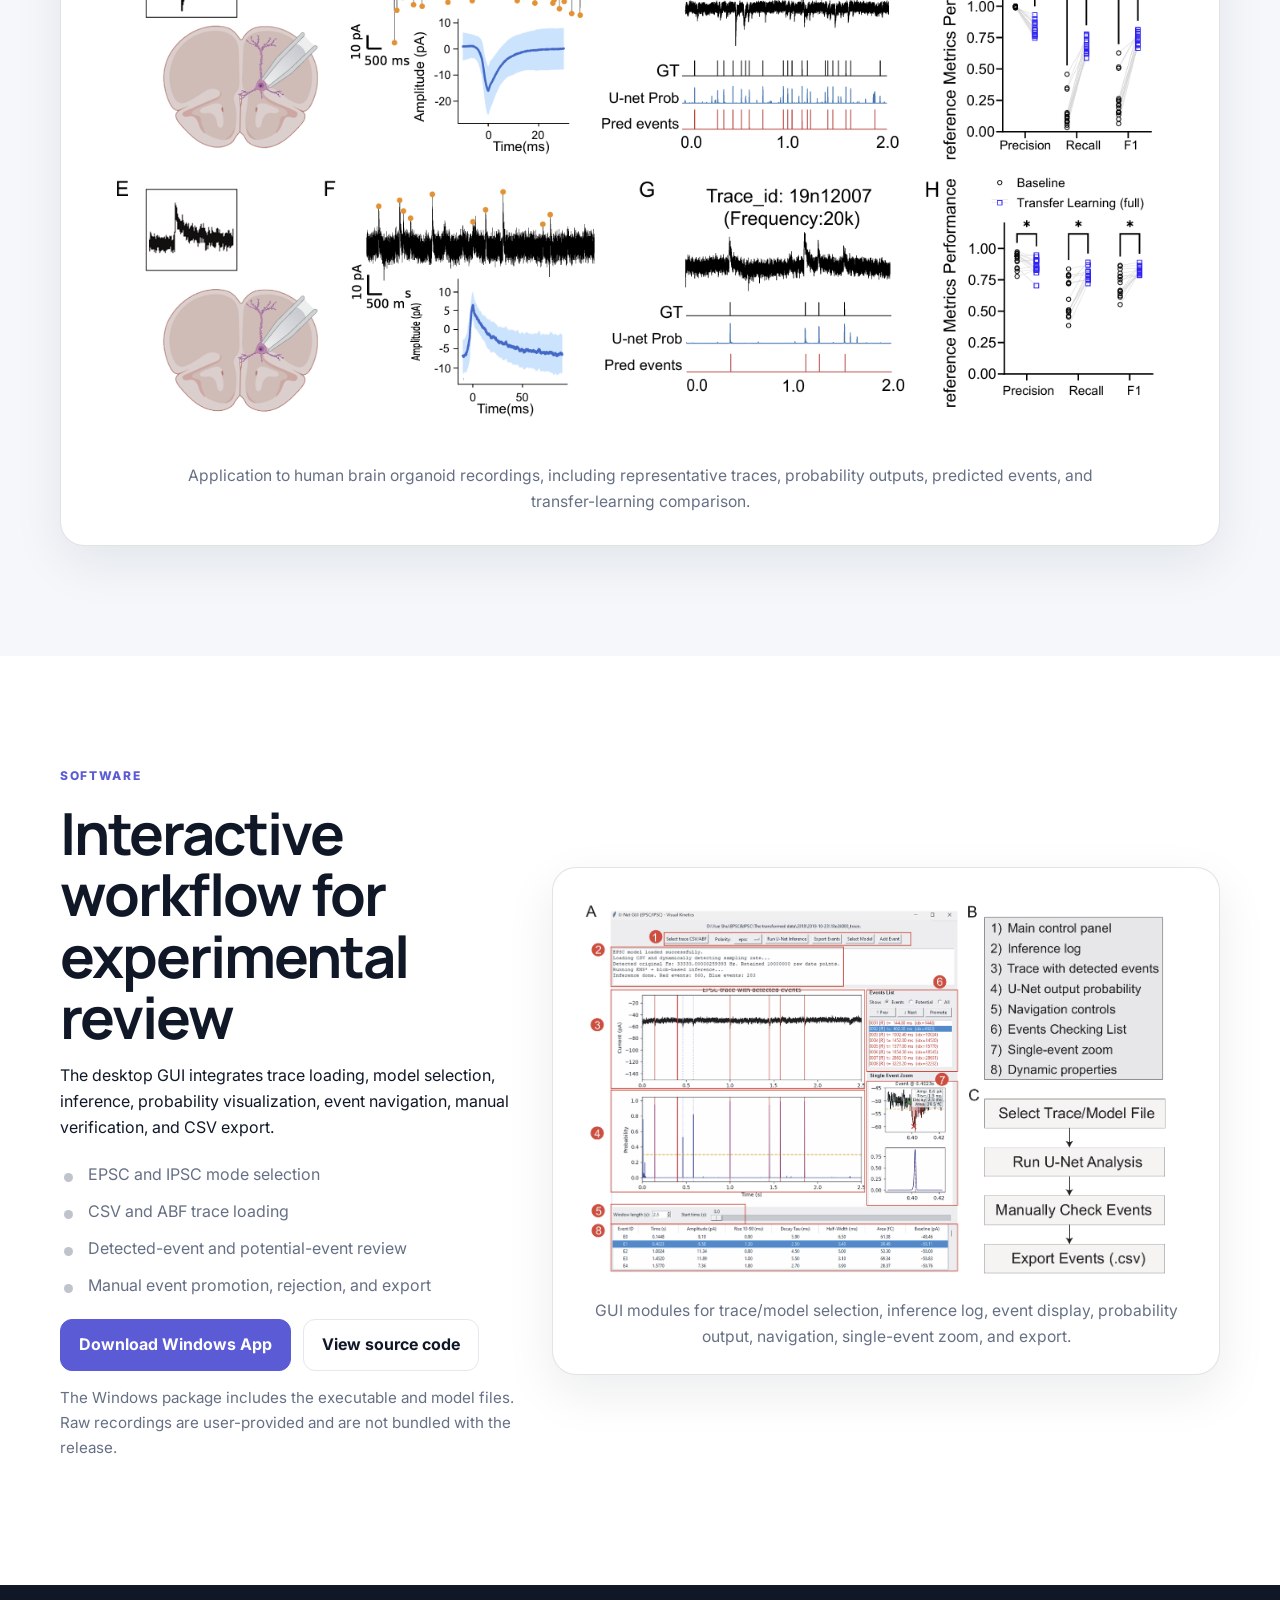
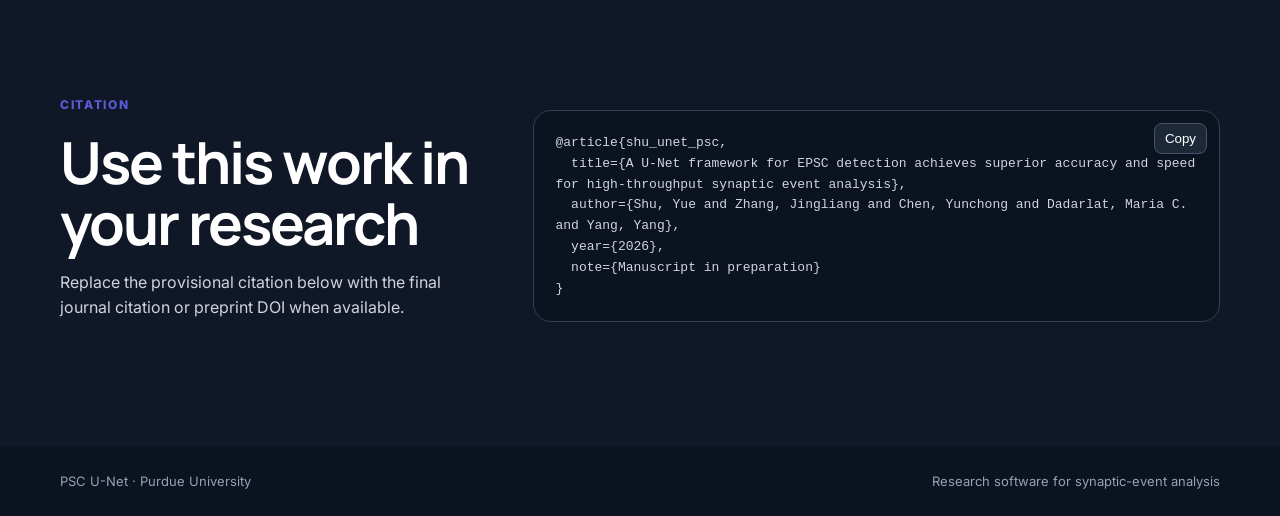
==== commit 613e4d46: "Update index.html" ====
--- a/docs/index.html
+++ b/docs/index.html
@@ -1,412 +1,401 @@
-<!doctype html>
-<html lang="en">
-<head>
-  <meta charset="utf-8" />
-  <meta name="viewport" content="width=device-width, initial-scale=1" />
-  <meta name="description" content="A 1D U-Net framework for automated EPSC and IPSC event detection in electrophysiology recordings." />
-  <title>U-Net Synaptic Event Detection</title>
-  <link rel="preconnect" href="https://fonts.googleapis.com">
-  <link rel="preconnect" href="https://fonts.gstatic.com" crossorigin>
-  <link href="https://fonts.googleapis.com/css2?family=Inter:wght@400;500;600;700;800&family=Manrope:wght@700;800&display=swap" rel="stylesheet">
-
-  <style>
-    :root {
-      --paper-ink: #111827;
-      --paper-muted: #667085;
-      --paper-border: rgba(17, 24, 39, 0.12);
-      --paper-soft: #f5f7fb;
-    }
-
-    html { scroll-behavior: smooth; }
-    /* Standalone fallback styles: this file embeds all paper figures and does not require docs/assets image uploads. */
-    body { margin: 0; font-family: Inter, system-ui, -apple-system, BlinkMacSystemFont, "Segoe UI", sans-serif; background: #f4f6fb; color: #111827; }
-    a { color: inherit; }
-    .site-nav { position: sticky; top: 0; z-index: 10; backdrop-filter: blur(14px); background: rgba(255,255,255,.86); border-bottom: 1px solid rgba(17,24,39,.08); }
-    .nav-inner { max-width: 1180px; margin: 0 auto; padding: 16px 22px; display: flex; align-items: center; justify-content: space-between; gap: 18px; }
-    .brand { font-weight: 800; text-decoration: none; letter-spacing: -.03em; }
-    .nav-links { display: flex; flex-wrap: wrap; align-items: center; justify-content: flex-end; gap: 14px; }
-    .nav-links a { text-decoration: none; color: #475467; font-weight: 600; }
-    .page-section, .hero { max-width: 1180px; margin: 0 auto; padding: 72px 22px; }
-    .hero-grid { display: grid; grid-template-columns: minmax(0,1.15fr) minmax(280px,.85fr); gap: 28px; align-items: center; }
-    .eyebrow { margin: 0 0 12px; color: #516078; font-weight: 800; text-transform: uppercase; letter-spacing: .12em; font-size: .78rem; }
-    h1, h2, h3 { font-family: Manrope, Inter, sans-serif; line-height: 1.05; letter-spacing: -.04em; color: #111827; }
-    h1 { font-size: clamp(2.4rem, 6vw, 5rem); margin: 0 0 18px; }
-    h2 { font-size: clamp(2rem, 4vw, 3.2rem); margin: 0 0 16px; }
-    h3 { font-size: 1.35rem; margin: 0 0 10px; }
-    .lead, .section-lead, p { color: #667085; font-size: 1.05rem; line-height: 1.7; }
-    .hero-actions, .section-actions { display: flex; flex-wrap: wrap; gap: 12px; margin-top: 24px; }
-    .button { display: inline-flex; align-items: center; justify-content: center; min-height: 42px; padding: 0 18px; border-radius: 999px; text-decoration: none; font-weight: 800; background: #111827; color: #fff; border: 1px solid #111827; box-shadow: 0 10px 24px rgba(17,24,39,.12); }
-    .button.secondary { background: #fff; color: #111827; border-color: rgba(17,24,39,.14); box-shadow: none; }
-    .button.small { min-height: 34px; padding: 0 14px; font-size: .9rem; }
-    .metric-panel, .stat-card, .paper-figure-card, .feature-card, .download-panel, .workflow-card { background: #fff; border: 1px solid rgba(17,24,39,.1); border-radius: 26px; box-shadow: 0 20px 50px rgba(17,24,39,.06); }
-    .metric-panel { padding: 24px; display: grid; gap: 18px; }
-    .metric-value { display: block; font-size: 2.8rem; font-weight: 800; color: #111827; letter-spacing: -.05em; }
-    .metric-label { color: #667085; font-weight: 700; }
-    .section-header { max-width: 840px; margin-bottom: 28px; }
-    .feature-grid { display: grid; grid-template-columns: repeat(3, minmax(0,1fr)); gap: 18px; }
-    .feature-card { padding: 24px; }
-    .paper-figure-card { padding: clamp(12px, 2vw, 24px); margin: 0; }
-    .paper-figure-card img, .figure-card img { display: block; width: 100%; height: auto; max-width: 100%; margin: 0 auto; object-fit: contain; }
-    .paper-figure-card figcaption { color: #667085; font-size: .98rem; line-height: 1.6; margin-top: 12px; }
-    .results-grid.paper-results { display: grid; grid-template-columns: minmax(0, 1fr) 300px; gap: 24px; align-items: start; }
-    .results-stats { display: grid; gap: 16px; }
-    .stat-card { padding: 22px; }
-    .stat-card strong { display: block; font-size: 2.5rem; color: #111827; line-height: 1; }
-    .full-width { margin-top: 24px; }
-    .two-figure-grid { display: grid; grid-template-columns: 1fr 1fr; gap: 24px; }
-    .software-layout { display: grid; grid-template-columns: minmax(0, 1fr) 360px; gap: 24px; align-items: start; }
-    .download-panel, .workflow-card { padding: 24px; }
-    .workflow-list { margin: 0; padding-left: 20px; color: #667085; line-height: 1.8; }
-    .site-footer { max-width: 1180px; margin: 0 auto; padding: 40px 22px 60px; color: #667085; }
-    @media (max-width: 900px) { .hero-grid, .results-grid.paper-results, .two-figure-grid, .software-layout, .feature-grid { grid-template-columns: 1fr; } .nav-inner { align-items: flex-start; flex-direction: column; } }
-
-
-    .brand span { color: inherit; opacity: 0.72; }
-
-    .hero-copy .lead { max-width: 760px; }
-
-    .hero-actions { flex-wrap: wrap; }
-
-    .authors { line-height: 1.7; }
-
-    .figure-card,
-    .paper-figure-card {
-      box-sizing: border-box;
-      width: 100%;
-      overflow: visible;
-      text-align: center;
-    }
-
-    .paper-figure-card {
-      border: 1px solid var(--paper-border);
-      border-radius: 24px;
-      background: #fff;
-      box-shadow: 0 18px 50px rgba(15, 23, 42, 0.08);
-      padding: clamp(18px, 2.4vw, 34px);
-      margin: 0 auto;
-    }
-
-    .paper-figure-card img,
-    .figure-card img {
-      display: block;
-      width: 100%;
-      height: auto;
-      max-width: 100%;
-      margin-left: auto;
-      margin-right: auto;
-      object-fit: contain;
-      object-position: center center;
-      transform: none;
-    }
-
-    .paper-figure-card.narrow img { max-width: 980px; }
-    .paper-figure-card.medium img { max-width: 1120px; }
-    .paper-figure-card.wide img { max-width: 1280px; }
-
-    .paper-figure-card figcaption,
-    .figure-card figcaption {
-      max-width: 920px;
-      margin: 16px auto 0;
-      color: var(--paper-muted);
-      line-height: 1.65;
-      font-size: 0.98rem;
-    }
-
-    .figure-stack {
-      display: grid;
-      gap: clamp(22px, 3vw, 38px);
-    }
-
-    .two-figure-grid {
-      display: grid;
-      grid-template-columns: repeat(2, minmax(0, 1fr));
-      gap: clamp(20px, 2.4vw, 32px);
-      align-items: start;
-    }
-
-    .results-grid.paper-results {
-      display: grid;
-      grid-template-columns: minmax(0, 1.55fr) minmax(280px, 0.75fr);
-      gap: clamp(24px, 3vw, 44px);
-      align-items: start;
-    }
-
-    .result-cards article {
-      border: 1px solid var(--paper-border);
-    }
-
-    .mini-note {
-      color: var(--paper-muted);
-      font-size: 0.95rem;
-      line-height: 1.65;
-      margin-top: 14px;
-    }
-
-    .software-layout {
-      display: grid;
-      grid-template-columns: minmax(280px, 0.85fr) minmax(0, 1.25fr);
-      gap: clamp(24px, 3vw, 44px);
-      align-items: center;
-    }
-
-    .software-layout .paper-figure-card { padding: clamp(14px, 2vw, 24px); }
-
-    .compact-list {
-      padding-left: 0;
-      list-style: none;
-      display: grid;
-      gap: 12px;
-      margin: 22px 0;
-    }
-
-    .compact-list li {
-      padding-left: 28px;
-      position: relative;
-      color: var(--paper-muted);
-      line-height: 1.55;
-    }
-
-    .compact-list li::before {
-      content: "";
-      width: 9px;
-      height: 9px;
-      border-radius: 999px;
-      background: currentColor;
-      opacity: 0.42;
-      position: absolute;
-      left: 4px;
-      top: 0.68em;
-    }
-
-    .section-subhead {
-      max-width: 820px;
-      margin: 0 auto clamp(22px, 3vw, 34px);
-      text-align: center;
-    }
-
-    .section-subhead h3 {
-      margin: 0 0 10px;
-      font-size: clamp(1.5rem, 2.6vw, 2.15rem);
-      color: var(--paper-ink);
-    }
-
-    .section-subhead p {
-      margin: 0;
-      color: var(--paper-muted);
-      line-height: 1.7;
-    }
-
-    .nav-links a[href="#citation"] { display: none; }
-
-    @media (max-width: 960px) {
-      .results-grid.paper-results,
-      .software-layout,
-      .two-figure-grid {
-        grid-template-columns: 1fr;
-      }
-
-      .paper-figure-card { border-radius: 18px; }
-    }
-
-    @media (max-width: 640px) {
-      .paper-figure-card {
-        padding: 12px;
-        border-radius: 16px;
-      }
-
-      .paper-figure-card figcaption,
-      .figure-card figcaption {
-        font-size: 0.9rem;
-      }
-    }
-  </style>
-</head>
-
-<body>
-  <header class="nav-wrap">
-    <nav class="nav container">
-      <a class="brand" href="#top">PSC<span>U-Net</span></a>
-      <button class="menu" aria-label="Toggle navigation" aria-expanded="false">☰</button>
-      <div class="nav-links">
-        <a href="#method">Method</a>
-        <a href="#results">Results</a>
-        <a href="#ipsc">IPSC</a>
-        <a href="#software">Software</a>
-        <a class="button small secondary" href="https://github.com/cycloud9/unet-synaptic-event-detection/blob/main/docs/assets/manuscript.pdf">Paper</a>
-        <a class="button small" href="https://github.com/cycloud9/unet-synaptic-event-detection">GitHub</a>
-      </div>
-    </nav>
-  </header>
-
-  <main id="top">
-    <section class="hero container">
-      <div class="hero-copy">
-        <div class="eyebrow">Electrophysiology research software</div>
-        <h1>Fast, robust detection of synaptic events with a 1D U-Net</h1>
-        <p class="lead">An end-to-end framework for detecting EPSCs and IPSCs in noisy, long-duration patch-clamp recordings, with pointwise temporal localization, overlap-add inference, and an interactive review GUI.</p>
-        <div class="hero-actions">
-          <a class="button" href="https://github.com/cycloud9/unet-synaptic-event-detection/releases/download/v1.0.0/UNet_Synaptic_Event_Detector_v1.0.0_Windows_x64.zip">Download Windows App</a>
-          <a class="button secondary" href="https://github.com/cycloud9/unet-synaptic-event-detection/blob/main/docs/assets/manuscript.pdf">Read the manuscript</a>
-          <a class="button secondary" href="#results">View results</a>
-        </div>
-        <div class="authors">Yue Shu · Jingliang Zhang · Yunchong Chen · Maria C. Dadarlat · Yang Yang</div>
-      </div>
-      <div class="hero-card">
-        <div class="signal" aria-hidden="true"></div>
-        <div class="metric-grid">
-          <div><strong>0.917</strong><span>Precision</span></div>
-          <div><strong>0.912</strong><span>Recall</span></div>
-          <div><strong>0.913</strong><span>F1 score</span></div>
-          <div><strong>10 s</strong><span>for 3 min trace</span></div>
-        </div>
-      </div>
-    </section>
-
-    <section class="strip">
-      <div class="container strip-grid">
-        <div><span>Architecture</span><strong>Fully convolutional 1D U-Net</strong></div>
-        <div><span>Input window</span><strong>480 samples / 48 ms</strong></div>
-        <div><span>Inference</span><strong>Overlap-add reconstruction</strong></div>
-        <div><span>Extension</span><strong>Dilated IPSC bottleneck</strong></div>
-      </div>
-    </section>
-
-    <section id="method" class="section container">
-      <div class="section-head">
-        <div class="eyebrow">Method</div>
-        <h2>Dense temporal prediction for event-level localization</h2>
-        <p>The model predicts a continuous event-probability trace rather than assigning one label to each window. Skip connections preserve event morphology, while overlap-add inference reconstructs smooth full-length predictions.</p>
-      </div>
-
-      <figure class="paper-figure-card wide">
-        <img src="[data-uri]